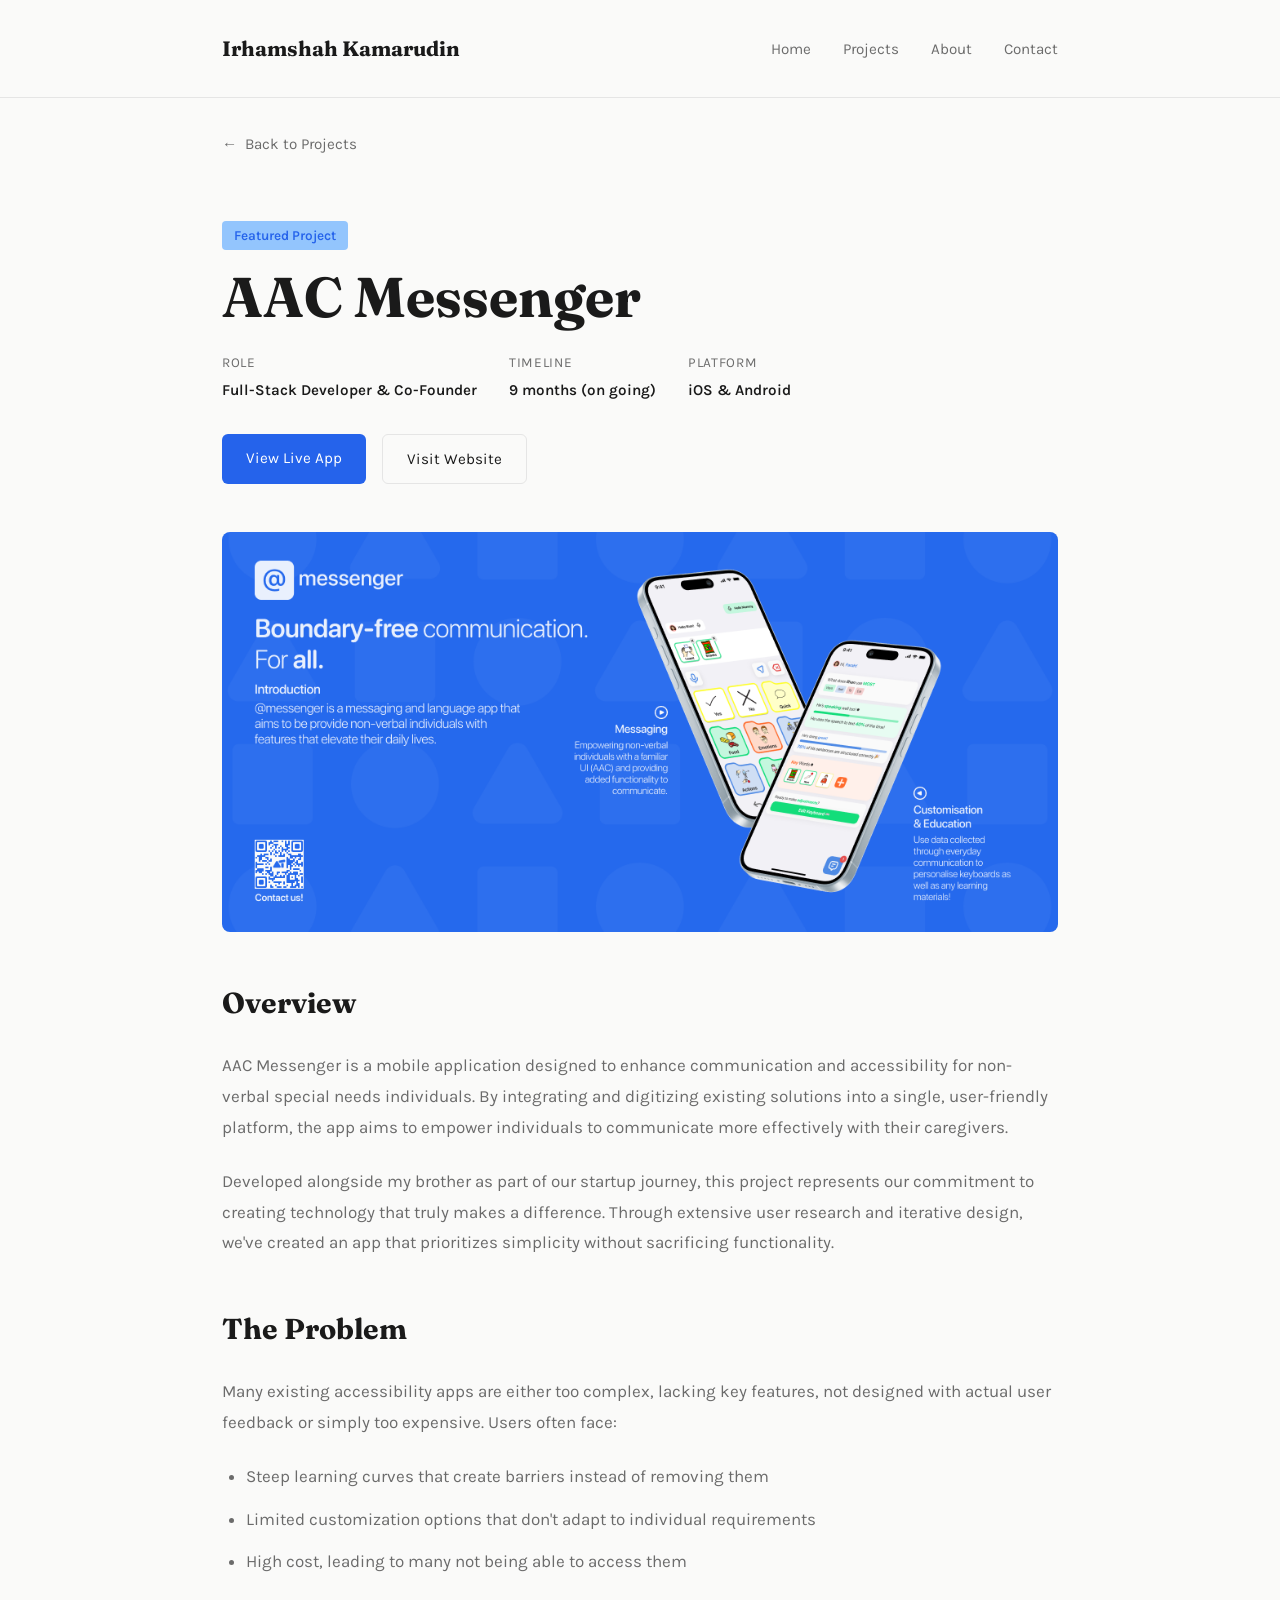
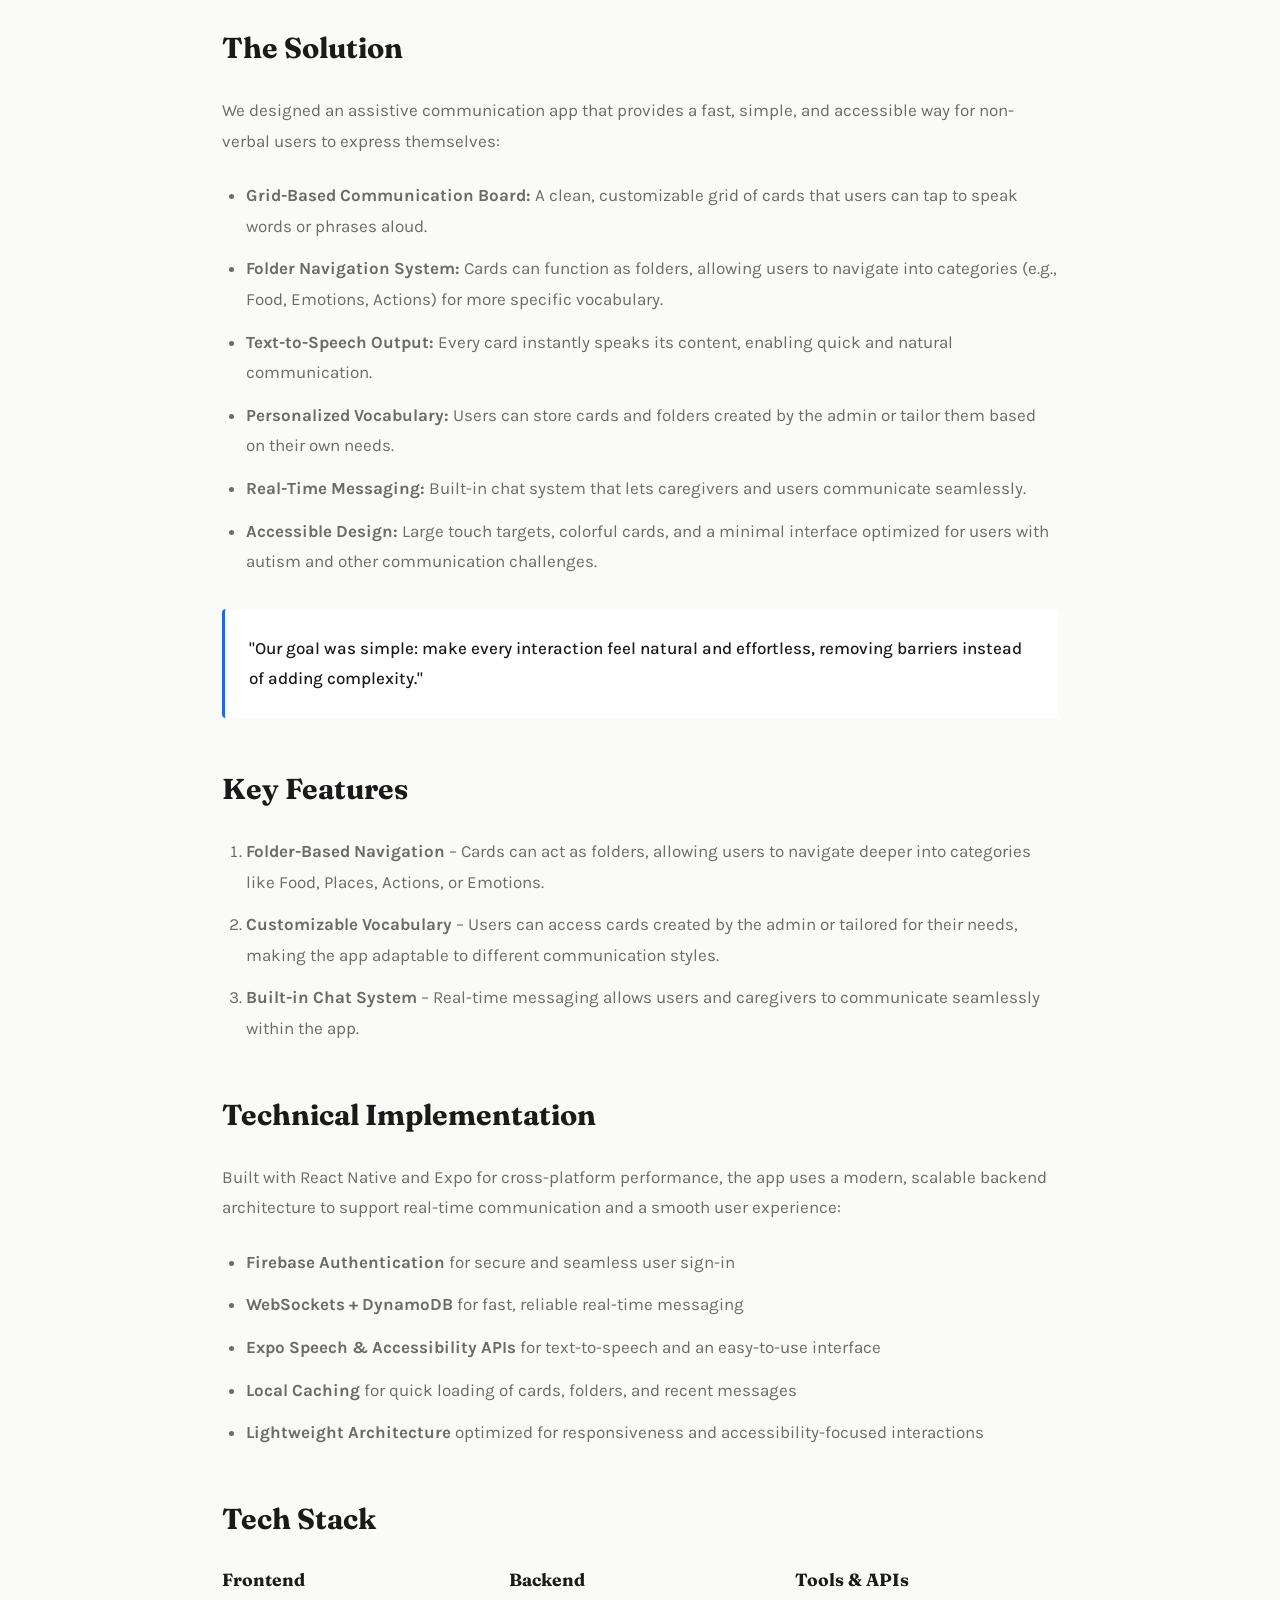
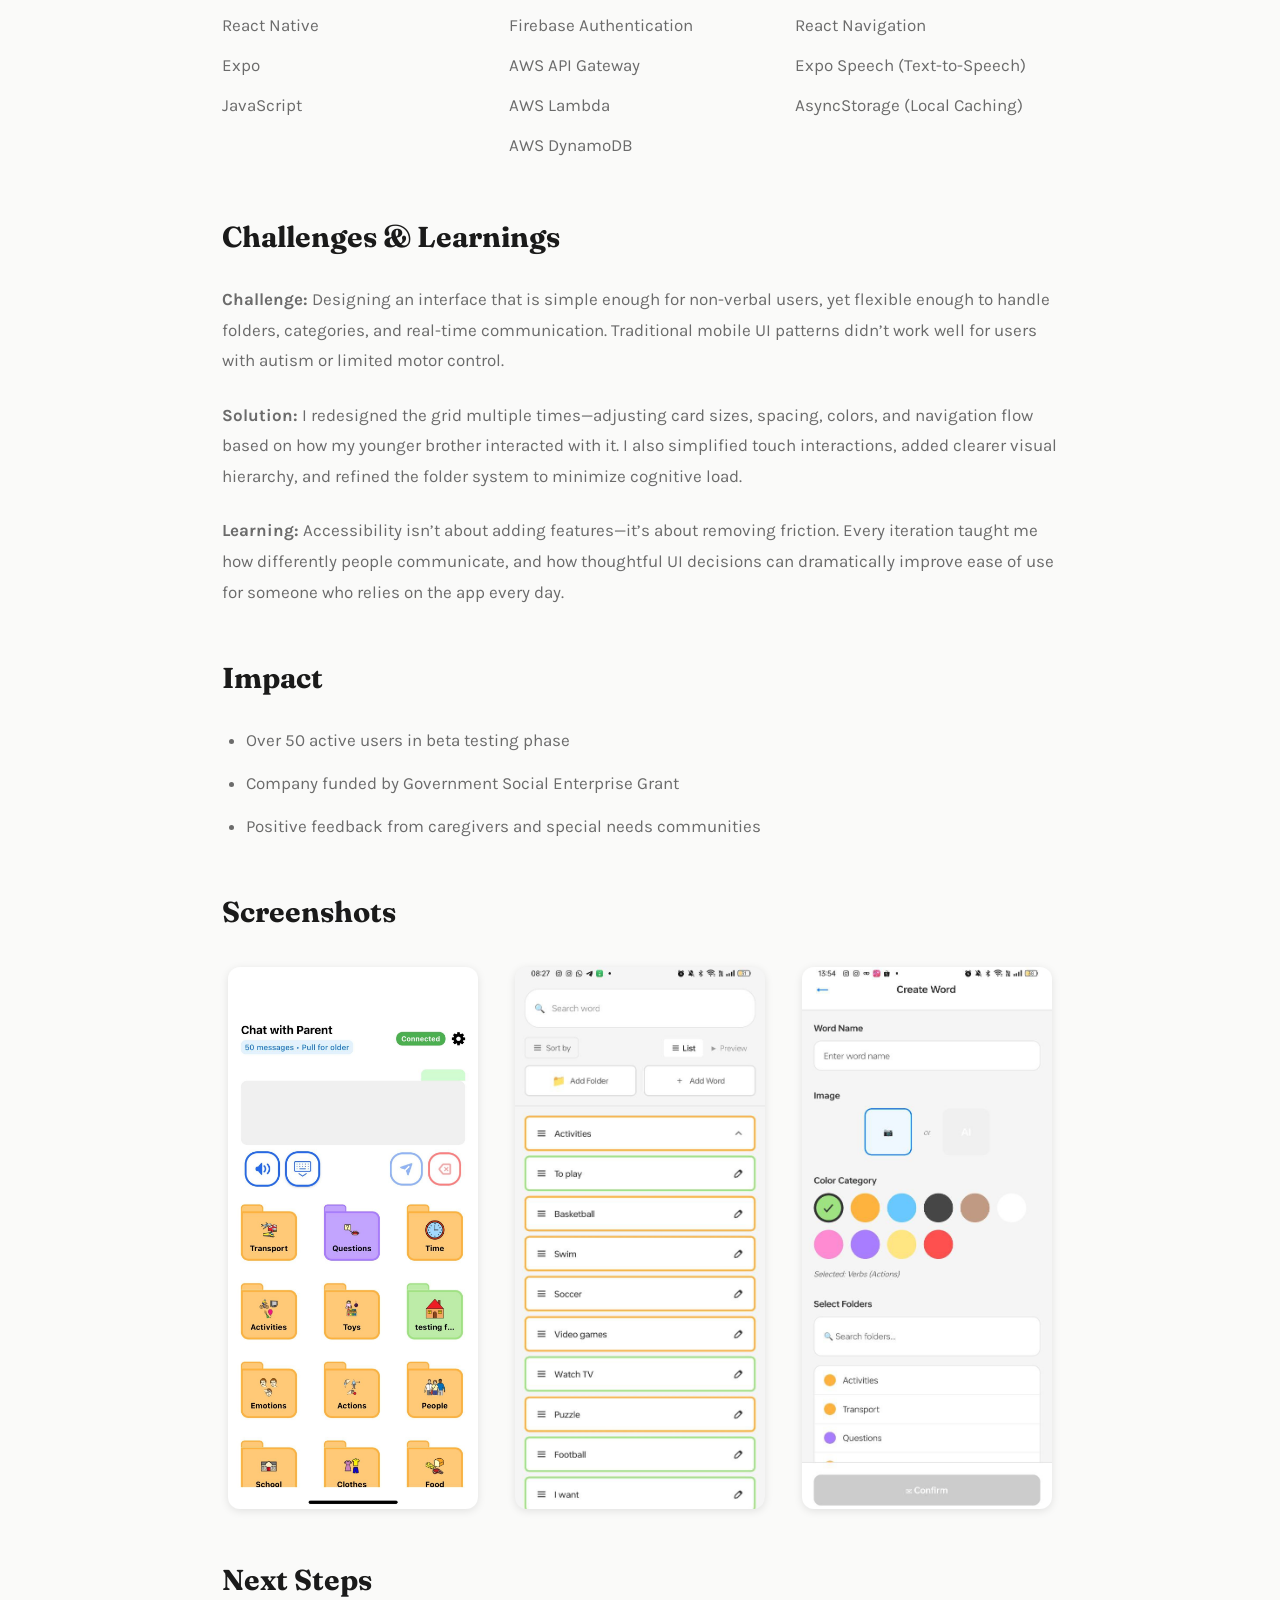
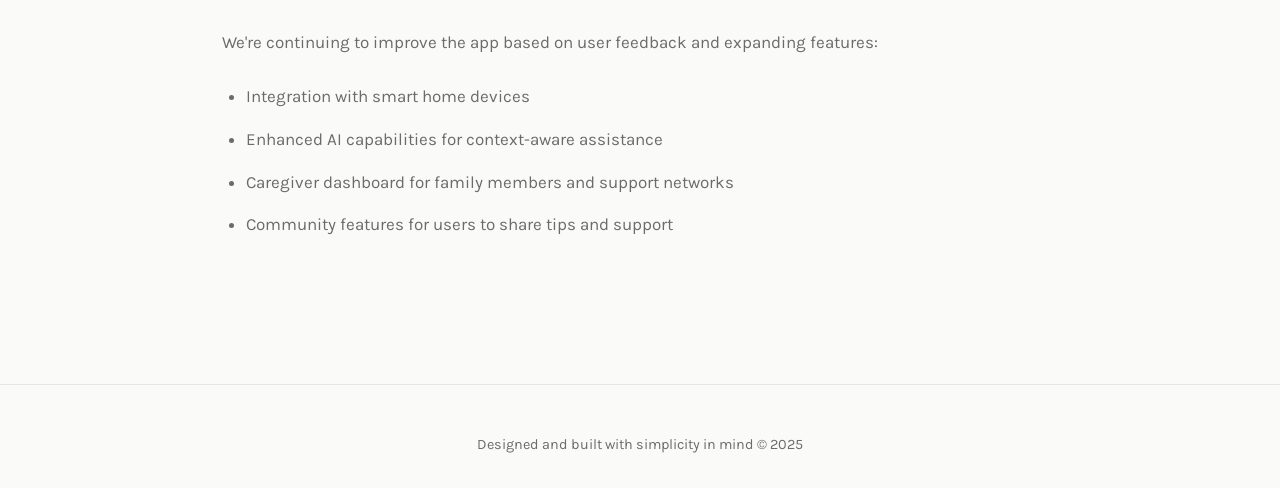
==== project-assistive-tech.html @ ee4967f8 "finished portfolio" ====
<!DOCTYPE html>
<html lang="en">

<head>
    <meta charset="UTF-8">
    <meta name="viewport" content="width=device-width, initial-scale=1.0">
    <title>Assistive Tech Mobile App - Irhamshah Kamarudin</title>
    <link rel="preconnect" href="https://fonts.googleapis.com">
    <link rel="preconnect" href="https://fonts.gstatic.com" crossorigin>
    <link
        href="https://fonts.googleapis.com/css2?family=Karla:wght@400;600&family=Fraunces:opsz,wght@9..144,500;9..144,700&display=swap"
        rel="stylesheet">
    <style>
        :root {
            --bg: #fafaf9;
            --text-primary: #1a1a1a;
            --text-secondary: #6b6b6b;
            --accent: #2563eb;
            --accent-light: #93c5fd;
            --border: #e5e5e5;
            --card-bg: #ffffff;
        }

        * {
            margin: 0;
            padding: 0;
            box-sizing: border-box;
        }

        body {
            font-family: 'Karla', sans-serif;
            background: var(--bg);
            color: var(--text-primary);
            line-height: 1.6;
            font-size: 17px;
        }

        .container {
            max-width: 900px;
            margin: 0 auto;
            padding: 0 2rem;
        }

        /* Navigation */
        nav {
            padding: 2rem 0;
            margin-bottom: 2rem;
            border-bottom: 1px solid var(--border);
        }

        .nav-content {
            display: flex;
            justify-content: space-between;
            align-items: center;
        }

        .logo {
            font-family: 'Fraunces', serif;
            font-size: 1.3rem;
            font-weight: 700;
            color: var(--text-primary);
            text-decoration: none;
        }

        .nav-links {
            display: flex;
            gap: 2rem;
            list-style: none;
        }

        .nav-links a {
            color: var(--text-secondary);
            text-decoration: none;
            transition: color 0.2s ease;
            font-size: 0.95rem;
        }

        .nav-links a:hover {
            color: var(--text-primary);
        }

        /* Back Link */
        .back-link {
            display: inline-flex;
            align-items: center;
            gap: 0.5rem;
            color: var(--text-secondary);
            text-decoration: none;
            margin-bottom: 2rem;
            font-size: 0.95rem;
            transition: color 0.2s ease;
        }

        .back-link:hover {
            color: var(--text-primary);
        }

        .back-link::before {
            content: '←';
        }

        /* Project Header */
        .project-header {
            padding: 2rem 0 3rem;
        }

        .project-badge {
            display: inline-block;
            padding: 0.25rem 0.75rem;
            background: var(--accent-light);
            color: var(--accent);
            font-size: 0.85rem;
            font-weight: 600;
            border-radius: 4px;
            margin-bottom: 1rem;
        }

        .project-title {
            font-family: 'Fraunces', serif;
            font-size: clamp(2.5rem, 5vw, 3.5rem);
            font-weight: 700;
            margin-bottom: 1.5rem;
            line-height: 1.1;
        }

        .project-meta {
            display: flex;
            gap: 2rem;
            flex-wrap: wrap;
            color: var(--text-secondary);
            font-size: 0.95rem;
            margin-bottom: 2rem;
        }

        .meta-item {
            display: flex;
            flex-direction: column;
            gap: 0.25rem;
        }

        .meta-label {
            font-size: 0.85rem;
            text-transform: uppercase;
            letter-spacing: 0.05em;
        }

        .meta-value {
            color: var(--text-primary);
            font-weight: 600;
        }

        .project-links {
            display: flex;
            gap: 1rem;
        }

        .btn {
            padding: 0.75rem 1.5rem;
            font-family: 'Karla', sans-serif;
            font-size: 0.95rem;
            border: none;
            cursor: pointer;
            transition: all 0.2s ease;
            text-decoration: none;
            display: inline-block;
            border-radius: 6px;
        }

        .btn-primary {
            background: var(--accent);
            color: white;
        }

        .btn-primary:hover {
            background: #1d4ed8;
        }

        .btn-secondary {
            background: transparent;
            color: var(--text-primary);
            border: 1px solid var(--border);
        }

        .btn-secondary:hover {
            border-color: var(--text-primary);
        }

        /* Project Image */
        .project-image {
            width: 100%;
            height: 400px;
            background: linear-gradient(135deg, #f5f5f5 0%, #e5e5e5 100%);
            border-radius: 8px;
            margin-bottom: 3rem;
            display: flex;
            align-items: center;
            justify-content: center;
            font-size: 5rem;
            color: var(--text-secondary);
        }

        /* Project Content */
        .project-content {
            padding-bottom: 4rem;
        }

        .section {
            margin-bottom: 3rem;
        }

        .section-title {
            font-family: 'Fraunces', serif;
            font-size: 1.8rem;
            font-weight: 700;
            margin-bottom: 1.5rem;
        }

        .section-content p {
            color: var(--text-secondary);
            line-height: 1.8;
            margin-bottom: 1.5rem;
        }

        .section-content ul,
        .section-content ol {
            color: var(--text-secondary);
            line-height: 1.8;
            padding-left: 1.5rem;
            margin-bottom: 1.5rem;
        }

        .section-content li {
            margin-bottom: 0.75rem;
        }

        .highlight-box {
            background: var(--card-bg);
            border-left: 3px solid var(--accent);
            padding: 1.5rem;
            margin: 2rem 0;
            border-radius: 4px;
        }

        .highlight-box p {
            color: var(--text-primary);
            font-weight: 500;
            margin-bottom: 0;
        }

        /* Tech Stack */
        .tech-grid {
            display: grid;
            grid-template-columns: repeat(auto-fit, minmax(200px, 1fr));
            gap: 1.5rem;
        }

        .tech-category h4 {
            font-family: 'Fraunces', serif;
            font-size: 1.1rem;
            margin-bottom: 0.75rem;
            color: var(--text-primary);
        }

        .tech-list {
            list-style: none;
            padding: 0;
        }

        .tech-list li {
            padding: 0.4rem 0;
            color: var(--text-secondary);
        }

        /* Gallery */
        .gallery {
            display: grid;
            grid-template-columns: repeat(auto-fit, minmax(200px, 1fr));
            gap: 1.5rem;
            margin-top: 2rem;
            justify-items: center;
        }

        .gallery-item {
            width: 100%;
            max-width: 250px;
            aspect-ratio: 9 / 19.5;
            background: linear-gradient(135deg, #f5f5f5 0%, #e5e5e5 100%);
            border-radius: 12px;
            display: flex;
            align-items: center;
            justify-content: center;
            font-size: 2rem;
            color: var(--text-secondary);
            overflow: hidden;
            box-shadow: 0 2px 8px rgba(0, 0, 0, 0.1);
        }

        .gallery-item img {
            width: 100%;
            height: 100%;
            object-fit: cover;
        }

        /* Footer */
        footer {
            padding: 3rem 0 2rem;
            margin-top: 2rem;
            border-top: 1px solid var(--border);
            text-align: center;
            color: var(--text-secondary);
            font-size: 0.9rem;
        }

        /* Mobile menu button */
        .mobile-menu-btn {
            display: none;
            background: none;
            border: none;
            font-size: 1.5rem;
            cursor: pointer;
            color: var(--text-primary);
            padding: 0.5rem;
        }

        /* Mobile menu overlay */
        .mobile-menu {
            display: none;
            position: fixed;
            top: 0;
            left: 0;
            right: 0;
            bottom: 0;
            background: var(--bg);
            z-index: 1000;
            padding: 2rem;
        }

        .mobile-menu.active {
            display: flex;
            flex-direction: column;
        }

        .mobile-menu-header {
            display: flex;
            justify-content: space-between;
            align-items: center;
            margin-bottom: 3rem;
        }

        .mobile-menu-close {
            background: none;
            border: none;
            font-size: 2rem;
            cursor: pointer;
            color: var(--text-primary);
            padding: 0.5rem;
        }

        .mobile-nav-links {
            list-style: none;
            display: flex;
            flex-direction: column;
            gap: 2rem;
        }

        .mobile-nav-links a {
            color: var(--text-primary);
            text-decoration: none;
            font-size: 1.5rem;
            font-family: 'Fraunces', serif;
            font-weight: 600;
        }

        /* Responsive */
        @media (max-width: 768px) {
            .nav-links {
                display: none;
            }

            .project-links {
                flex-direction: column;
            }

            .gallery {
                grid-template-columns: 1fr;
            }

            .mobile-menu-btn {
                display: block;
            }
        }
    </style>
</head>

<body>
    <nav>
        <div class="container">
            <div class="nav-content">
                <div class="logo">Irhamshah Kamarudin</div>
                <ul class="nav-links">
                    <li><a href="index.html">Home</a></li>
                    <li><a href="projects.html">Projects</a></li>
                    <li><a href="index.html#about">About</a></li>
                    <li><a href="index.html#contact">Contact</a></li>
                </ul>
                <button class="mobile-menu-btn" aria-label="Open menu">☰</button>
            </div>
        </div>
    </nav>

    <!-- Mobile Menu -->
    <div class="mobile-menu" id="mobileMenu">
        <div class="mobile-menu-header">
            <div class="logo">Irhamshah Kamarudin</div>
            <button class="mobile-menu-close" aria-label="Close menu">×</button>
        </div>
        <ul class="mobile-nav-links">
            <li><a href="index.html">Home</a></li>
            <li><a href="projects.html">Projects</a></li>
            <li><a href="index.html#about">About</a></li>
            <li><a href="index.html#contact">Contact</a></li>
        </ul>
    </div>

    <div class="container">
        <a href="projects.html" class="back-link">Back to Projects</a>

        <div class="project-header">
            <span class="project-badge">Featured Project</span>
            <h1 class="project-title">AAC Messenger</h1>

            <div class="project-meta">
                <div class="meta-item">
                    <span class="meta-label">Role</span>
                    <span class="meta-value">Full-Stack Developer & Co-Founder</span>
                </div>
                <div class="meta-item">
                    <span class="meta-label">Timeline</span>
                    <span class="meta-value">9 months (on going)</span>
                </div>
                <div class="meta-item">
                    <span class="meta-label">Platform</span>
                    <span class="meta-value">iOS & Android</span>
                </div>
            </div>

            <div class="project-links">
                <a href="https://apps.apple.com/us/app/aac-messenger/id6747913083" class="btn btn-primary"
                    target="_blank">View Live App</a>
                <a href="https://assistivetech.co" class="btn btn-secondary" target="_blank">Visit Website</a>
            </div>
        </div>

        <div class="project-image">
            <img src="./images/banner-aacmessenger.png" alt="AAC Messenger App Screenshot"
                style="width:100%; height:100%; object-fit:cover; border-radius:8px;">
        </div>

        <div class="project-content">
            <div class="section">
                <h2 class="section-title">Overview</h2>
                <div class="section-content">
                    <p>
                        AAC Messenger is a mobile application designed to enhance communication and accessibility
                        for non-verbal special needs individuals. By integrating and digitizing existing solutions into
                        a
                        single, user-friendly platform, the app aims to empower individuals to communicate more
                        effectively with their caregivers.
                    </p>
                    <p>
                        Developed alongside my brother as part of our startup journey, this project represents our
                        commitment to creating technology that truly makes a difference. Through extensive user research
                        and iterative design, we've created an app that prioritizes simplicity without sacrificing
                        functionality.
                    </p>
                </div>
            </div>

            <div class="section">
                <h2 class="section-title">The Problem</h2>
                <div class="section-content">
                    <p>
                        Many existing accessibility apps are either too complex, lacking key features, not designed
                        with actual user feedback or simply too expensive. Users often face:
                    </p>
                    <ul>
                        <li>Steep learning curves that create barriers instead of removing them</li>
                        <li>Limited customization options that don't adapt to individual requirements</li>
                        <li>High cost, leading to many not being able to access them</li>
                    </ul>
                </div>
            </div>

            <div class="section">
                <h2 class="section-title">The Solution</h2>
                <div class="section-content">
                    <p> We designed an assistive communication app that provides a fast, simple, and accessible way for
                        non-verbal users to express themselves: </p>
                    <ul>
                        <li><strong>Grid-Based Communication Board:</strong> A clean, customizable grid of cards that
                            users can tap to speak words or phrases aloud.</li>
                        <li><strong>Folder Navigation System:</strong> Cards can function as folders, allowing users to
                            navigate into categories (e.g., Food, Emotions, Actions) for more specific vocabulary.</li>
                        <li><strong>Text-to-Speech Output:</strong> Every card instantly speaks its content, enabling
                            quick and natural communication.</li>
                        <li><strong>Personalized Vocabulary:</strong> Users can store cards and folders created by the
                            admin or tailor them based on their own needs.</li>
                        <li><strong>Real-Time Messaging:</strong> Built-in chat system that
                            lets caregivers and users communicate seamlessly.</li>
                        <li><strong>Accessible Design:</strong> Large touch targets, colorful cards, and a minimal
                            interface optimized for users with autism and other communication challenges.</li>
                    </ul>

                    <div class="highlight-box">
                        <p>
                            "Our goal was simple: make every interaction feel natural and effortless,
                            removing barriers instead of adding complexity."
                        </p>
                    </div>
                </div>
            </div>

            <div class="section">
                <h2 class="section-title">Key Features</h2>
                <div class="section-content">
                    <ol>
                        <li>
                            <strong>Folder-Based Navigation</strong> – Cards can act as folders, allowing users to
                            navigate deeper
                            into categories like Food, Places, Actions, or Emotions.
                        </li>
                        <li>
                            <strong>Customizable Vocabulary</strong> – Users can access cards created by the admin or
                            tailored for
                            their needs, making the app adaptable to different communication styles.
                        </li>
                        <li>
                            <strong>Built-in Chat System</strong> – Real-time messaging
                            allows users
                            and caregivers to communicate seamlessly within the app.
                        </li>
                    </ol>
                </div>
            </div>

            <div class="section">
                <h2 class="section-title">Technical Implementation</h2>
                <div class="section-content">
                    <p>
                        Built with React Native and Expo for cross-platform performance, the app uses a modern, scalable
                        backend architecture to support real-time communication and a smooth user experience:
                    </p>
                    <ul>
                        <li><strong>Firebase Authentication</strong> for secure and seamless user sign-in</li>
                        <li><strong>WebSockets + DynamoDB</strong> for fast, reliable real-time
                            messaging</li>
                        <li><strong>Expo Speech & Accessibility APIs</strong> for text-to-speech and an easy-to-use
                            interface</li>
                        <li><strong>Local Caching</strong> for quick loading of cards, folders, and recent messages</li>
                        <li><strong>Lightweight Architecture</strong> optimized for responsiveness and
                            accessibility-focused interactions</li>
                    </ul>
                </div>
            </div>

            <div class="section">
                <h2 class="section-title">Tech Stack</h2>
                <div class="tech-grid">
                    <div class="tech-category">
                        <h4>Frontend</h4>
                        <ul class="tech-list">
                            <li>React Native</li>
                            <li>Expo</li>
                            <li>JavaScript</li>
                        </ul>
                    </div>

                    <div class="tech-category">
                        <h4>Backend</h4>
                        <ul class="tech-list">
                            <li>Firebase Authentication</li>
                            <li>AWS API Gateway</li>
                            <li>AWS Lambda</li>
                            <li>AWS DynamoDB</li>
                        </ul>
                    </div>

                    <div class="tech-category">
                        <h4>Tools & APIs</h4>
                        <ul class="tech-list">
                            <li>React Navigation</li>
                            <li>Expo Speech (Text-to-Speech)</li>
                            <li>AsyncStorage (Local Caching)</li>
                        </ul>
                    </div>
                </div>
            </div>

            <div class="section">
                <h2 class="section-title">Challenges & Learnings</h2>
                <div class="section-content">
                    <p>
                        <strong>Challenge:</strong> Designing an interface that is simple enough for non-verbal users,
                        yet
                        flexible enough to handle folders, categories, and real-time communication. Traditional mobile
                        UI
                        patterns didn’t work well for users with autism or limited motor control.
                    </p>

                    <p>
                        <strong>Solution:</strong> I redesigned the grid multiple times—adjusting card sizes, spacing,
                        colors, and navigation flow based on how my younger brother interacted with it. I also
                        simplified
                        touch interactions, added clearer visual hierarchy, and refined the folder system to minimize
                        cognitive load.
                    </p>

                    <p>
                        <strong>Learning:</strong> Accessibility isn’t about adding features—it’s about removing
                        friction.
                        Every iteration taught me how differently people communicate, and how thoughtful UI decisions
                        can
                        dramatically improve ease of use for someone who relies on the app every day.
                    </p>
                </div>
            </div>

            <div class="section">
                <h2 class="section-title">Impact</h2>
                <div class="section-content">
                    <ul>
                        <li>Over 50 active users in beta testing phase</li>
                        <li>Company funded by Government Social Enterprise Grant</li>
                        <li>Positive feedback from caregivers and special needs communities</li>
                    </ul>
                </div>
            </div>

            <div class="section">
                <h2 class="section-title">Screenshots</h2>
                <div class="gallery">
                    <div class="gallery-item">
                        <img src="./images/child_ui.jpg" alt="App Screenshot 1">
                    </div>
                    <div class="gallery-item">
                        <img src="./images/parent_ui_1.jpg" alt="App Screenshot 2">
                    </div>
                    <div class="gallery-item">
                        <img src="./images/parent_ui_2.jpg" alt="App Screenshot 3">
                    </div>
                </div>
            </div>

            <div class="section">
                <h2 class="section-title">Next Steps</h2>
                <div class="section-content">
                    <p>
                        We're continuing to improve the app based on user feedback and expanding features:
                    </p>
                    <ul>
                        <li>Integration with smart home devices</li>
                        <li>Enhanced AI capabilities for context-aware assistance</li>
                        <li>Caregiver dashboard for family members and support networks</li>
                        <li>Community features for users to share tips and support</li>
                    </ul>
                </div>
            </div>
        </div>
    </div>

    <footer>
        <div class="container">
            <p>Designed and built with simplicity in mind © 2025</p>
        </div>
    </footer>

    <script src="script.js"></script>
</body>

</html>
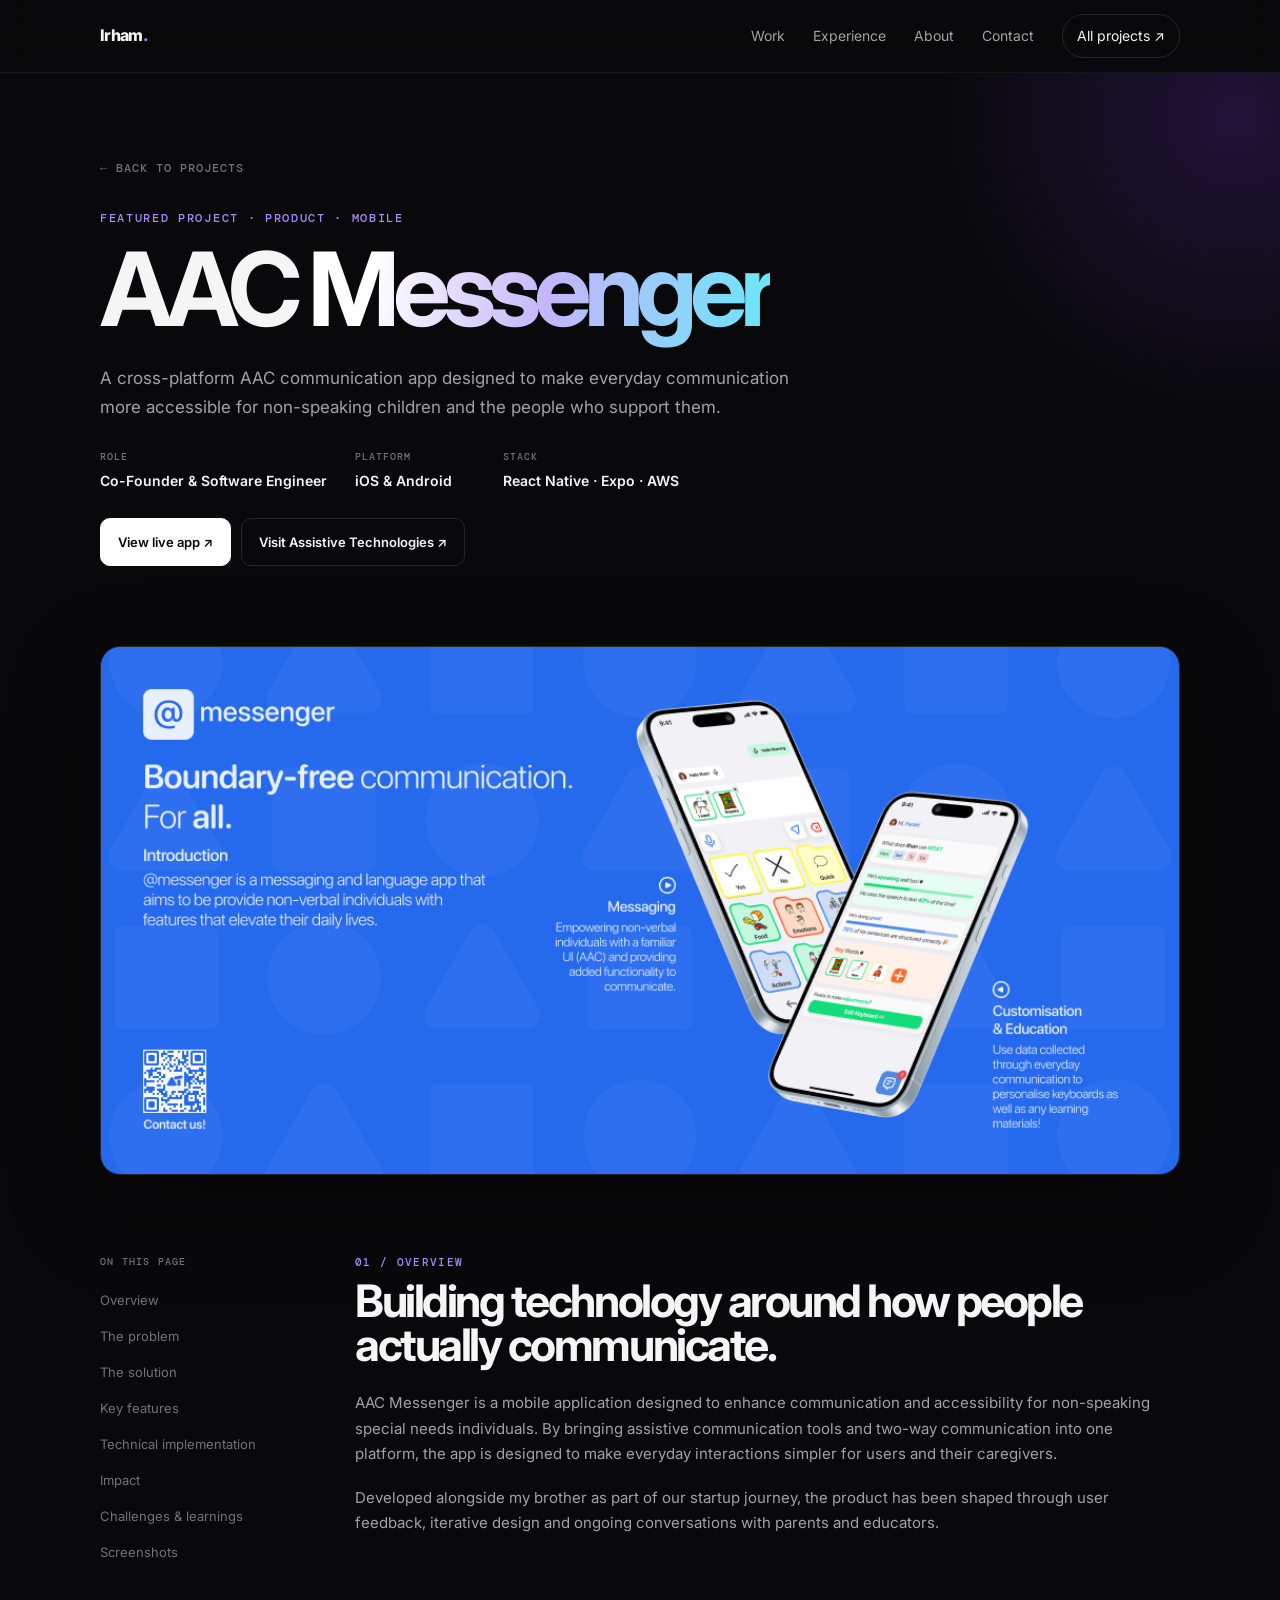
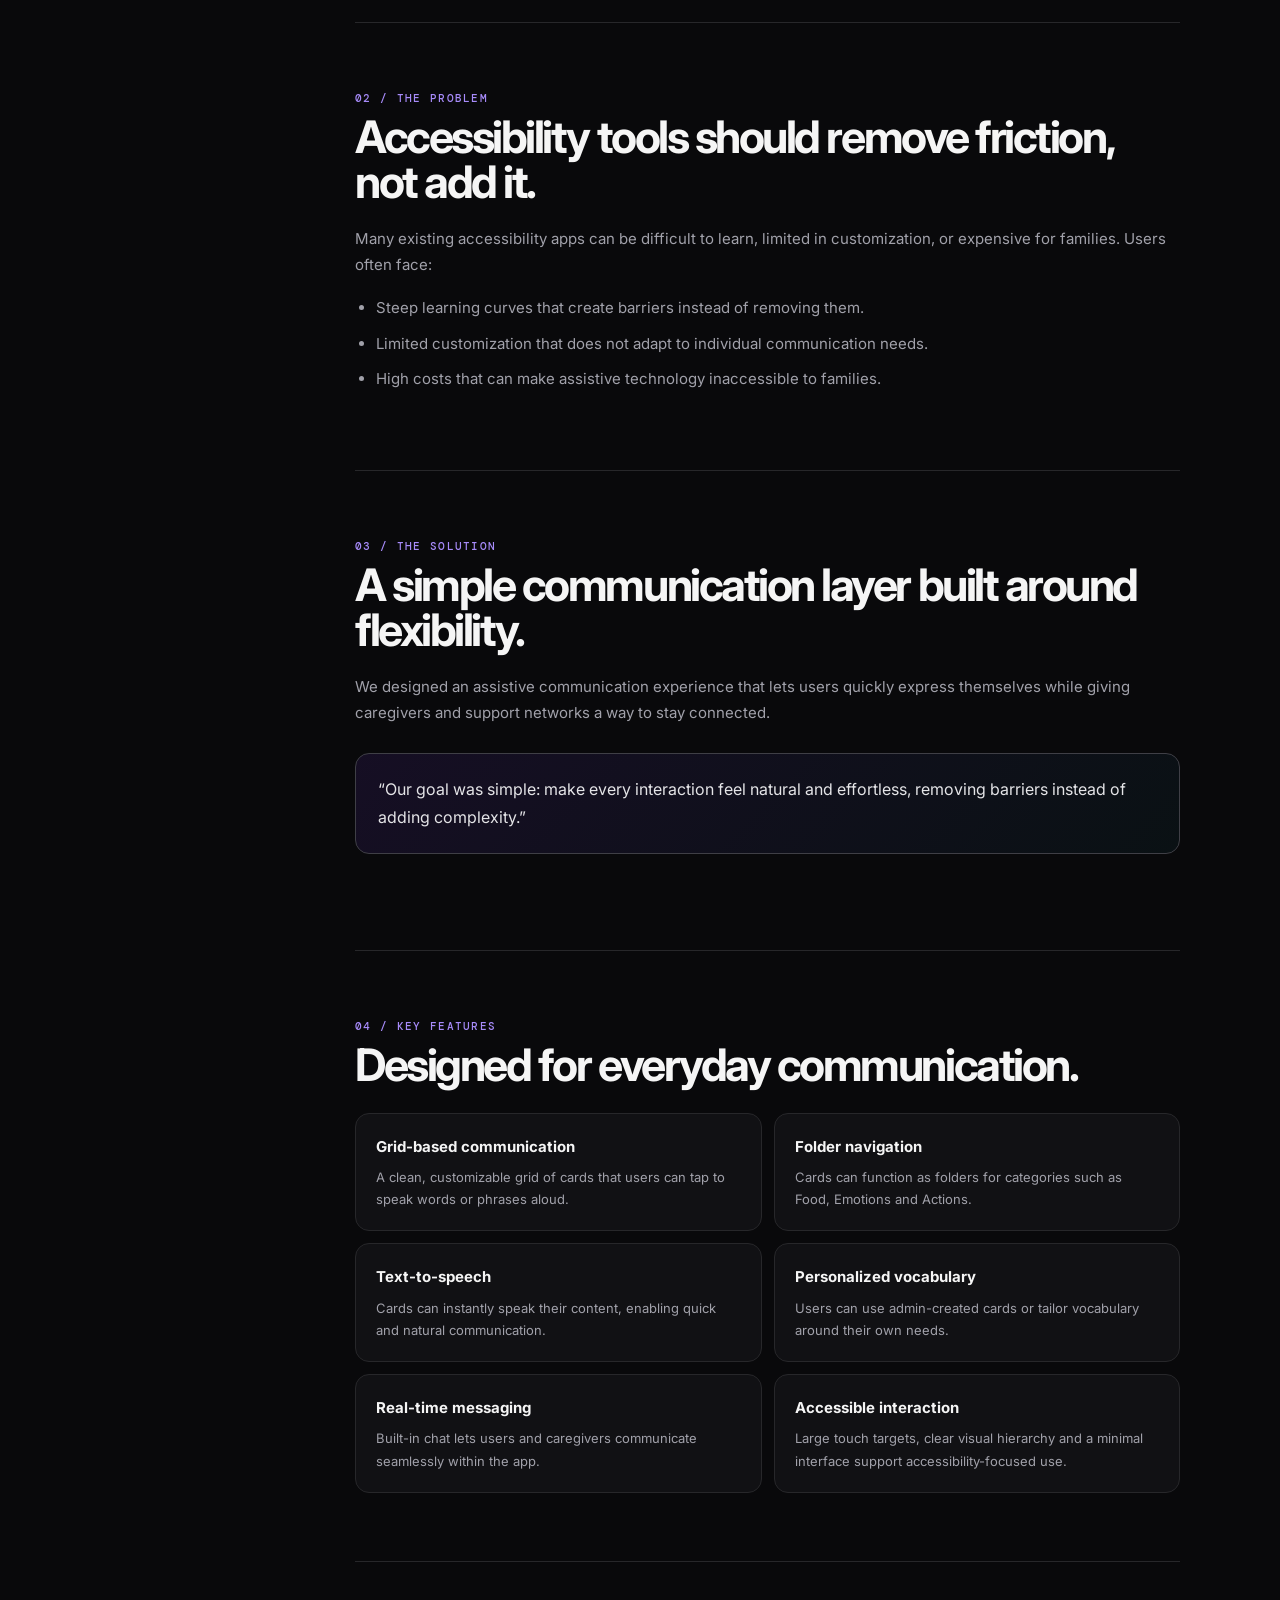
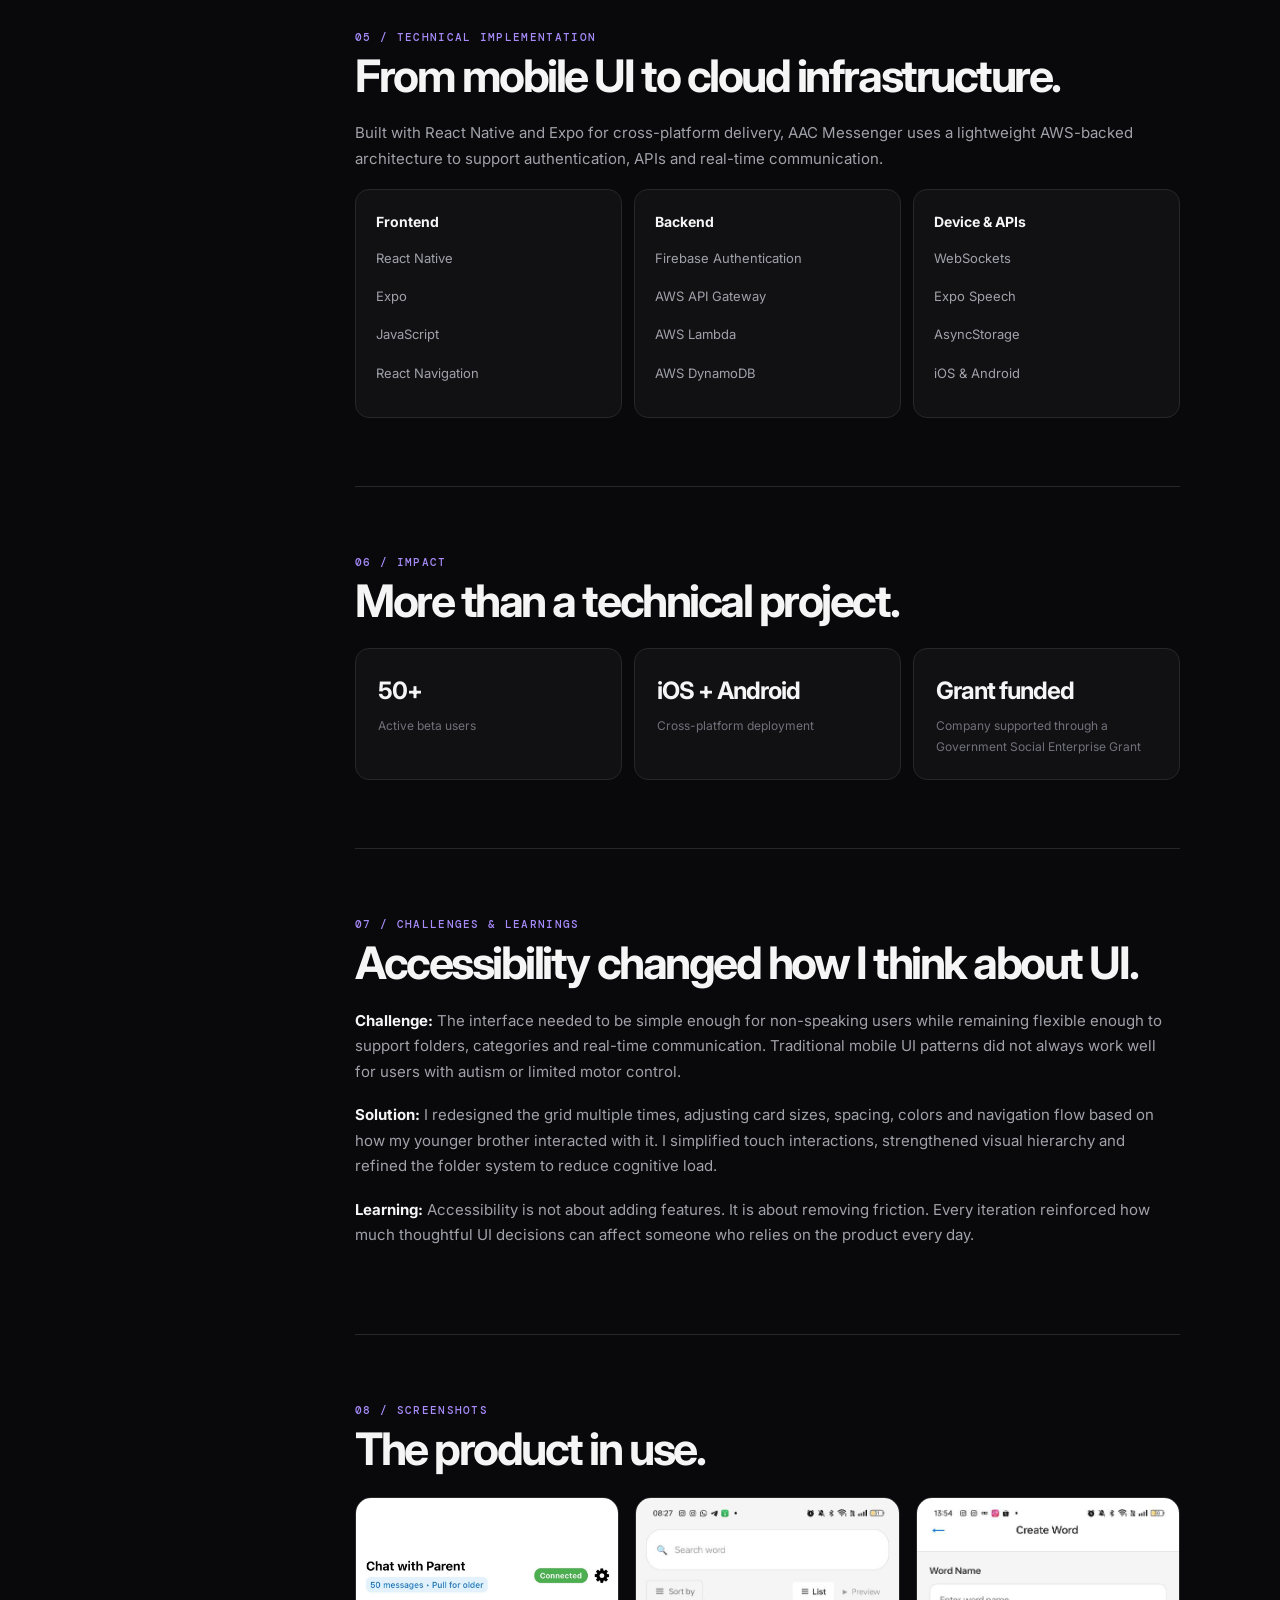
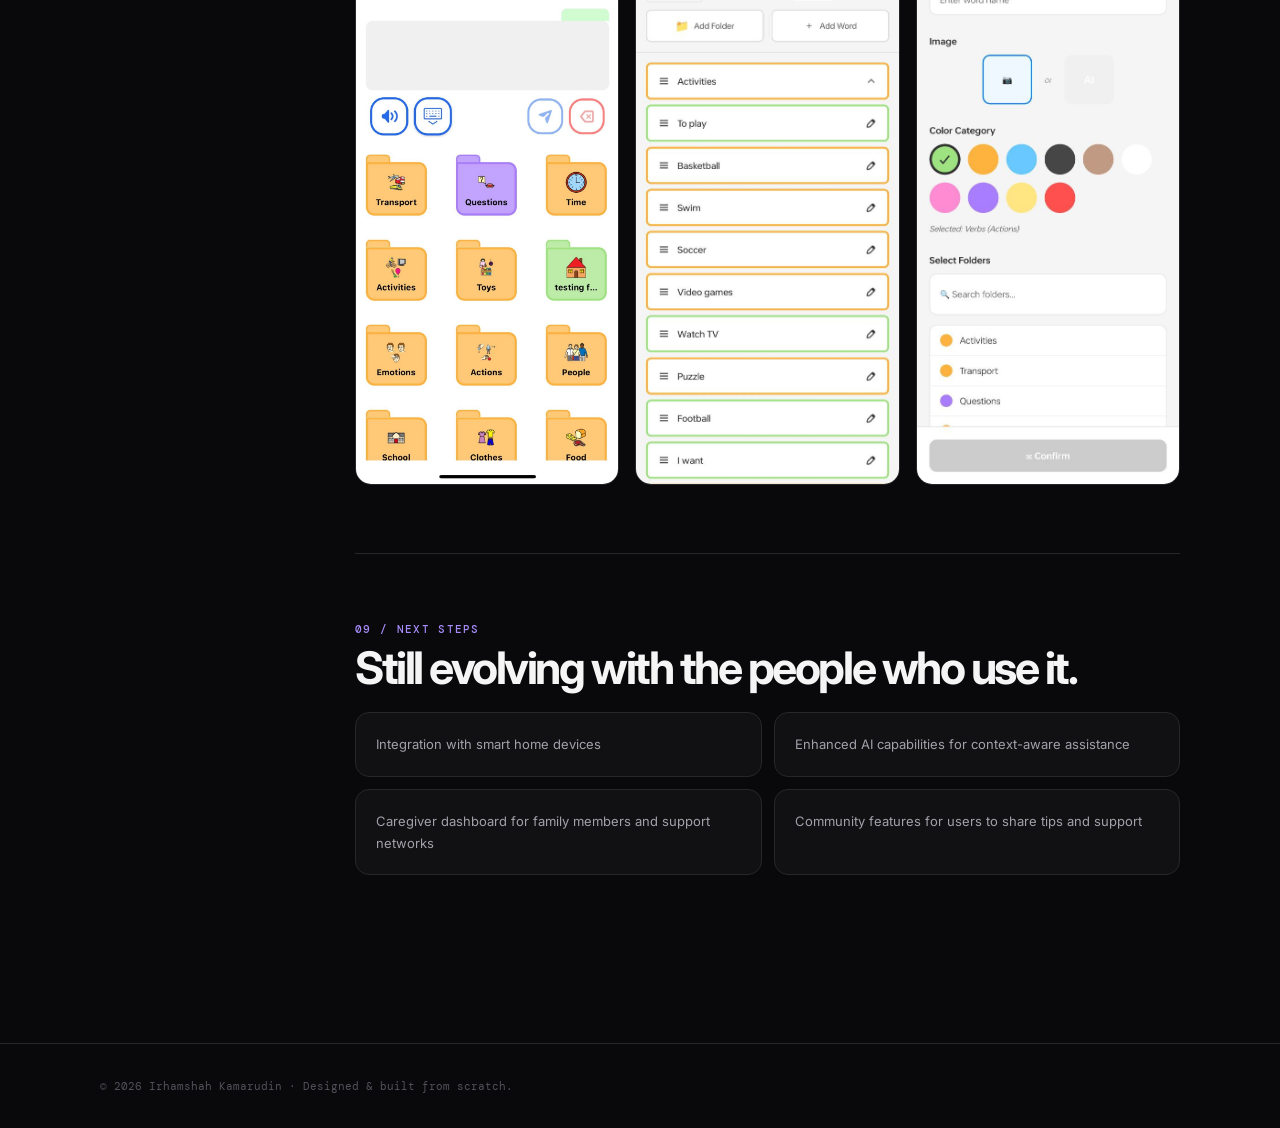
==== commit 9d15db65: "major redesign update" ====
--- a/project-assistive-tech.html
+++ b/project-assistive-tech.html
@@ -1,680 +1,62 @@
 <!DOCTYPE html>
 <html lang="en">
+<head>
+<meta charset="UTF-8">
+<meta name="viewport" content="width=device-width, initial-scale=1.0">
+<meta name="description" content="AAC Messenger case study — a React Native and Expo communication app built by Irhamshah Kamarudin.">
+<title>AAC Messenger — Irhamshah Kamarudin</title>
+<link rel="icon" type="image/png" href="images/icon.png">
+<link rel="preconnect" href="https://fonts.googleapis.com">
+<link rel="preconnect" href="https://fonts.gstatic.com" crossorigin>
+<link href="https://fonts.googleapis.com/css2?family=DM+Mono:wght@400;500&family=Inter:wght@400;500;600;700;800&display=swap" rel="stylesheet">
+<style>
+:root{--bg:#09090b;--surface:#111114;--surface2:#17171b;--text:#f5f5f5;--muted:#a1a1aa;--line:#27272a;--accent:#7c3aed;--accent2:#22d3ee;--max:1080px}
+*{box-sizing:border-box;margin:0;padding:0}html{scroll-behavior:smooth}body{font-family:Inter,system-ui,sans-serif;background:var(--bg);color:var(--text);line-height:1.7}a{color:inherit;text-decoration:none}.container{width:min(var(--max),calc(100% - 40px));margin:auto}
+nav{position:sticky;top:0;z-index:20;background:rgba(9,9,11,.78);backdrop-filter:blur(16px);border-bottom:1px solid rgba(255,255,255,.06)}.nav{height:72px;display:flex;align-items:center;justify-content:space-between}.logo{font-weight:800;letter-spacing:-.04em}.logo span{color:#a78bfa}.navlinks{display:flex;gap:28px;align-items:center;font-size:14px;color:var(--muted)}.navlinks a:hover{color:var(--text)}.nav-cta{padding:9px 14px;border:1px solid var(--line);border-radius:999px;color:var(--text)}
+.hero{padding:80px 0 50px;position:relative;overflow:hidden}.hero:before{content:"";position:absolute;width:650px;height:650px;right:-280px;top:-280px;background:radial-gradient(circle,rgba(124,58,237,.2),transparent 65%);pointer-events:none}.hero-inner{position:relative;z-index:1}.back{font:500 12px "DM Mono",monospace;color:#71717a;letter-spacing:.08em;text-transform:uppercase;display:inline-flex;gap:8px;margin-bottom:34px}.back:hover{color:#fff}.eyebrow{font:500 12px "DM Mono",monospace;color:#a78bfa;letter-spacing:.14em;text-transform:uppercase;margin-bottom:16px}.hero h1{font-size:clamp(3.3rem,8vw,6.5rem);line-height:.92;letter-spacing:-.075em;max-width:850px}.gradient{background:linear-gradient(100deg,#fff 15%,#c4b5fd 52%,#67e8f9);-webkit-background-clip:text;background-clip:text;color:transparent}.hero-copy{max-width:720px;color:var(--muted);font-size:17px;margin:28px 0}.meta{display:flex;gap:28px;flex-wrap:wrap;margin:28px 0 24px}.meta-item{min-width:120px}.meta-label{display:block;color:#71717a;font:500 10px "DM Mono",monospace;text-transform:uppercase;letter-spacing:.1em;margin-bottom:4px}.meta-value{font-size:14px;font-weight:600}.actions{display:flex;gap:10px;flex-wrap:wrap}.btn{display:inline-flex;align-items:center;gap:9px;padding:12px 17px;border-radius:10px;font-weight:600;font-size:13px;border:1px solid var(--line);transition:.2s}.btn-primary{background:#fff;color:#09090b;border-color:#fff}.btn-primary:hover{transform:translateY(-2px)}.btn-ghost:hover{background:var(--surface2);border-color:#3f3f46}
+.hero-image{margin:30px auto 80px;border:1px solid var(--line);border-radius:20px;overflow:hidden;background:#0e0e12;box-shadow:0 30px 90px rgba(0,0,0,.35)}.hero-image img{display:block;width:100%;height:auto;max-height:620px;object-fit:cover}
+.content{display:grid;grid-template-columns:190px 1fr;gap:65px;padding-bottom:100px}.toc{position:sticky;top:105px;height:max-content}.toc-label{font:500 10px "DM Mono",monospace;color:#71717a;text-transform:uppercase;letter-spacing:.12em;margin-bottom:14px}.toc a{display:block;color:#71717a;font-size:13px;padding:7px 0}.toc a:hover{color:#fff}.section{padding:0 0 68px;border-bottom:1px solid var(--line);margin-bottom:68px}.section:last-child{border-bottom:0;margin-bottom:0}.section-kicker{font:500 11px "DM Mono",monospace;color:#a78bfa;text-transform:uppercase;letter-spacing:.12em;margin-bottom:10px}.section h2{font-size:clamp(1.8rem,4vw,2.8rem);line-height:1;letter-spacing:-.055em;margin-bottom:22px}.section p,.section li{color:var(--muted);font-size:15px}.section p{margin-bottom:18px}.section ul,.section ol{padding-left:21px}.section li{margin-bottom:10px}.section strong{color:#f5f5f5}.highlight{margin:28px 0;padding:22px;border:1px solid #3f3f46;border-radius:14px;background:linear-gradient(135deg,rgba(124,58,237,.11),rgba(34,211,238,.04))}.highlight p{color:#e4e4e7;font-size:16px;margin:0}.feature-grid{display:grid;grid-template-columns:repeat(2,1fr);gap:12px;margin-top:25px}.feature{padding:20px;border:1px solid var(--line);border-radius:14px;background:var(--surface)}.feature h3{font-size:15px;margin-bottom:7px}.feature p{font-size:13px;margin:0}.tech-grid{display:grid;grid-template-columns:repeat(3,1fr);gap:12px}.tech{padding:20px;border:1px solid var(--line);border-radius:14px;background:var(--surface)}.tech h3{font-size:14px;margin-bottom:10px}.tech ul{list-style:none;padding:0}.tech li{font-size:13px;padding:3px 0}.gallery{display:grid;grid-template-columns:repeat(3,1fr);gap:16px;margin-top:25px}.gallery-item{border:1px solid var(--line);border-radius:16px;overflow:hidden;background:#111114}.gallery-item img{display:block;width:100%;height:100%;object-fit:cover}.impact{display:grid;grid-template-columns:repeat(3,1fr);gap:12px;margin-top:25px}.impact-card{padding:22px;border:1px solid var(--line);border-radius:14px;background:var(--surface)}.impact-card strong{display:block;font-size:24px;letter-spacing:-.04em}.impact-card span{display:block;color:#71717a;font-size:12px;margin-top:4px}.next{display:grid;grid-template-columns:repeat(2,1fr);gap:12px}.next-card{padding:20px;border:1px solid var(--line);border-radius:14px;background:var(--surface)}.next-card p{font-size:13px;margin:0}
+footer{padding:35px 0;color:#52525b;border-top:1px solid var(--line);font:400 11px "DM Mono",monospace}.mobile-menu-btn{display:none;background:none;border:0;color:#fff;font-size:24px}.mobile-menu{display:none}
+@media(max-width:800px){.navlinks{display:none}.mobile-menu-btn{display:block}.content{grid-template-columns:1fr;gap:0}.toc{display:none}.feature-grid,.tech-grid,.gallery,.impact,.next{grid-template-columns:1fr}.hero{padding-top:55px}.hero-image{margin-bottom:55px}.meta{gap:18px}.container{width:min(var(--max),calc(100% - 28px))}}
+</style>
+</head>
+<body>
+<nav><div class="container nav"><a class="logo" href="index.html">Irham<span>.</span></a><div class="navlinks"><a href="index.html#work">Work</a><a href="index.html#experience">Experience</a><a href="index.html#about">About</a><a href="index.html#contact">Contact</a><a class="nav-cta" href="projects.html">All projects ↗</a></div><button class="mobile-menu-btn" aria-label="Open menu">☰</button></div></nav>
 
-<head>
-    <meta charset="UTF-8">
-    <meta name="viewport" content="width=device-width, initial-scale=1.0">
-    <title>Assistive Tech Mobile App - Irhamshah Kamarudin</title>
-    <link rel="preconnect" href="https://fonts.googleapis.com">
-    <link rel="preconnect" href="https://fonts.gstatic.com" crossorigin>
-    <link
-        href="https://fonts.googleapis.com/css2?family=Karla:wght@400;600&family=Fraunces:opsz,wght@9..144,500;9..144,700&display=swap"
-        rel="stylesheet">
-    <style>
-        :root {
-            --bg: #fafaf9;
-            --text-primary: #1a1a1a;
-            --text-secondary: #6b6b6b;
-            --accent: #2563eb;
-            --accent-light: #93c5fd;
-            --border: #e5e5e5;
-            --card-bg: #ffffff;
-        }
+<header class="hero"><div class="container hero-inner">
+<a class="back" href="projects.html">← Back to projects</a>
+<div class="eyebrow">Featured project · Product · Mobile</div>
+<h1>AAC <span class="gradient">Messenger</span></h1>
+<p class="hero-copy">A cross-platform AAC communication app designed to make everyday communication more accessible for non-speaking children and the people who support them.</p>
+<div class="meta"><div class="meta-item"><span class="meta-label">Role</span><span class="meta-value">Co-Founder & Software Engineer</span></div><div class="meta-item"><span class="meta-label">Platform</span><span class="meta-value">iOS & Android</span></div><div class="meta-item"><span class="meta-label">Stack</span><span class="meta-value">React Native · Expo · AWS</span></div></div>
+<div class="actions"><a class="btn btn-primary" href="https://apps.apple.com/us/app/aac-messenger/id6747913083" target="_blank">View live app ↗</a><a class="btn btn-ghost" href="https://assistivetech.co" target="_blank">Visit Assistive Technologies ↗</a></div>
+</div></header>
 
-        * {
-            margin: 0;
-            padding: 0;
-            box-sizing: border-box;
-        }
+<main class="container">
+<div class="hero-image"><img src="images/banner-aacmessenger.png" alt="AAC Messenger app"></div>
+<div class="content">
+<aside class="toc"><div class="toc-label">On this page</div><a href="#overview">Overview</a><a href="#problem">The problem</a><a href="#solution">The solution</a><a href="#features">Key features</a><a href="#technical">Technical implementation</a><a href="#impact">Impact</a><a href="#learnings">Challenges & learnings</a><a href="#screenshots">Screenshots</a></aside>
+<div>
+<section class="section" id="overview"><div class="section-kicker">01 / Overview</div><h2>Building technology around how people actually communicate.</h2><p>AAC Messenger is a mobile application designed to enhance communication and accessibility for non-speaking special needs individuals. By bringing assistive communication tools and two-way communication into one platform, the app is designed to make everyday interactions simpler for users and their caregivers.</p><p>Developed alongside my brother as part of our startup journey, the product has been shaped through user feedback, iterative design and ongoing conversations with parents and educators.</p></section>
 
-        body {
-            font-family: 'Karla', sans-serif;
-            background: var(--bg);
-            color: var(--text-primary);
-            line-height: 1.6;
-            font-size: 17px;
-        }
+<section class="section" id="problem"><div class="section-kicker">02 / The problem</div><h2>Accessibility tools should remove friction, not add it.</h2><p>Many existing accessibility apps can be difficult to learn, limited in customization, or expensive for families. Users often face:</p><ul><li>Steep learning curves that create barriers instead of removing them.</li><li>Limited customization that does not adapt to individual communication needs.</li><li>High costs that can make assistive technology inaccessible to families.</li></ul></section>
 
-        .container {
-            max-width: 900px;
-            margin: 0 auto;
-            padding: 0 2rem;
-        }
+<section class="section" id="solution"><div class="section-kicker">03 / The solution</div><h2>A simple communication layer built around flexibility.</h2><p>We designed an assistive communication experience that lets users quickly express themselves while giving caregivers and support networks a way to stay connected.</p><div class="highlight"><p>“Our goal was simple: make every interaction feel natural and effortless, removing barriers instead of adding complexity.”</p></div></section>
 
-        /* Navigation */
-        nav {
-            padding: 2rem 0;
-            margin-bottom: 2rem;
-            border-bottom: 1px solid var(--border);
-        }
+<section class="section" id="features"><div class="section-kicker">04 / Key features</div><h2>Designed for everyday communication.</h2><div class="feature-grid"><div class="feature"><h3>Grid-based communication</h3><p>A clean, customizable grid of cards that users can tap to speak words or phrases aloud.</p></div><div class="feature"><h3>Folder navigation</h3><p>Cards can function as folders for categories such as Food, Emotions and Actions.</p></div><div class="feature"><h3>Text-to-speech</h3><p>Cards can instantly speak their content, enabling quick and natural communication.</p></div><div class="feature"><h3>Personalized vocabulary</h3><p>Users can use admin-created cards or tailor vocabulary around their own needs.</p></div><div class="feature"><h3>Real-time messaging</h3><p>Built-in chat lets users and caregivers communicate seamlessly within the app.</p></div><div class="feature"><h3>Accessible interaction</h3><p>Large touch targets, clear visual hierarchy and a minimal interface support accessibility-focused use.</p></div></div></section>
 
-        .nav-content {
-            display: flex;
-            justify-content: space-between;
-            align-items: center;
-        }
+<section class="section" id="technical"><div class="section-kicker">05 / Technical implementation</div><h2>From mobile UI to cloud infrastructure.</h2><p>Built with React Native and Expo for cross-platform delivery, AAC Messenger uses a lightweight AWS-backed architecture to support authentication, APIs and real-time communication.</p><div class="tech-grid"><div class="tech"><h3>Frontend</h3><ul><li>React Native</li><li>Expo</li><li>JavaScript</li><li>React Navigation</li></ul></div><div class="tech"><h3>Backend</h3><ul><li>Firebase Authentication</li><li>AWS API Gateway</li><li>AWS Lambda</li><li>AWS DynamoDB</li></ul></div><div class="tech"><h3>Device & APIs</h3><ul><li>WebSockets</li><li>Expo Speech</li><li>AsyncStorage</li><li>iOS & Android</li></ul></div></div></section>
 
-        .logo {
-            font-family: 'Fraunces', serif;
-            font-size: 1.3rem;
-            font-weight: 700;
-            color: var(--text-primary);
-            text-decoration: none;
-        }
+<section class="section" id="impact"><div class="section-kicker">06 / Impact</div><h2>More than a technical project.</h2><div class="impact"><div class="impact-card"><strong>50+</strong><span>Active beta users</span></div><div class="impact-card"><strong>iOS + Android</strong><span>Cross-platform deployment</span></div><div class="impact-card"><strong>Grant funded</strong><span>Company supported through a Government Social Enterprise Grant</span></div></div></section>
 
-        .nav-links {
-            display: flex;
-            gap: 2rem;
-            list-style: none;
-        }
+<section class="section" id="learnings"><div class="section-kicker">07 / Challenges & learnings</div><h2>Accessibility changed how I think about UI.</h2><p><strong>Challenge:</strong> The interface needed to be simple enough for non-speaking users while remaining flexible enough to support folders, categories and real-time communication. Traditional mobile UI patterns did not always work well for users with autism or limited motor control.</p><p><strong>Solution:</strong> I redesigned the grid multiple times, adjusting card sizes, spacing, colors and navigation flow based on how my younger brother interacted with it. I simplified touch interactions, strengthened visual hierarchy and refined the folder system to reduce cognitive load.</p><p><strong>Learning:</strong> Accessibility is not about adding features. It is about removing friction. Every iteration reinforced how much thoughtful UI decisions can affect someone who relies on the product every day.</p></section>
 
-        .nav-links a {
-            color: var(--text-secondary);
-            text-decoration: none;
-            transition: color 0.2s ease;
-            font-size: 0.95rem;
-        }
+<section class="section" id="screenshots"><div class="section-kicker">08 / Screenshots</div><h2>The product in use.</h2><div class="gallery"><div class="gallery-item"><img src="images/child_ui.jpg" alt="AAC Messenger child interface"></div><div class="gallery-item"><img src="images/parent_ui_1.jpg" alt="AAC Messenger parent interface"></div><div class="gallery-item"><img src="images/parent_ui_2.jpg" alt="AAC Messenger parent interface"></div></div></section>
 
-        .nav-links a:hover {
-            color: var(--text-primary);
-        }
-
-        /* Back Link */
-        .back-link {
-            display: inline-flex;
-            align-items: center;
-            gap: 0.5rem;
-            color: var(--text-secondary);
-            text-decoration: none;
-            margin-bottom: 2rem;
-            font-size: 0.95rem;
-            transition: color 0.2s ease;
-        }
-
-        .back-link:hover {
-            color: var(--text-primary);
-        }
-
-        .back-link::before {
-            content: '←';
-        }
-
-        /* Project Header */
-        .project-header {
-            padding: 2rem 0 3rem;
-        }
-
-        .project-badge {
-            display: inline-block;
-            padding: 0.25rem 0.75rem;
-            background: var(--accent-light);
-            color: var(--accent);
-            font-size: 0.85rem;
-            font-weight: 600;
-            border-radius: 4px;
-            margin-bottom: 1rem;
-        }
-
-        .project-title {
-            font-family: 'Fraunces', serif;
-            font-size: clamp(2.5rem, 5vw, 3.5rem);
-            font-weight: 700;
-            margin-bottom: 1.5rem;
-            line-height: 1.1;
-        }
-
-        .project-meta {
-            display: flex;
-            gap: 2rem;
-            flex-wrap: wrap;
-            color: var(--text-secondary);
-            font-size: 0.95rem;
-            margin-bottom: 2rem;
-        }
-
-        .meta-item {
-            display: flex;
-            flex-direction: column;
-            gap: 0.25rem;
-        }
-
-        .meta-label {
-            font-size: 0.85rem;
-            text-transform: uppercase;
-            letter-spacing: 0.05em;
-        }
-
-        .meta-value {
-            color: var(--text-primary);
-            font-weight: 600;
-        }
-
-        .project-links {
-            display: flex;
-            gap: 1rem;
-        }
-
-        .btn {
-            padding: 0.75rem 1.5rem;
-            font-family: 'Karla', sans-serif;
-            font-size: 0.95rem;
-            border: none;
-            cursor: pointer;
-            transition: all 0.2s ease;
-            text-decoration: none;
-            display: inline-block;
-            border-radius: 6px;
-        }
-
-        .btn-primary {
-            background: var(--accent);
-            color: white;
-        }
-
-        .btn-primary:hover {
-            background: #1d4ed8;
-        }
-
-        .btn-secondary {
-            background: transparent;
-            color: var(--text-primary);
-            border: 1px solid var(--border);
-        }
-
-        .btn-secondary:hover {
-            border-color: var(--text-primary);
-        }
-
-        /* Project Image */
-        .project-image {
-            width: 100%;
-            height: 400px;
-            background: linear-gradient(135deg, #f5f5f5 0%, #e5e5e5 100%);
-            border-radius: 8px;
-            margin-bottom: 3rem;
-            display: flex;
-            align-items: center;
-            justify-content: center;
-            font-size: 5rem;
-            color: var(--text-secondary);
-        }
-
-        /* Project Content */
-        .project-content {
-            padding-bottom: 4rem;
-        }
-
-        .section {
-            margin-bottom: 3rem;
-        }
-
-        .section-title {
-            font-family: 'Fraunces', serif;
-            font-size: 1.8rem;
-            font-weight: 700;
-            margin-bottom: 1.5rem;
-        }
-
-        .section-content p {
-            color: var(--text-secondary);
-            line-height: 1.8;
-            margin-bottom: 1.5rem;
-        }
-
-        .section-content ul,
-        .section-content ol {
-            color: var(--text-secondary);
-            line-height: 1.8;
-            padding-left: 1.5rem;
-            margin-bottom: 1.5rem;
-        }
-
-        .section-content li {
-            margin-bottom: 0.75rem;
-        }
-
-        .highlight-box {
-            background: var(--card-bg);
-            border-left: 3px solid var(--accent);
-            padding: 1.5rem;
-            margin: 2rem 0;
-            border-radius: 4px;
-        }
-
-        .highlight-box p {
-            color: var(--text-primary);
-            font-weight: 500;
-            margin-bottom: 0;
-        }
-
-        /* Tech Stack */
-        .tech-grid {
-            display: grid;
-            grid-template-columns: repeat(auto-fit, minmax(200px, 1fr));
-            gap: 1.5rem;
-        }
-
-        .tech-category h4 {
-            font-family: 'Fraunces', serif;
-            font-size: 1.1rem;
-            margin-bottom: 0.75rem;
-            color: var(--text-primary);
-        }
-
-        .tech-list {
-            list-style: none;
-            padding: 0;
-        }
-
-        .tech-list li {
-            padding: 0.4rem 0;
-            color: var(--text-secondary);
-        }
-
-        /* Gallery */
-        .gallery {
-            display: grid;
-            grid-template-columns: repeat(auto-fit, minmax(200px, 1fr));
-            gap: 1.5rem;
-            margin-top: 2rem;
-            justify-items: center;
-        }
-
-        .gallery-item {
-            width: 100%;
-            max-width: 250px;
-            aspect-ratio: 9 / 19.5;
-            background: linear-gradient(135deg, #f5f5f5 0%, #e5e5e5 100%);
-            border-radius: 12px;
-            display: flex;
-            align-items: center;
-            justify-content: center;
-            font-size: 2rem;
-            color: var(--text-secondary);
-            overflow: hidden;
-            box-shadow: 0 2px 8px rgba(0, 0, 0, 0.1);
-        }
-
-        .gallery-item img {
-            width: 100%;
-            height: 100%;
-            object-fit: cover;
-        }
-
-        /* Footer */
-        footer {
-            padding: 3rem 0 2rem;
-            margin-top: 2rem;
-            border-top: 1px solid var(--border);
-            text-align: center;
-            color: var(--text-secondary);
-            font-size: 0.9rem;
-        }
-
-        /* Mobile menu button */
-        .mobile-menu-btn {
-            display: none;
-            background: none;
-            border: none;
-            font-size: 1.5rem;
-            cursor: pointer;
-            color: var(--text-primary);
-            padding: 0.5rem;
-        }
-
-        /* Mobile menu overlay */
-        .mobile-menu {
-            display: none;
-            position: fixed;
-            top: 0;
-            left: 0;
-            right: 0;
-            bottom: 0;
-            background: var(--bg);
-            z-index: 1000;
-            padding: 2rem;
-        }
-
-        .mobile-menu.active {
-            display: flex;
-            flex-direction: column;
-        }
-
-        .mobile-menu-header {
-            display: flex;
-            justify-content: space-between;
-            align-items: center;
-            margin-bottom: 3rem;
-        }
-
-        .mobile-menu-close {
-            background: none;
-            border: none;
-            font-size: 2rem;
-            cursor: pointer;
-            color: var(--text-primary);
-            padding: 0.5rem;
-        }
-
-        .mobile-nav-links {
-            list-style: none;
-            display: flex;
-            flex-direction: column;
-            gap: 2rem;
-        }
-
-        .mobile-nav-links a {
-            color: var(--text-primary);
-            text-decoration: none;
-            font-size: 1.5rem;
-            font-family: 'Fraunces', serif;
-            font-weight: 600;
-        }
-
-        /* Responsive */
-        @media (max-width: 768px) {
-            .nav-links {
-                display: none;
-            }
-
-            .project-links {
-                flex-direction: column;
-            }
-
-            .gallery {
-                grid-template-columns: 1fr;
-            }
-
-            .mobile-menu-btn {
-                display: block;
-            }
-        }
-    </style>
-</head>
-
-<body>
-    <nav>
-        <div class="container">
-            <div class="nav-content">
-                <div class="logo">Irhamshah Kamarudin</div>
-                <ul class="nav-links">
-                    <li><a href="index.html">Home</a></li>
-                    <li><a href="projects.html">Projects</a></li>
-                    <li><a href="index.html#about">About</a></li>
-                    <li><a href="index.html#contact">Contact</a></li>
-                </ul>
-                <button class="mobile-menu-btn" aria-label="Open menu">☰</button>
-            </div>
-        </div>
-    </nav>
-
-    <!-- Mobile Menu -->
-    <div class="mobile-menu" id="mobileMenu">
-        <div class="mobile-menu-header">
-            <div class="logo">Irhamshah Kamarudin</div>
-            <button class="mobile-menu-close" aria-label="Close menu">×</button>
-        </div>
-        <ul class="mobile-nav-links">
-            <li><a href="index.html">Home</a></li>
-            <li><a href="projects.html">Projects</a></li>
-            <li><a href="index.html#about">About</a></li>
-            <li><a href="index.html#contact">Contact</a></li>
-        </ul>
-    </div>
-
-    <div class="container">
-        <a href="projects.html" class="back-link">Back to Projects</a>
-
-        <div class="project-header">
-            <span class="project-badge">Featured Project</span>
-            <h1 class="project-title">AAC Messenger</h1>
-
-            <div class="project-meta">
-                <div class="meta-item">
-                    <span class="meta-label">Role</span>
-                    <span class="meta-value">Full-Stack Developer & Co-Founder</span>
-                </div>
-                <div class="meta-item">
-                    <span class="meta-label">Timeline</span>
-                    <span class="meta-value">9 months (on going)</span>
-                </div>
-                <div class="meta-item">
-                    <span class="meta-label">Platform</span>
-                    <span class="meta-value">iOS & Android</span>
-                </div>
-            </div>
-
-            <div class="project-links">
-                <a href="https://apps.apple.com/us/app/aac-messenger/id6747913083" class="btn btn-primary"
-                    target="_blank">View Live App</a>
-                <a href="https://assistivetech.co" class="btn btn-secondary" target="_blank">Visit Website</a>
-            </div>
-        </div>
-
-        <div class="project-image">
-            <img src="./images/banner-aacmessenger.png" alt="AAC Messenger App Screenshot"
-                style="width:100%; height:100%; object-fit:cover; border-radius:8px;">
-        </div>
-
-        <div class="project-content">
-            <div class="section">
-                <h2 class="section-title">Overview</h2>
-                <div class="section-content">
-                    <p>
-                        AAC Messenger is a mobile application designed to enhance communication and accessibility
-                        for non-verbal special needs individuals. By integrating and digitizing existing solutions into
-                        a
-                        single, user-friendly platform, the app aims to empower individuals to communicate more
-                        effectively with their caregivers.
-                    </p>
-                    <p>
-                        Developed alongside my brother as part of our startup journey, this project represents our
-                        commitment to creating technology that truly makes a difference. Through extensive user research
-                        and iterative design, we've created an app that prioritizes simplicity without sacrificing
-                        functionality.
-                    </p>
-                </div>
-            </div>
-
-            <div class="section">
-                <h2 class="section-title">The Problem</h2>
-                <div class="section-content">
-                    <p>
-                        Many existing accessibility apps are either too complex, lacking key features, not designed
-                        with actual user feedback or simply too expensive. Users often face:
-                    </p>
-                    <ul>
-                        <li>Steep learning curves that create barriers instead of removing them</li>
-                        <li>Limited customization options that don't adapt to individual requirements</li>
-                        <li>High cost, leading to many not being able to access them</li>
-                    </ul>
-                </div>
-            </div>
-
-            <div class="section">
-                <h2 class="section-title">The Solution</h2>
-                <div class="section-content">
-                    <p> We designed an assistive communication app that provides a fast, simple, and accessible way for
-                        non-verbal users to express themselves: </p>
-                    <ul>
-                        <li><strong>Grid-Based Communication Board:</strong> A clean, customizable grid of cards that
-                            users can tap to speak words or phrases aloud.</li>
-                        <li><strong>Folder Navigation System:</strong> Cards can function as folders, allowing users to
-                            navigate into categories (e.g., Food, Emotions, Actions) for more specific vocabulary.</li>
-                        <li><strong>Text-to-Speech Output:</strong> Every card instantly speaks its content, enabling
-                            quick and natural communication.</li>
-                        <li><strong>Personalized Vocabulary:</strong> Users can store cards and folders created by the
-                            admin or tailor them based on their own needs.</li>
-                        <li><strong>Real-Time Messaging:</strong> Built-in chat system that
-                            lets caregivers and users communicate seamlessly.</li>
-                        <li><strong>Accessible Design:</strong> Large touch targets, colorful cards, and a minimal
-                            interface optimized for users with autism and other communication challenges.</li>
-                    </ul>
-
-                    <div class="highlight-box">
-                        <p>
-                            "Our goal was simple: make every interaction feel natural and effortless,
-                            removing barriers instead of adding complexity."
-                        </p>
-                    </div>
-                </div>
-            </div>
-
-            <div class="section">
-                <h2 class="section-title">Key Features</h2>
-                <div class="section-content">
-                    <ol>
-                        <li>
-                            <strong>Folder-Based Navigation</strong> – Cards can act as folders, allowing users to
-                            navigate deeper
-                            into categories like Food, Places, Actions, or Emotions.
-                        </li>
-                        <li>
-                            <strong>Customizable Vocabulary</strong> – Users can access cards created by the admin or
-                            tailored for
-                            their needs, making the app adaptable to different communication styles.
-                        </li>
-                        <li>
-                            <strong>Built-in Chat System</strong> – Real-time messaging
-                            allows users
-                            and caregivers to communicate seamlessly within the app.
-                        </li>
-                    </ol>
-                </div>
-            </div>
-
-            <div class="section">
-                <h2 class="section-title">Technical Implementation</h2>
-                <div class="section-content">
-                    <p>
-                        Built with React Native and Expo for cross-platform performance, the app uses a modern, scalable
-                        backend architecture to support real-time communication and a smooth user experience:
-                    </p>
-                    <ul>
-                        <li><strong>Firebase Authentication</strong> for secure and seamless user sign-in</li>
-                        <li><strong>WebSockets + DynamoDB</strong> for fast, reliable real-time
-                            messaging</li>
-                        <li><strong>Expo Speech & Accessibility APIs</strong> for text-to-speech and an easy-to-use
-                            interface</li>
-                        <li><strong>Local Caching</strong> for quick loading of cards, folders, and recent messages</li>
-                        <li><strong>Lightweight Architecture</strong> optimized for responsiveness and
-                            accessibility-focused interactions</li>
-                    </ul>
-                </div>
-            </div>
-
-            <div class="section">
-                <h2 class="section-title">Tech Stack</h2>
-                <div class="tech-grid">
-                    <div class="tech-category">
-                        <h4>Frontend</h4>
-                        <ul class="tech-list">
-                            <li>React Native</li>
-                            <li>Expo</li>
-                            <li>JavaScript</li>
-                        </ul>
-                    </div>
-
-                    <div class="tech-category">
-                        <h4>Backend</h4>
-                        <ul class="tech-list">
-                            <li>Firebase Authentication</li>
-                            <li>AWS API Gateway</li>
-                            <li>AWS Lambda</li>
-                            <li>AWS DynamoDB</li>
-                        </ul>
-                    </div>
-
-                    <div class="tech-category">
-                        <h4>Tools & APIs</h4>
-                        <ul class="tech-list">
-                            <li>React Navigation</li>
-                            <li>Expo Speech (Text-to-Speech)</li>
-                            <li>AsyncStorage (Local Caching)</li>
-                        </ul>
-                    </div>
-                </div>
-            </div>
-
-            <div class="section">
-                <h2 class="section-title">Challenges & Learnings</h2>
-                <div class="section-content">
-                    <p>
-                        <strong>Challenge:</strong> Designing an interface that is simple enough for non-verbal users,
-                        yet
-                        flexible enough to handle folders, categories, and real-time communication. Traditional mobile
-                        UI
-                        patterns didn’t work well for users with autism or limited motor control.
-                    </p>
-
-                    <p>
-                        <strong>Solution:</strong> I redesigned the grid multiple times—adjusting card sizes, spacing,
-                        colors, and navigation flow based on how my younger brother interacted with it. I also
-                        simplified
-                        touch interactions, added clearer visual hierarchy, and refined the folder system to minimize
-                        cognitive load.
-                    </p>
-
-                    <p>
-                        <strong>Learning:</strong> Accessibility isn’t about adding features—it’s about removing
-                        friction.
-                        Every iteration taught me how differently people communicate, and how thoughtful UI decisions
-                        can
-                        dramatically improve ease of use for someone who relies on the app every day.
-                    </p>
-                </div>
-            </div>
-
-            <div class="section">
-                <h2 class="section-title">Impact</h2>
-                <div class="section-content">
-                    <ul>
-                        <li>Over 50 active users in beta testing phase</li>
-                        <li>Company funded by Government Social Enterprise Grant</li>
-                        <li>Positive feedback from caregivers and special needs communities</li>
-                    </ul>
-                </div>
-            </div>
-
-            <div class="section">
-                <h2 class="section-title">Screenshots</h2>
-                <div class="gallery">
-                    <div class="gallery-item">
-                        <img src="./images/child_ui.jpg" alt="App Screenshot 1">
-                    </div>
-                    <div class="gallery-item">
-                        <img src="./images/parent_ui_1.jpg" alt="App Screenshot 2">
-                    </div>
-                    <div class="gallery-item">
-                        <img src="./images/parent_ui_2.jpg" alt="App Screenshot 3">
-                    </div>
-                </div>
-            </div>
-
-            <div class="section">
-                <h2 class="section-title">Next Steps</h2>
-                <div class="section-content">
-                    <p>
-                        We're continuing to improve the app based on user feedback and expanding features:
-                    </p>
-                    <ul>
-                        <li>Integration with smart home devices</li>
-                        <li>Enhanced AI capabilities for context-aware assistance</li>
-                        <li>Caregiver dashboard for family members and support networks</li>
-                        <li>Community features for users to share tips and support</li>
-                    </ul>
-                </div>
-            </div>
-        </div>
-    </div>
-
-    <footer>
-        <div class="container">
-            <p>Designed and built with simplicity in mind © 2025</p>
-        </div>
-    </footer>
-
-    <script src="script.js"></script>
+<section class="section"><div class="section-kicker">09 / Next steps</div><h2>Still evolving with the people who use it.</h2><div class="next"><div class="next-card"><p>Integration with smart home devices</p></div><div class="next-card"><p>Enhanced AI capabilities for context-aware assistance</p></div><div class="next-card"><p>Caregiver dashboard for family members and support networks</p></div><div class="next-card"><p>Community features for users to share tips and support</p></div></div></section>
+</div></div>
+</main>
+<footer><div class="container">© 2026 Irhamshah Kamarudin · Designed & built from scratch.</div></footer>
+<script src="script.js"></script>
 </body>
-
-</html>+</html>
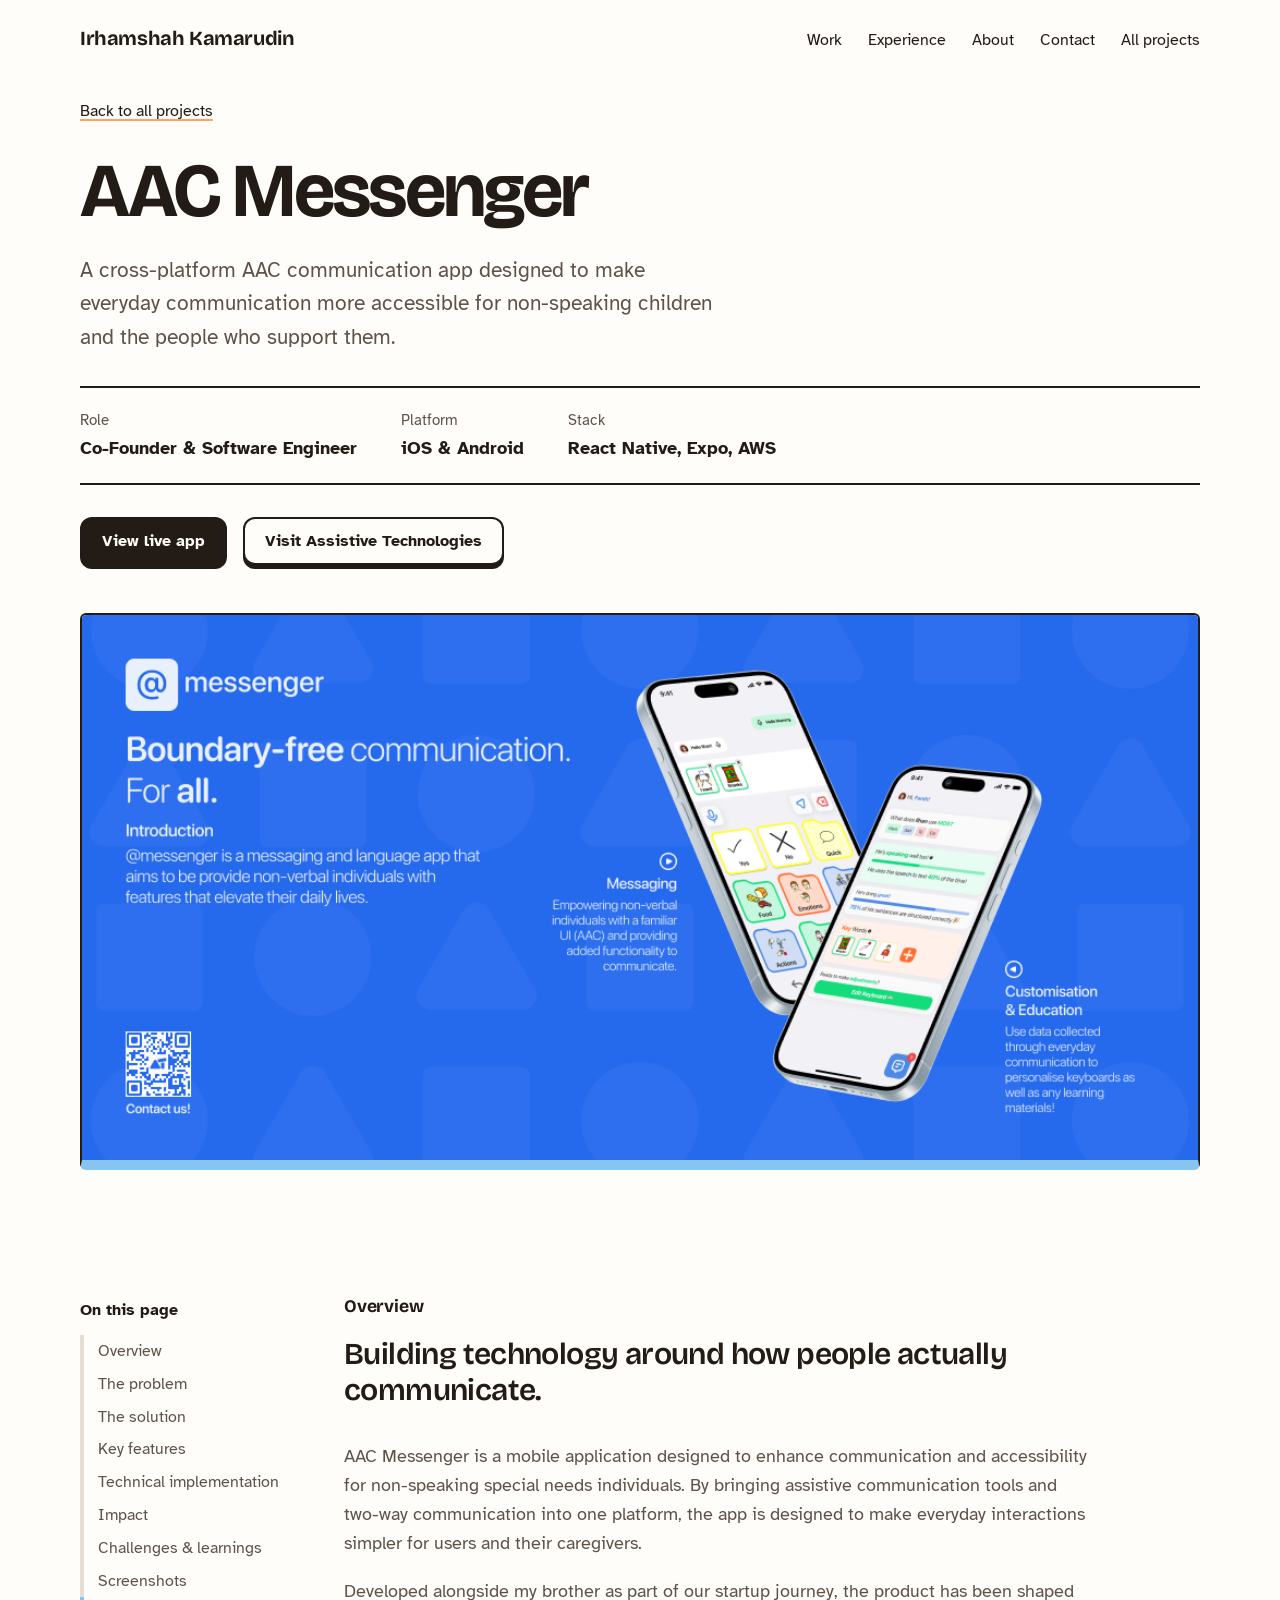
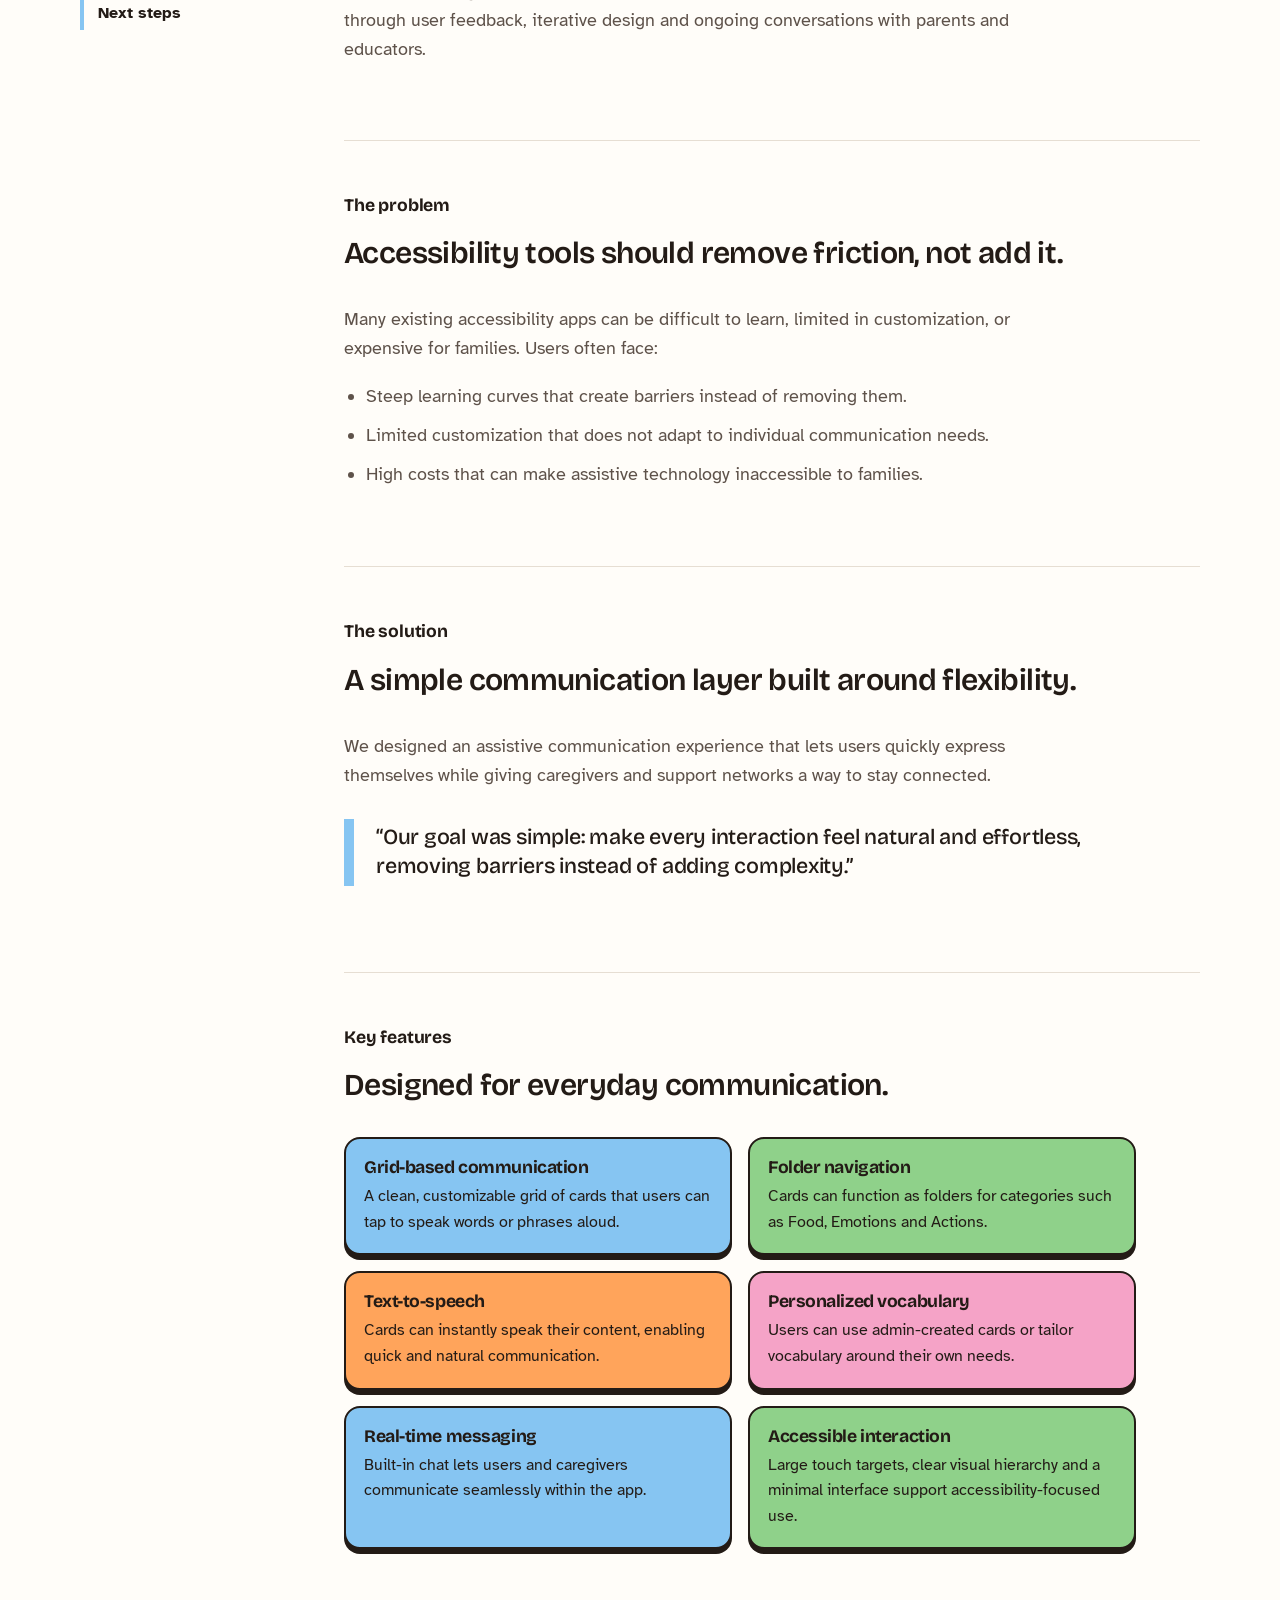
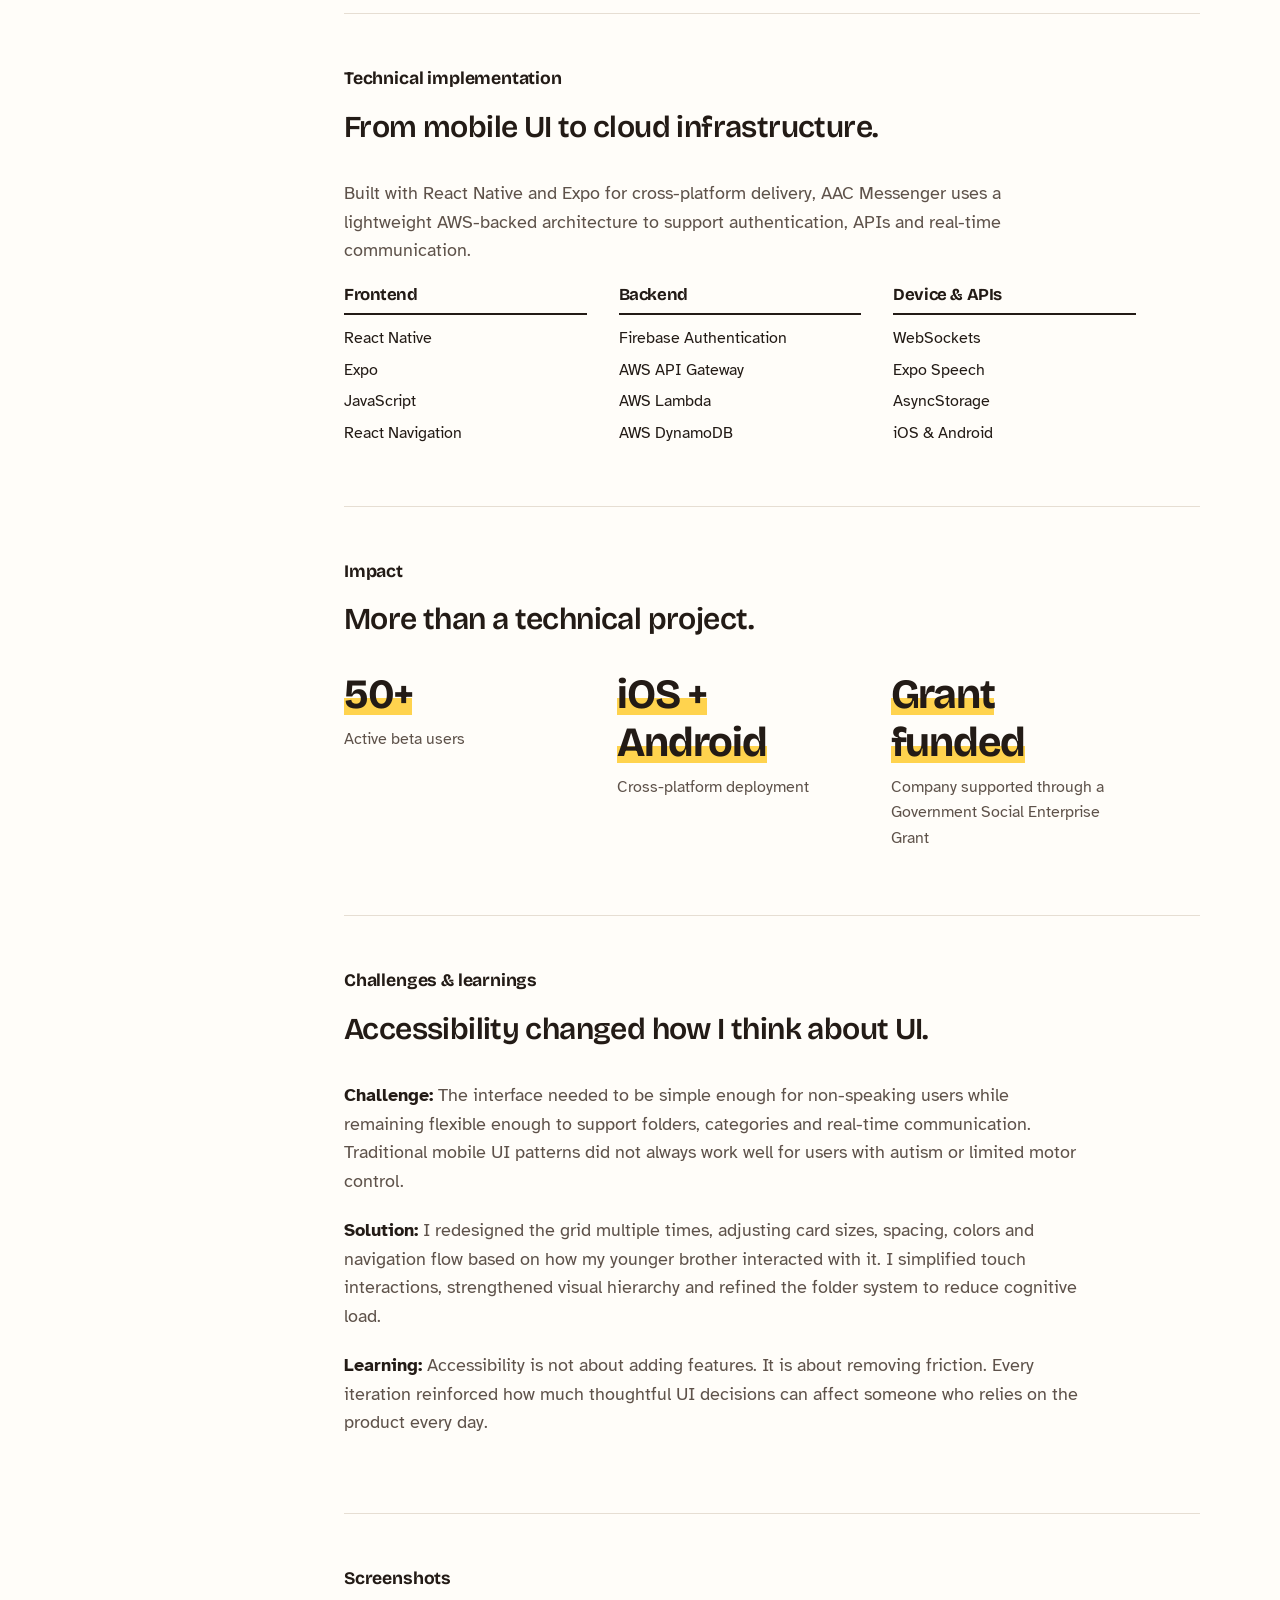
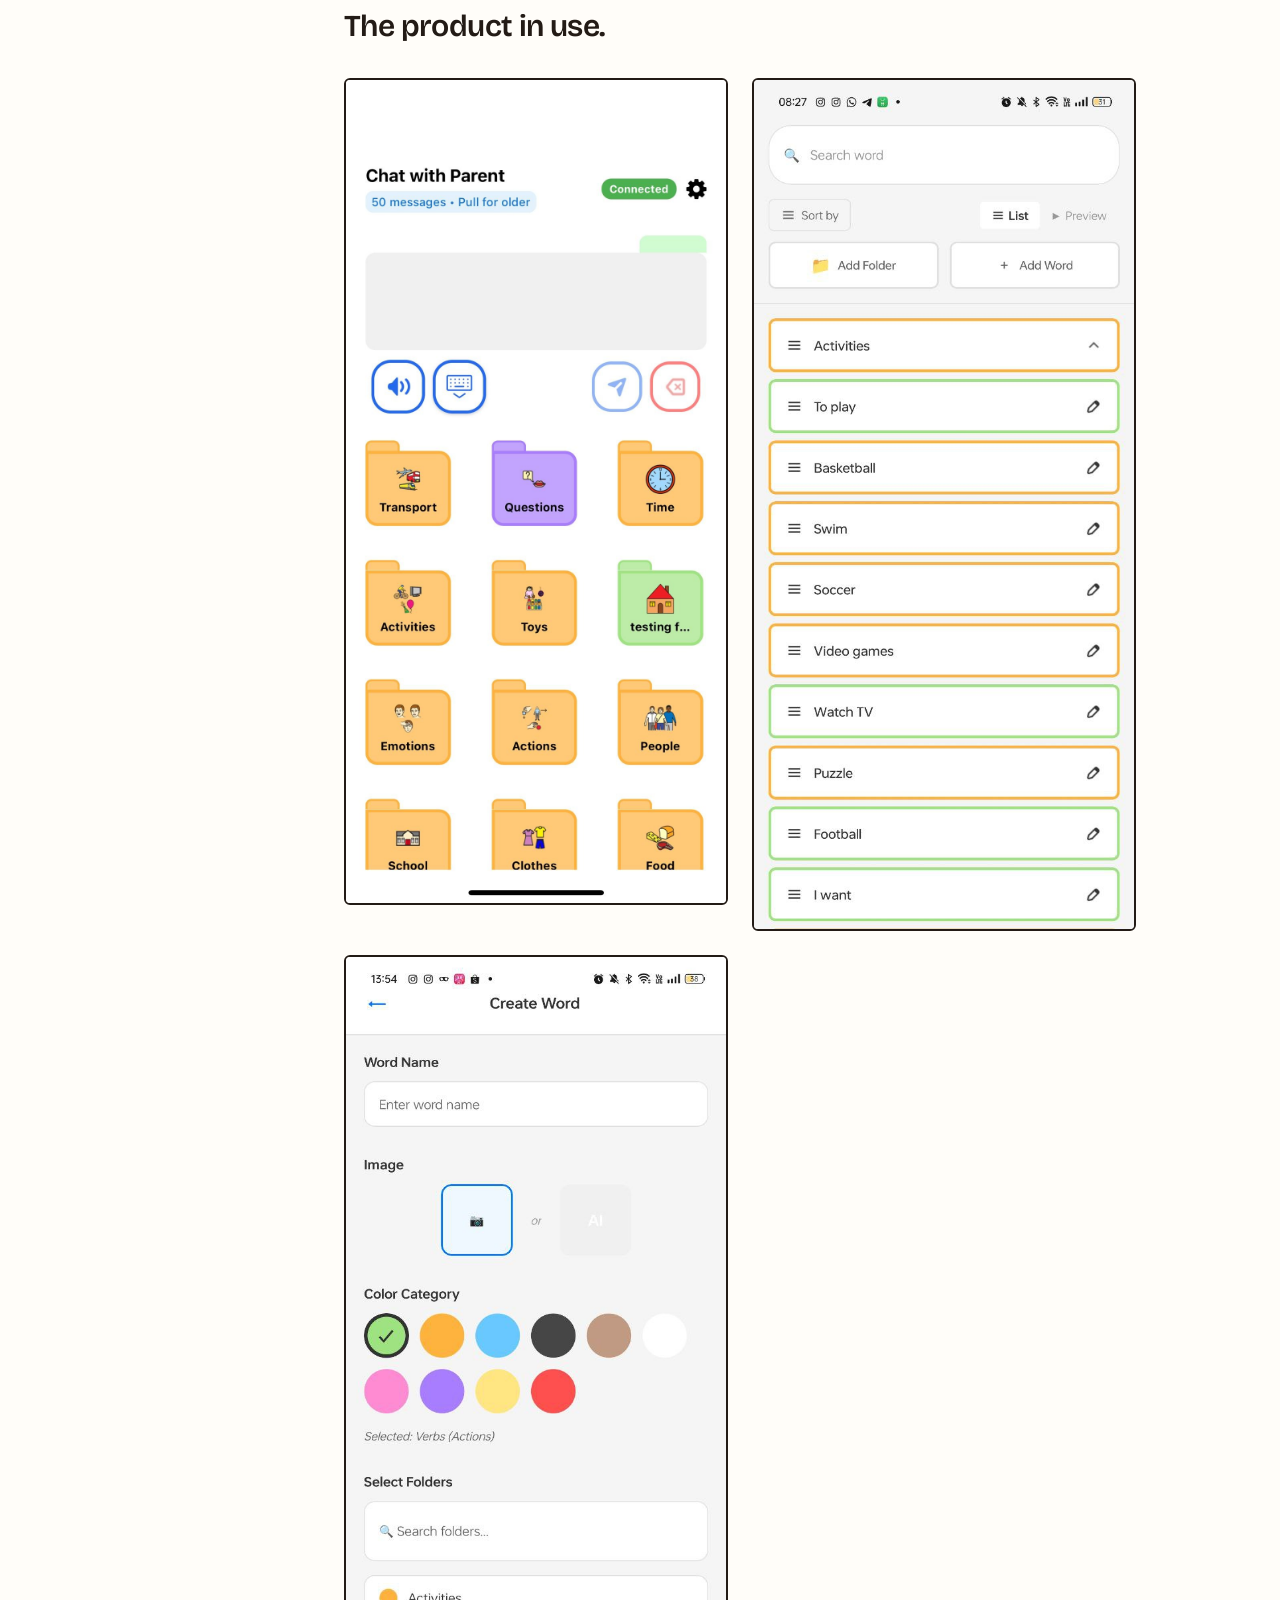
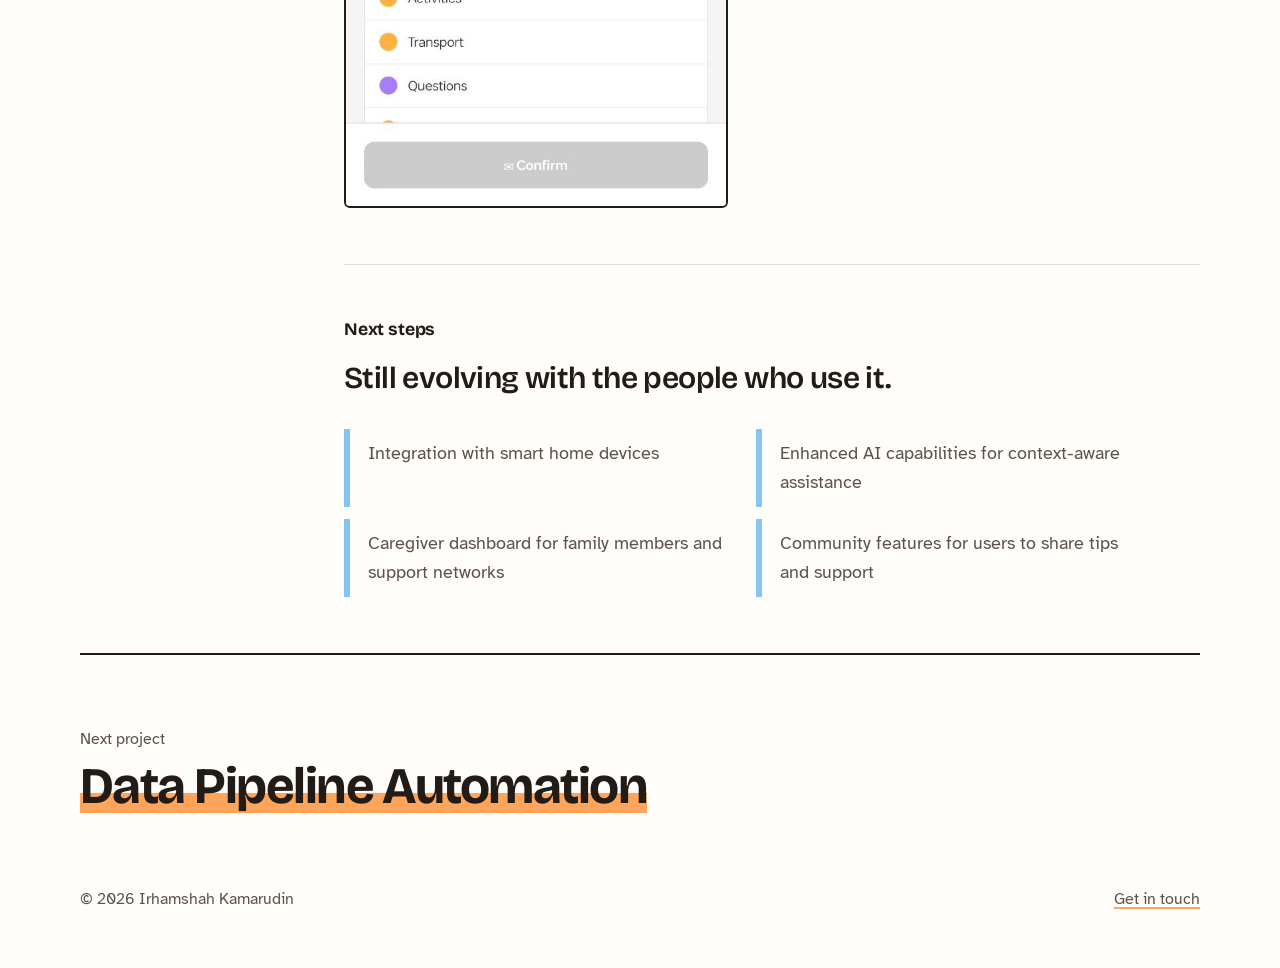
==== commit 9d13544a: "updated new redesign" ====
--- a/project-assistive-tech.html
+++ b/project-assistive-tech.html
@@ -1,62 +1,297 @@
 <!DOCTYPE html>
 <html lang="en">
+
 <head>
-<meta charset="UTF-8">
-<meta name="viewport" content="width=device-width, initial-scale=1.0">
-<meta name="description" content="AAC Messenger case study — a React Native and Expo communication app built by Irhamshah Kamarudin.">
-<title>AAC Messenger — Irhamshah Kamarudin</title>
-<link rel="icon" type="image/png" href="images/icon.png">
-<link rel="preconnect" href="https://fonts.googleapis.com">
-<link rel="preconnect" href="https://fonts.gstatic.com" crossorigin>
-<link href="https://fonts.googleapis.com/css2?family=DM+Mono:wght@400;500&family=Inter:wght@400;500;600;700;800&display=swap" rel="stylesheet">
-<style>
-:root{--bg:#09090b;--surface:#111114;--surface2:#17171b;--text:#f5f5f5;--muted:#a1a1aa;--line:#27272a;--accent:#7c3aed;--accent2:#22d3ee;--max:1080px}
-*{box-sizing:border-box;margin:0;padding:0}html{scroll-behavior:smooth}body{font-family:Inter,system-ui,sans-serif;background:var(--bg);color:var(--text);line-height:1.7}a{color:inherit;text-decoration:none}.container{width:min(var(--max),calc(100% - 40px));margin:auto}
-nav{position:sticky;top:0;z-index:20;background:rgba(9,9,11,.78);backdrop-filter:blur(16px);border-bottom:1px solid rgba(255,255,255,.06)}.nav{height:72px;display:flex;align-items:center;justify-content:space-between}.logo{font-weight:800;letter-spacing:-.04em}.logo span{color:#a78bfa}.navlinks{display:flex;gap:28px;align-items:center;font-size:14px;color:var(--muted)}.navlinks a:hover{color:var(--text)}.nav-cta{padding:9px 14px;border:1px solid var(--line);border-radius:999px;color:var(--text)}
-.hero{padding:80px 0 50px;position:relative;overflow:hidden}.hero:before{content:"";position:absolute;width:650px;height:650px;right:-280px;top:-280px;background:radial-gradient(circle,rgba(124,58,237,.2),transparent 65%);pointer-events:none}.hero-inner{position:relative;z-index:1}.back{font:500 12px "DM Mono",monospace;color:#71717a;letter-spacing:.08em;text-transform:uppercase;display:inline-flex;gap:8px;margin-bottom:34px}.back:hover{color:#fff}.eyebrow{font:500 12px "DM Mono",monospace;color:#a78bfa;letter-spacing:.14em;text-transform:uppercase;margin-bottom:16px}.hero h1{font-size:clamp(3.3rem,8vw,6.5rem);line-height:.92;letter-spacing:-.075em;max-width:850px}.gradient{background:linear-gradient(100deg,#fff 15%,#c4b5fd 52%,#67e8f9);-webkit-background-clip:text;background-clip:text;color:transparent}.hero-copy{max-width:720px;color:var(--muted);font-size:17px;margin:28px 0}.meta{display:flex;gap:28px;flex-wrap:wrap;margin:28px 0 24px}.meta-item{min-width:120px}.meta-label{display:block;color:#71717a;font:500 10px "DM Mono",monospace;text-transform:uppercase;letter-spacing:.1em;margin-bottom:4px}.meta-value{font-size:14px;font-weight:600}.actions{display:flex;gap:10px;flex-wrap:wrap}.btn{display:inline-flex;align-items:center;gap:9px;padding:12px 17px;border-radius:10px;font-weight:600;font-size:13px;border:1px solid var(--line);transition:.2s}.btn-primary{background:#fff;color:#09090b;border-color:#fff}.btn-primary:hover{transform:translateY(-2px)}.btn-ghost:hover{background:var(--surface2);border-color:#3f3f46}
-.hero-image{margin:30px auto 80px;border:1px solid var(--line);border-radius:20px;overflow:hidden;background:#0e0e12;box-shadow:0 30px 90px rgba(0,0,0,.35)}.hero-image img{display:block;width:100%;height:auto;max-height:620px;object-fit:cover}
-.content{display:grid;grid-template-columns:190px 1fr;gap:65px;padding-bottom:100px}.toc{position:sticky;top:105px;height:max-content}.toc-label{font:500 10px "DM Mono",monospace;color:#71717a;text-transform:uppercase;letter-spacing:.12em;margin-bottom:14px}.toc a{display:block;color:#71717a;font-size:13px;padding:7px 0}.toc a:hover{color:#fff}.section{padding:0 0 68px;border-bottom:1px solid var(--line);margin-bottom:68px}.section:last-child{border-bottom:0;margin-bottom:0}.section-kicker{font:500 11px "DM Mono",monospace;color:#a78bfa;text-transform:uppercase;letter-spacing:.12em;margin-bottom:10px}.section h2{font-size:clamp(1.8rem,4vw,2.8rem);line-height:1;letter-spacing:-.055em;margin-bottom:22px}.section p,.section li{color:var(--muted);font-size:15px}.section p{margin-bottom:18px}.section ul,.section ol{padding-left:21px}.section li{margin-bottom:10px}.section strong{color:#f5f5f5}.highlight{margin:28px 0;padding:22px;border:1px solid #3f3f46;border-radius:14px;background:linear-gradient(135deg,rgba(124,58,237,.11),rgba(34,211,238,.04))}.highlight p{color:#e4e4e7;font-size:16px;margin:0}.feature-grid{display:grid;grid-template-columns:repeat(2,1fr);gap:12px;margin-top:25px}.feature{padding:20px;border:1px solid var(--line);border-radius:14px;background:var(--surface)}.feature h3{font-size:15px;margin-bottom:7px}.feature p{font-size:13px;margin:0}.tech-grid{display:grid;grid-template-columns:repeat(3,1fr);gap:12px}.tech{padding:20px;border:1px solid var(--line);border-radius:14px;background:var(--surface)}.tech h3{font-size:14px;margin-bottom:10px}.tech ul{list-style:none;padding:0}.tech li{font-size:13px;padding:3px 0}.gallery{display:grid;grid-template-columns:repeat(3,1fr);gap:16px;margin-top:25px}.gallery-item{border:1px solid var(--line);border-radius:16px;overflow:hidden;background:#111114}.gallery-item img{display:block;width:100%;height:100%;object-fit:cover}.impact{display:grid;grid-template-columns:repeat(3,1fr);gap:12px;margin-top:25px}.impact-card{padding:22px;border:1px solid var(--line);border-radius:14px;background:var(--surface)}.impact-card strong{display:block;font-size:24px;letter-spacing:-.04em}.impact-card span{display:block;color:#71717a;font-size:12px;margin-top:4px}.next{display:grid;grid-template-columns:repeat(2,1fr);gap:12px}.next-card{padding:20px;border:1px solid var(--line);border-radius:14px;background:var(--surface)}.next-card p{font-size:13px;margin:0}
-footer{padding:35px 0;color:#52525b;border-top:1px solid var(--line);font:400 11px "DM Mono",monospace}.mobile-menu-btn{display:none;background:none;border:0;color:#fff;font-size:24px}.mobile-menu{display:none}
-@media(max-width:800px){.navlinks{display:none}.mobile-menu-btn{display:block}.content{grid-template-columns:1fr;gap:0}.toc{display:none}.feature-grid,.tech-grid,.gallery,.impact,.next{grid-template-columns:1fr}.hero{padding-top:55px}.hero-image{margin-bottom:55px}.meta{gap:18px}.container{width:min(var(--max),calc(100% - 28px))}}
-</style>
+    <meta charset="UTF-8">
+    <meta name="viewport" content="width=device-width, initial-scale=1.0">
+    <meta name="description"
+        content="AAC Messenger case study — a React Native and Expo communication app built by Irhamshah Kamarudin.">
+    <title>AAC Messenger, Irhamshah Kamarudin</title>
+    <link rel="icon" type="image/png" href="images/icon.png">
+    <link rel="preconnect" href="https://fonts.googleapis.com">
+    <link rel="preconnect" href="https://fonts.gstatic.com" crossorigin>
+    <link
+        href="https://fonts.googleapis.com/css2?family=Atkinson+Hyperlegible:ital,wght@0,400;0,700;1,400&family=Bricolage+Grotesque:opsz,wght@12..96,500..800&display=swap"
+        rel="stylesheet">
+    <link rel="stylesheet" href="style.css">
 </head>
-<body>
-<nav><div class="container nav"><a class="logo" href="index.html">Irham<span>.</span></a><div class="navlinks"><a href="index.html#work">Work</a><a href="index.html#experience">Experience</a><a href="index.html#about">About</a><a href="index.html#contact">Contact</a><a class="nav-cta" href="projects.html">All projects ↗</a></div><button class="mobile-menu-btn" aria-label="Open menu">☰</button></div></nav>
-
-<header class="hero"><div class="container hero-inner">
-<a class="back" href="projects.html">← Back to projects</a>
-<div class="eyebrow">Featured project · Product · Mobile</div>
-<h1>AAC <span class="gradient">Messenger</span></h1>
-<p class="hero-copy">A cross-platform AAC communication app designed to make everyday communication more accessible for non-speaking children and the people who support them.</p>
-<div class="meta"><div class="meta-item"><span class="meta-label">Role</span><span class="meta-value">Co-Founder & Software Engineer</span></div><div class="meta-item"><span class="meta-label">Platform</span><span class="meta-value">iOS & Android</span></div><div class="meta-item"><span class="meta-label">Stack</span><span class="meta-value">React Native · Expo · AWS</span></div></div>
-<div class="actions"><a class="btn btn-primary" href="https://apps.apple.com/us/app/aac-messenger/id6747913083" target="_blank">View live app ↗</a><a class="btn btn-ghost" href="https://assistivetech.co" target="_blank">Visit Assistive Technologies ↗</a></div>
-</div></header>
-
-<main class="container">
-<div class="hero-image"><img src="images/banner-aacmessenger.png" alt="AAC Messenger app"></div>
-<div class="content">
-<aside class="toc"><div class="toc-label">On this page</div><a href="#overview">Overview</a><a href="#problem">The problem</a><a href="#solution">The solution</a><a href="#features">Key features</a><a href="#technical">Technical implementation</a><a href="#impact">Impact</a><a href="#learnings">Challenges & learnings</a><a href="#screenshots">Screenshots</a></aside>
-<div>
-<section class="section" id="overview"><div class="section-kicker">01 / Overview</div><h2>Building technology around how people actually communicate.</h2><p>AAC Messenger is a mobile application designed to enhance communication and accessibility for non-speaking special needs individuals. By bringing assistive communication tools and two-way communication into one platform, the app is designed to make everyday interactions simpler for users and their caregivers.</p><p>Developed alongside my brother as part of our startup journey, the product has been shaped through user feedback, iterative design and ongoing conversations with parents and educators.</p></section>
-
-<section class="section" id="problem"><div class="section-kicker">02 / The problem</div><h2>Accessibility tools should remove friction, not add it.</h2><p>Many existing accessibility apps can be difficult to learn, limited in customization, or expensive for families. Users often face:</p><ul><li>Steep learning curves that create barriers instead of removing them.</li><li>Limited customization that does not adapt to individual communication needs.</li><li>High costs that can make assistive technology inaccessible to families.</li></ul></section>
-
-<section class="section" id="solution"><div class="section-kicker">03 / The solution</div><h2>A simple communication layer built around flexibility.</h2><p>We designed an assistive communication experience that lets users quickly express themselves while giving caregivers and support networks a way to stay connected.</p><div class="highlight"><p>“Our goal was simple: make every interaction feel natural and effortless, removing barriers instead of adding complexity.”</p></div></section>
-
-<section class="section" id="features"><div class="section-kicker">04 / Key features</div><h2>Designed for everyday communication.</h2><div class="feature-grid"><div class="feature"><h3>Grid-based communication</h3><p>A clean, customizable grid of cards that users can tap to speak words or phrases aloud.</p></div><div class="feature"><h3>Folder navigation</h3><p>Cards can function as folders for categories such as Food, Emotions and Actions.</p></div><div class="feature"><h3>Text-to-speech</h3><p>Cards can instantly speak their content, enabling quick and natural communication.</p></div><div class="feature"><h3>Personalized vocabulary</h3><p>Users can use admin-created cards or tailor vocabulary around their own needs.</p></div><div class="feature"><h3>Real-time messaging</h3><p>Built-in chat lets users and caregivers communicate seamlessly within the app.</p></div><div class="feature"><h3>Accessible interaction</h3><p>Large touch targets, clear visual hierarchy and a minimal interface support accessibility-focused use.</p></div></div></section>
-
-<section class="section" id="technical"><div class="section-kicker">05 / Technical implementation</div><h2>From mobile UI to cloud infrastructure.</h2><p>Built with React Native and Expo for cross-platform delivery, AAC Messenger uses a lightweight AWS-backed architecture to support authentication, APIs and real-time communication.</p><div class="tech-grid"><div class="tech"><h3>Frontend</h3><ul><li>React Native</li><li>Expo</li><li>JavaScript</li><li>React Navigation</li></ul></div><div class="tech"><h3>Backend</h3><ul><li>Firebase Authentication</li><li>AWS API Gateway</li><li>AWS Lambda</li><li>AWS DynamoDB</li></ul></div><div class="tech"><h3>Device & APIs</h3><ul><li>WebSockets</li><li>Expo Speech</li><li>AsyncStorage</li><li>iOS & Android</li></ul></div></div></section>
-
-<section class="section" id="impact"><div class="section-kicker">06 / Impact</div><h2>More than a technical project.</h2><div class="impact"><div class="impact-card"><strong>50+</strong><span>Active beta users</span></div><div class="impact-card"><strong>iOS + Android</strong><span>Cross-platform deployment</span></div><div class="impact-card"><strong>Grant funded</strong><span>Company supported through a Government Social Enterprise Grant</span></div></div></section>
-
-<section class="section" id="learnings"><div class="section-kicker">07 / Challenges & learnings</div><h2>Accessibility changed how I think about UI.</h2><p><strong>Challenge:</strong> The interface needed to be simple enough for non-speaking users while remaining flexible enough to support folders, categories and real-time communication. Traditional mobile UI patterns did not always work well for users with autism or limited motor control.</p><p><strong>Solution:</strong> I redesigned the grid multiple times, adjusting card sizes, spacing, colors and navigation flow based on how my younger brother interacted with it. I simplified touch interactions, strengthened visual hierarchy and refined the folder system to reduce cognitive load.</p><p><strong>Learning:</strong> Accessibility is not about adding features. It is about removing friction. Every iteration reinforced how much thoughtful UI decisions can affect someone who relies on the product every day.</p></section>
-
-<section class="section" id="screenshots"><div class="section-kicker">08 / Screenshots</div><h2>The product in use.</h2><div class="gallery"><div class="gallery-item"><img src="images/child_ui.jpg" alt="AAC Messenger child interface"></div><div class="gallery-item"><img src="images/parent_ui_1.jpg" alt="AAC Messenger parent interface"></div><div class="gallery-item"><img src="images/parent_ui_2.jpg" alt="AAC Messenger parent interface"></div></div></section>
-
-<section class="section"><div class="section-kicker">09 / Next steps</div><h2>Still evolving with the people who use it.</h2><div class="next"><div class="next-card"><p>Integration with smart home devices</p></div><div class="next-card"><p>Enhanced AI capabilities for context-aware assistance</p></div><div class="next-card"><p>Caregiver dashboard for family members and support networks</p></div><div class="next-card"><p>Community features for users to share tips and support</p></div></div></section>
-</div></div>
-</main>
-<footer><div class="container">© 2026 Irhamshah Kamarudin · Designed & built from scratch.</div></footer>
-<script src="script.js"></script>
+
+<body class="cat-sky">
+
+    <header class="top">
+        <div class="wrap">
+            <a class="name" href="index.html">Irhamshah Kamarudin</a>
+            <nav aria-label="Main">
+                <a href="index.html#work">Work</a>
+                <a href="index.html#experience">Experience</a>
+                <a href="index.html#about">About</a>
+                <a href="index.html#contact">Contact</a>
+                <a href="projects.html">All projects</a>
+            </nav>
+        </div>
+    </header>
+
+    <main class="wrap">
+        <div class="case-head">
+            <a class="crumb" href="projects.html">Back to all projects</a>
+            <h1>AAC Messenger</h1>
+            <p class="lead-in">A cross-platform AAC communication app designed to make everyday communication more
+                accessible for non-speaking children and the people who support them.</p>
+            <dl class="facts">
+                <div>
+                    <dt>Role</dt>
+                    <dd>Co-Founder & Software Engineer</dd>
+                </div>
+                <div>
+                    <dt>Platform</dt>
+                    <dd>iOS & Android</dd>
+                </div>
+                <div>
+                    <dt>Stack</dt>
+                    <dd>React Native, Expo, AWS</dd>
+                </div>
+            </dl>
+            <div class="actions"><a class="btn solid" href="https://apps.apple.com/us/app/aac-messenger/id6747913083"
+                    target="_blank" rel="noopener">View live app</a><a class="btn" href="https://assistivetech.co"
+                    target="_blank" rel="noopener">Visit Assistive Technologies</a></div>
+        </div>
+
+        <div class="case-image">
+            <div class="frame"><img src="images/banner-aacmessenger.png" alt="AAC Messenger app"></div>
+        </div>
+
+        <div class="case-layout">
+            <aside class="toc" aria-label="On this page">
+                <p class="toc-title">On this page</p>
+                <a href="#overview">Overview</a>
+                <a href="#problem">The problem</a>
+                <a href="#solution">The solution</a>
+                <a href="#features">Key features</a>
+                <a href="#technical">Technical implementation</a>
+                <a href="#impact">Impact</a>
+                <a href="#learnings">Challenges &amp; learnings</a>
+                <a href="#screenshots">Screenshots</a>
+                <a href="#next-steps">Next steps</a>
+            </aside>
+            <div class="parts">
+                <section class="part" id="overview">
+                    <h2>Overview</h2>
+                    <div class="part-body">
+                        <p class="lead">Building technology around how people actually communicate.</p>
+                        <p>AAC Messenger is a mobile application designed to enhance communication and accessibility for
+                            non-speaking special needs individuals. By bringing assistive communication tools and
+                            two-way communication into one platform, the app is designed to make everyday interactions
+                            simpler for users and their caregivers.</p>
+                        <p>Developed alongside my brother as part of our startup journey, the product has been shaped
+                            through user feedback, iterative design and ongoing conversations with parents and
+                            educators.</p>
+                    </div>
+                </section>
+
+                <section class="part" id="problem">
+                    <h2>The problem</h2>
+                    <div class="part-body">
+                        <p class="lead">Accessibility tools should remove friction, not add it.</p>
+                        <p>Many existing accessibility apps can be difficult to learn, limited in customization, or
+                            expensive for families. Users often face:</p>
+                        <ul>
+                            <li>Steep learning curves that create barriers instead of removing them.</li>
+                            <li>Limited customization that does not adapt to individual communication needs.</li>
+                            <li>High costs that can make assistive technology inaccessible to families.</li>
+                        </ul>
+                    </div>
+                </section>
+
+                <section class="part" id="solution">
+                    <h2>The solution</h2>
+                    <div class="part-body">
+                        <p class="lead">A simple communication layer built around flexibility.</p>
+                        <p>We designed an assistive communication experience that lets users quickly express themselves
+                            while giving caregivers and support networks a way to stay connected.</p>
+                        <div class="highlight">
+                            <p>“Our goal was simple: make every interaction feel natural and effortless, removing
+                                barriers instead of adding complexity.”</p>
+                        </div>
+                    </div>
+                </section>
+
+                <section class="part" id="features">
+                    <h2>Key features</h2>
+                    <div class="part-body">
+                        <p class="lead">Designed for everyday communication.</p>
+                        <div class="feature-grid">
+                            <div class="feature">
+                                <h3>Grid-based communication</h3>
+                                <p>A clean, customizable grid of cards that users can tap to speak words or phrases
+                                    aloud.</p>
+                            </div>
+                            <div class="feature">
+                                <h3>Folder navigation</h3>
+                                <p>Cards can function as folders for categories such as Food, Emotions and Actions.</p>
+                            </div>
+                            <div class="feature">
+                                <h3>Text-to-speech</h3>
+                                <p>Cards can instantly speak their content, enabling quick and natural communication.
+                                </p>
+                            </div>
+                            <div class="feature">
+                                <h3>Personalized vocabulary</h3>
+                                <p>Users can use admin-created cards or tailor vocabulary around their own needs.</p>
+                            </div>
+                            <div class="feature">
+                                <h3>Real-time messaging</h3>
+                                <p>Built-in chat lets users and caregivers communicate seamlessly within the app.</p>
+                            </div>
+                            <div class="feature">
+                                <h3>Accessible interaction</h3>
+                                <p>Large touch targets, clear visual hierarchy and a minimal interface support
+                                    accessibility-focused use.</p>
+                            </div>
+                        </div>
+                    </div>
+                </section>
+
+                <section class="part" id="technical">
+                    <h2>Technical implementation</h2>
+                    <div class="part-body">
+                        <p class="lead">From mobile UI to cloud infrastructure.</p>
+                        <p>Built with React Native and Expo for cross-platform delivery, AAC Messenger uses a
+                            lightweight AWS-backed architecture to support authentication, APIs and real-time
+                            communication.</p>
+                        <div class="tech-grid">
+                            <div class="tech">
+                                <h3>Frontend</h3>
+                                <ul>
+                                    <li>React Native</li>
+                                    <li>Expo</li>
+                                    <li>JavaScript</li>
+                                    <li>React Navigation</li>
+                                </ul>
+                            </div>
+                            <div class="tech">
+                                <h3>Backend</h3>
+                                <ul>
+                                    <li>Firebase Authentication</li>
+                                    <li>AWS API Gateway</li>
+                                    <li>AWS Lambda</li>
+                                    <li>AWS DynamoDB</li>
+                                </ul>
+                            </div>
+                            <div class="tech">
+                                <h3>Device & APIs</h3>
+                                <ul>
+                                    <li>WebSockets</li>
+                                    <li>Expo Speech</li>
+                                    <li>AsyncStorage</li>
+                                    <li>iOS & Android</li>
+                                </ul>
+                            </div>
+                        </div>
+                    </div>
+                </section>
+
+                <section class="part" id="impact">
+                    <h2>Impact</h2>
+                    <div class="part-body">
+                        <p class="lead">More than a technical project.</p>
+                        <div class="impact">
+                            <div class="impact-card"><strong>50+</strong><span>Active beta users</span></div>
+                            <div class="impact-card"><strong>iOS + Android</strong><span>Cross-platform
+                                    deployment</span></div>
+                            <div class="impact-card"><strong>Grant funded</strong><span>Company supported through a
+                                    Government Social Enterprise Grant</span></div>
+                        </div>
+                    </div>
+                </section>
+
+                <section class="part" id="learnings">
+                    <h2>Challenges & learnings</h2>
+                    <div class="part-body">
+                        <p class="lead">Accessibility changed how I think about UI.</p>
+                        <p><strong>Challenge:</strong> The interface needed to be simple enough for non-speaking users
+                            while remaining flexible enough to support folders, categories and real-time communication.
+                            Traditional mobile UI patterns did not always work well for users with autism or limited
+                            motor control.</p>
+                        <p><strong>Solution:</strong> I redesigned the grid multiple times, adjusting card sizes,
+                            spacing, colors and navigation flow based on how my younger brother interacted with it. I
+                            simplified touch interactions, strengthened visual hierarchy and refined the folder system
+                            to reduce cognitive load.</p>
+                        <p><strong>Learning:</strong> Accessibility is not about adding features. It is about removing
+                            friction. Every iteration reinforced how much thoughtful UI decisions can affect someone who
+                            relies on the product every day.</p>
+                    </div>
+                </section>
+
+                <section class="part" id="screenshots">
+                    <h2>Screenshots</h2>
+                    <div class="part-body">
+                        <p class="lead">The product in use.</p>
+                        <div class="gallery">
+                            <div class="gallery-item"><img src="images/child_ui.jpg"
+                                    alt="AAC Messenger child interface"></div>
+                            <div class="gallery-item"><img src="images/parent_ui_1.jpg"
+                                    alt="AAC Messenger parent interface"></div>
+                            <div class="gallery-item"><img src="images/parent_ui_2.jpg"
+                                    alt="AAC Messenger parent interface"></div>
+                        </div>
+                    </div>
+                </section>
+
+                <section class="part" id="next-steps">
+                    <h2>Next steps</h2>
+                    <div class="part-body">
+                        <p class="lead">Still evolving with the people who use it.</p>
+                        <div class="next">
+                            <div class="next-card">
+                                <p>Integration with smart home devices</p>
+                            </div>
+                            <div class="next-card">
+                                <p>Enhanced AI capabilities for context-aware assistance</p>
+                            </div>
+                            <div class="next-card">
+                                <p>Caregiver dashboard for family members and support networks</p>
+                            </div>
+                            <div class="next-card">
+                                <p>Community features for users to share tips and support</p>
+                            </div>
+                        </div>
+                    </div>
+                </section>
+            </div>
+        </div>
+
+        <nav class="more" aria-label="Next project">
+            <a class="cat-tangerine" href="project-data-engineering.html">
+                <small>Next project</small>
+                <strong>Data Pipeline Automation</strong>
+            </a>
+        </nav>
+    </main>
+
+    <footer class="foot">
+        <div class="wrap">
+            <span>© 2026 Irhamshah Kamarudin</span>
+            <a href="index.html#contact">Get in touch</a>
+        </div>
+    </footer>
+    <script>
+        (function () {
+            var links = Array.prototype.slice.call(document.querySelectorAll('.toc a'));
+            if (!links.length || !('IntersectionObserver' in window)) return;
+            var byId = {};
+            links.forEach(function (a) { byId[a.getAttribute('href').slice(1)] = a; });
+            var io = new IntersectionObserver(function (entries) {
+                entries.forEach(function (e) {
+                    if (!e.isIntersecting) return;
+                    links.forEach(function (a) { a.removeAttribute('aria-current'); });
+                    var a = byId[e.target.id];
+                    if (a) a.setAttribute('aria-current', 'true');
+                });
+            }, { rootMargin: '-15% 0px -75% 0px' });
+            document.querySelectorAll('.part').forEach(function (sec) { io.observe(sec); });
+            if (links[0]) links[0].setAttribute('aria-current', 'true');
+        })();
+    </script>
 </body>
-</html>
+
+</html>
--- a/style.css
+++ b/style.css
@@ -0,0 +1,990 @@
+/* Irhamshah Kamarudin — portfolio
+   Palette borrows from AAC boards: colour marks the kind of thing, not decoration.
+   sky = mobile, leaf = web, tangerine = data, blossom = cloud, sun = highlight */
+
+:root {
+  --ink: #231b16;
+  --page: #fffdf9;
+  --soft: #5e524a;
+  --rule: #e6ded3;
+  --sun: #ffd34e;
+  --sky: #86c5f2;
+  --leaf: #8fd18a;
+  --tangerine: #ffa45b;
+  --blossom: #f5a3c7;
+  --cat: var(--sun);
+  --focus: #1f5fbf;
+  --display: "Bricolage Grotesque", "Atkinson Hyperlegible", system-ui, sans-serif;
+  --body: "Atkinson Hyperlegible", system-ui, sans-serif;
+  --wrap: 1120px;
+}
+
+*,
+*::before,
+*::after {
+  box-sizing: border-box;
+}
+
+html {
+  scroll-behavior: smooth;
+}
+
+@media (prefers-reduced-motion: reduce) {
+  html {
+    scroll-behavior: auto;
+  }
+
+  * {
+    transition: none !important;
+  }
+}
+
+body {
+  margin: 0;
+  background: var(--page);
+  color: var(--ink);
+  font: 400 1.125rem/1.6 var(--body);
+  -webkit-font-smoothing: antialiased;
+}
+
+img {
+  display: block;
+  max-width: 100%;
+  height: auto;
+}
+
+p {
+  margin: 0 0 1.1em;
+  max-width: 62ch;
+}
+
+a {
+  color: inherit;
+  text-decoration-thickness: 2px;
+  text-underline-offset: 3px;
+  text-decoration-color: var(--tangerine);
+}
+
+a:hover {
+  text-decoration-color: var(--ink);
+}
+
+:focus-visible {
+  outline: 3px solid var(--focus);
+  outline-offset: 3px;
+  border-radius: 4px;
+}
+
+.wrap {
+  width: min(var(--wrap), calc(100% - 48px));
+  margin-inline: auto;
+}
+
+h1,
+h2,
+h3 {
+  font-family: var(--display);
+  font-weight: 700;
+  line-height: 1.05;
+  letter-spacing: -0.025em;
+  margin: 0;
+}
+
+h1 {
+  font-size: clamp(2.5rem, 6vw, 4.75rem);
+  letter-spacing: -0.035em;
+}
+
+h2 {
+  font-size: clamp(1.75rem, 3.4vw, 2.5rem);
+}
+
+h3 {
+  font-size: 1.25rem;
+  line-height: 1.2;
+}
+
+/* ---------- top bar ---------- */
+.top {
+  padding: 26px 0;
+}
+
+.top .wrap {
+  display: flex;
+  flex-wrap: wrap;
+  gap: 10px 32px;
+  align-items: baseline;
+  justify-content: space-between;
+}
+
+.name {
+  font: 700 1.25rem var(--display);
+  letter-spacing: -0.02em;
+  text-decoration: none;
+}
+
+.top nav {
+  display: flex;
+  flex-wrap: wrap;
+  gap: 6px 26px;
+  font-size: 1rem;
+}
+
+.top nav a {
+  text-decoration: none;
+  padding: 2px 0;
+  border-bottom: 2px solid transparent;
+}
+
+.top nav a:hover,
+.top nav a[aria-current] {
+  border-bottom-color: var(--ink);
+}
+
+/* ---------- buttons ---------- */
+.btn {
+  display: inline-block;
+  padding: 12px 20px;
+  border: 2px solid var(--ink);
+  border-radius: 12px;
+  font: 700 1rem var(--body);
+  text-decoration: none;
+  background: var(--page);
+  box-shadow: 0 4px 0 var(--ink);
+  transition: transform .12s, box-shadow .12s;
+}
+
+.btn:hover {
+  transform: translateY(2px);
+  box-shadow: 0 2px 0 var(--ink);
+}
+
+.btn:active {
+  transform: translateY(4px);
+  box-shadow: 0 0 0 var(--ink);
+}
+
+.btn.solid {
+  background: var(--ink);
+  color: var(--page);
+}
+
+.btn.sun {
+  background: var(--sun);
+}
+
+.actions {
+  display: flex;
+  flex-wrap: wrap;
+  gap: 14px 16px;
+}
+
+/* ---------- hero ---------- */
+.hero {
+  padding: 48px 0 88px;
+}
+
+.hero .wrap {
+  display: grid;
+  grid-template-columns: minmax(0, 1.15fr) minmax(0, .85fr);
+  gap: clamp(32px, 6vw, 80px);
+  align-items: center;
+}
+
+.hero h1 {
+  margin-bottom: 28px;
+}
+
+.hero .intro {
+  font-size: 1.25rem;
+  color: var(--soft);
+  margin-bottom: 32px;
+}
+
+.hero .avail {
+  margin: 28px 0 0;
+  font-size: 1rem;
+  color: var(--soft);
+}
+
+/* tile board: the one memorable thing */
+.board {
+  border: 2px solid var(--ink);
+  border-radius: 22px;
+  padding: 16px;
+  background: #fff;
+}
+
+.bar {
+  display: flex;
+  align-items: flex-start;
+  justify-content: space-between;
+  gap: 14px;
+  min-height: 112px;
+  padding: 14px 16px;
+  margin-bottom: 14px;
+  border: 2px solid var(--ink);
+  border-radius: 10px;
+  background: #fffbea;
+}
+
+.bar p {
+  margin: 0;
+  font: 600 1.3rem/1.25 var(--display);
+  letter-spacing: -0.015em;
+}
+
+.sound {
+  flex: none;
+  font: 400 .875rem var(--body);
+  padding: 4px 10px;
+  border: 2px solid var(--ink);
+  border-radius: 999px;
+  background: #fff;
+  cursor: pointer;
+  color: var(--ink);
+}
+
+.sound[aria-pressed="false"] {
+  color: var(--soft);
+  border-style: dashed;
+}
+
+.tiles {
+  display: grid;
+  grid-template-columns: 1fr 1fr;
+  gap: 12px;
+}
+
+.tile {
+  display: flex;
+  flex-direction: column;
+  justify-content: space-between;
+  gap: 18px;
+  min-height: 118px;
+  padding: 14px;
+  text-align: left;
+  cursor: pointer;
+  border: 2px solid var(--ink);
+  border-radius: 16px;
+  color: var(--ink);
+  font: 700 1.15rem/1.15 var(--display);
+  letter-spacing: -0.015em;
+  box-shadow: 0 5px 0 var(--ink);
+  transition: transform .12s, box-shadow .12s;
+}
+
+.tile small {
+  font: 400 .875rem/1.3 var(--body);
+  letter-spacing: 0;
+}
+
+.tile:hover {
+  transform: translateY(2px);
+  box-shadow: 0 3px 0 var(--ink);
+}
+
+.tile[aria-pressed="true"],
+.tile:active {
+  transform: translateY(5px);
+  box-shadow: 0 0 0 var(--ink);
+}
+
+.t-sky {
+  background: var(--sky);
+}
+
+.t-leaf {
+  background: var(--leaf);
+}
+
+.t-tangerine {
+  background: var(--tangerine);
+}
+
+.t-blossom {
+  background: var(--blossom);
+}
+
+.board-hint {
+  margin: 14px 4px 2px;
+  font-size: .9375rem;
+  color: var(--soft);
+}
+
+/* ---------- sections ---------- */
+.block {
+  padding: 72px 0;
+  border-top: 2px solid var(--ink);
+}
+
+.block-head {
+  display: grid;
+  grid-template-columns: minmax(0, 1fr) minmax(0, 1fr);
+  gap: 24px 64px;
+  align-items: end;
+  margin-bottom: 48px;
+}
+
+.block-head p {
+  margin: 0;
+  color: var(--soft);
+}
+
+/* ---------- work ---------- */
+.feature-project {
+  display: block;
+  text-decoration: none;
+  margin-bottom: 72px;
+}
+
+.frame {
+  border: 2px solid var(--ink);
+  border-bottom: 10px solid var(--cat);
+  border-radius: 6px;
+  overflow: hidden;
+  background: #f1ece4;
+}
+
+.frame img {
+  width: 100%;
+  aspect-ratio: 16 / 8;
+  object-fit: cover;
+}
+
+.feature-project .text {
+  display: grid;
+  grid-template-columns: minmax(0, 1fr) minmax(0, 1fr);
+  gap: 16px 64px;
+  padding-top: 28px;
+}
+
+.feature-project h3 {
+  font-size: clamp(2rem, 4vw, 3rem);
+  letter-spacing: -0.03em;
+}
+
+.kind {
+  display: inline-block;
+  margin: 0 0 10px;
+  padding: 2px 12px;
+  border: 2px solid var(--ink);
+  border-radius: 999px;
+  background: var(--cat);
+  font-size: .9375rem;
+}
+
+.text p {
+  color: var(--soft);
+}
+
+.read {
+  font-weight: 700;
+  color: var(--ink) !important;
+  text-decoration: underline;
+  text-decoration-thickness: 2px;
+  text-decoration-color: var(--cat);
+  text-underline-offset: 5px;
+}
+
+a:hover .read {
+  text-decoration-color: var(--ink);
+}
+
+.project-row {
+  display: grid;
+  grid-template-columns: minmax(0, 5fr) minmax(0, 7fr);
+  gap: 48px;
+  align-items: center;
+  text-decoration: none;
+  padding: 40px 0;
+  border-top: 1px solid var(--rule);
+}
+
+.project-row:nth-of-type(even) {
+  grid-template-columns: minmax(0, 7fr) minmax(0, 5fr);
+}
+
+.project-row:nth-of-type(even) .frame {
+  order: 2;
+}
+
+.project-row .frame img {
+  aspect-ratio: 4 / 3;
+}
+
+.project-row h3 {
+  font-size: clamp(1.6rem, 3vw, 2.2rem);
+  margin-bottom: 12px;
+}
+
+.stack-line {
+  font-size: .9375rem;
+  color: var(--soft);
+  margin: 0 0 14px;
+}
+
+.cat-sky {
+  --cat: var(--sky);
+}
+
+.cat-leaf {
+  --cat: var(--leaf);
+}
+
+.cat-tangerine {
+  --cat: var(--tangerine);
+}
+
+.cat-blossom {
+  --cat: var(--blossom);
+}
+
+/* ---------- what I do ---------- */
+.skills {
+  display: grid;
+  grid-template-columns: 1fr 1fr;
+  gap: 40px 64px;
+}
+
+.skills h3 {
+  padding-left: 14px;
+  border-left: 10px solid var(--cat);
+  margin-bottom: 10px;
+}
+
+.skills p {
+  color: var(--soft);
+  margin: 0;
+}
+
+/* ---------- experience ---------- */
+.job {
+  display: grid;
+  grid-template-columns: minmax(0, 1fr) minmax(0, 2fr);
+  gap: 16px 64px;
+  padding: 28px 0;
+  border-top: 1px solid var(--rule);
+}
+
+.job:first-of-type {
+  border-top: 0;
+  padding-top: 0;
+}
+
+.job h3 {
+  margin-bottom: 4px;
+}
+
+.job .where {
+  margin: 0;
+  color: var(--soft);
+}
+
+.job .when {
+  margin: 4px 0 0;
+  font-weight: 700;
+}
+
+.job ul {
+  margin: 0;
+  padding-left: 20px;
+  max-width: 62ch;
+}
+
+.job li {
+  margin-bottom: 8px;
+}
+
+/* ---------- about ---------- */
+.about {
+  display: grid;
+  grid-template-columns: minmax(0, 1fr) minmax(0, 1fr);
+  gap: 32px 64px;
+}
+
+.about .lead {
+  font: 600 clamp(1.6rem, 3vw, 2.25rem)/1.15 var(--display);
+  letter-spacing: -0.025em;
+  margin: 0;
+  max-width: 20ch;
+}
+
+.about p {
+  color: var(--soft);
+}
+
+/* ---------- contact ---------- */
+.contact {
+  border: 2px solid var(--ink);
+  border-radius: 24px;
+  background: var(--sun);
+  padding: clamp(28px, 5vw, 56px);
+  box-shadow: 0 8px 0 var(--ink);
+}
+
+.contact h2 {
+  margin-bottom: 16px;
+}
+
+.contact p {
+  margin-bottom: 24px;
+}
+
+.contact .mail {
+  display: inline-block;
+  font: 700 clamp(1.4rem, 3.4vw, 2.4rem) var(--display);
+  letter-spacing: -0.02em;
+  margin-bottom: 20px;
+  text-decoration-color: var(--ink);
+}
+
+.contact .links {
+  display: flex;
+  flex-wrap: wrap;
+  gap: 8px 28px;
+  margin: 0;
+}
+
+/* ---------- footer ---------- */
+.foot {
+  padding: 48px 0 56px;
+  font-size: 1rem;
+  color: var(--soft);
+}
+
+.foot .wrap {
+  display: flex;
+  flex-wrap: wrap;
+  justify-content: space-between;
+  gap: 8px 24px;
+}
+
+/* ---------- projects index ---------- */
+.page-head {
+  padding: 24px 0 48px;
+}
+
+.page-head p {
+  color: var(--soft);
+  font-size: 1.25rem;
+  margin-top: 20px;
+}
+
+.index-list {
+  padding-bottom: 72px;
+}
+
+.index-list .project-row:first-child {
+  border-top: 2px solid var(--ink);
+}
+
+/* ---------- case study ---------- */
+.case-head {
+  padding: 12px 0 40px;
+}
+
+.crumb {
+  display: inline-block;
+  margin-bottom: 28px;
+  font-size: 1rem;
+}
+
+.case-head h1 {
+  margin-bottom: 22px;
+  max-width: 14ch;
+}
+
+.case-head .lead-in {
+  font-size: 1.3rem;
+  color: var(--soft);
+  max-width: 46ch;
+  margin-bottom: 32px;
+}
+
+.facts {
+  display: flex;
+  flex-wrap: wrap;
+  gap: 18px 44px;
+  margin: 0 0 32px;
+  padding: 20px 0;
+  border-block: 2px solid var(--ink);
+}
+
+.facts div {
+  min-width: 120px;
+}
+
+.facts dt {
+  font-size: .9375rem;
+  color: var(--soft);
+}
+
+.facts dd {
+  margin: 2px 0 0;
+  font-weight: 700;
+}
+
+.case-image {
+  margin: 8px 0 72px;
+}
+
+.case-image .frame img {
+  aspect-ratio: auto;
+  max-height: 640px;
+  object-fit: cover;
+}
+
+.case-layout {
+  display: grid;
+  grid-template-columns: 200px minmax(0, 1fr);
+  gap: 0 64px;
+}
+
+.toc {
+  position: sticky;
+  top: 24px;
+  align-self: start;
+  padding: 56px 0 0;
+}
+
+.toc-title {
+  margin: 0 0 12px;
+  font-weight: 700;
+  font-size: 1rem;
+}
+
+.toc a {
+  display: block;
+  padding: 6px 0 6px 14px;
+  border-left: 4px solid var(--rule);
+  font-size: 1rem;
+  line-height: 1.3;
+  text-decoration: none;
+  color: var(--soft);
+}
+
+.toc a:hover {
+  color: var(--ink);
+  border-left-color: var(--ink);
+}
+
+.toc a[aria-current] {
+  color: var(--ink);
+  font-weight: 700;
+  border-left-color: var(--cat);
+}
+
+.part {
+  padding: 56px 0;
+  border-top: 1px solid var(--rule);
+  scroll-margin-top: 16px;
+}
+
+.part:first-child {
+  border-top: 0;
+}
+
+.part>h2 {
+  font-size: 1.1rem;
+  font-weight: 700;
+  margin-bottom: 20px;
+  letter-spacing: -0.01em;
+}
+
+.part-body {
+  max-width: 66ch;
+}
+
+.part-body .lead {
+  color: var(--ink);
+  font: 600 clamp(1.4rem, 2.6vw, 1.9rem)/1.2 var(--display);
+  letter-spacing: -0.02em;
+  margin-bottom: 1.1em;
+}
+
+.part-body p,
+.part-body li {
+  color: var(--soft);
+}
+
+.part-body strong {
+  color: var(--ink);
+}
+
+.part-body ul,
+.part-body ol {
+  padding-left: 22px;
+  margin: 0 0 1.2em;
+}
+
+.part-body li {
+  margin-bottom: 10px;
+}
+
+.part-body h3 {
+  margin: 34px 0 12px;
+}
+
+.part-body>h3:first-child {
+  margin-top: 0;
+}
+
+.part-body .wide-bleed {
+  max-width: none;
+}
+
+.highlight {
+  margin: 30px 0;
+  padding: 4px 0 4px 22px;
+  border-left: 10px solid var(--cat);
+}
+
+.highlight p {
+  margin: 0;
+  color: var(--ink);
+  font: 500 1.35rem/1.35 var(--display);
+  letter-spacing: -0.01em;
+}
+
+.feature-grid {
+  display: grid;
+  grid-template-columns: 1fr 1fr;
+  gap: 16px;
+  margin: 26px 0 8px;
+  max-width: none;
+}
+
+.feature {
+  padding: 18px;
+  border: 2px solid var(--ink);
+  border-radius: 16px;
+  box-shadow: 0 5px 0 var(--ink);
+  background: var(--sky);
+}
+
+.feature:nth-child(4n+2) {
+  background: var(--leaf);
+}
+
+.feature:nth-child(4n+3) {
+  background: var(--tangerine);
+}
+
+.feature:nth-child(4n) {
+  background: var(--blossom);
+}
+
+.feature h3 {
+  margin: 0 0 6px;
+  font-size: 1.1rem;
+}
+
+.feature p {
+  margin: 0;
+  color: var(--ink);
+  font-size: 1rem;
+}
+
+.tech-grid {
+  display: grid;
+  grid-template-columns: repeat(3, 1fr);
+  gap: 24px 32px;
+}
+
+.tech h3 {
+  margin: 0 0 8px;
+  padding-bottom: 8px;
+  border-bottom: 2px solid var(--ink);
+  font-size: 1.05rem;
+}
+
+.tech ul {
+  list-style: none;
+  padding: 0;
+  margin: 0;
+}
+
+.tech li {
+  margin: 0;
+  padding: 3px 0;
+  color: var(--ink);
+  font-size: 1rem;
+}
+
+.impact {
+  display: grid;
+  grid-template-columns: repeat(3, 1fr);
+  gap: 28px;
+  margin: 6px 0 8px;
+  max-width: none;
+}
+
+.impact-card strong {
+  display: inline;
+  font: 700 clamp(1.9rem, 3.4vw, 2.6rem)/1.15 var(--display);
+  letter-spacing: -0.03em;
+  background: linear-gradient(transparent 58%, var(--sun) 58% 92%, transparent 92%);
+}
+
+.impact-card span {
+  display: block;
+  margin-top: 8px;
+  font-size: 1rem;
+  color: var(--soft);
+}
+
+.gallery {
+  display: grid;
+  grid-template-columns: repeat(2, 1fr);
+  gap: 24px;
+  max-width: none;
+}
+
+.gallery-item {
+  margin: 0;
+}
+
+.gallery-item img {
+  border: 2px solid var(--ink);
+  border-radius: 6px;
+  width: 100%;
+}
+
+.gallery-caption {
+  padding-top: 8px;
+  font-size: .9375rem;
+  color: var(--soft);
+}
+
+.next {
+  display: grid;
+  grid-template-columns: 1fr 1fr;
+  gap: 12px 32px;
+  max-width: none;
+}
+
+.next-card {
+  padding: 10px 0 10px 18px;
+  border-left: 6px solid var(--cat);
+}
+
+.next-card p {
+  margin: 0;
+}
+
+.timeline {
+  margin: 6px 0 0;
+  padding-left: 28px;
+  border-left: 2px solid var(--ink);
+  max-width: none;
+}
+
+.timeline-item {
+  position: relative;
+  margin-bottom: 30px;
+}
+
+.timeline-item::before {
+  content: "";
+  position: absolute;
+  left: -38px;
+  top: 6px;
+  width: 16px;
+  height: 16px;
+  border-radius: 50%;
+  border: 2px solid var(--ink);
+  background: var(--cat);
+}
+
+.timeline-title {
+  font: 700 1.15rem var(--display);
+  margin-bottom: 4px;
+}
+
+.timeline-item p {
+  margin: 0;
+}
+
+.more {
+  padding: 72px 0 24px;
+  border-top: 2px solid var(--ink);
+}
+
+.more a {
+  display: block;
+  text-decoration: none;
+}
+
+.more small {
+  display: block;
+  font-size: 1rem;
+  color: var(--soft);
+  margin-bottom: 6px;
+}
+
+.more strong {
+  display: inline;
+  font: 700 clamp(1.8rem, 4.5vw, 3.2rem)/1.1 var(--display);
+  letter-spacing: -0.03em;
+  background: linear-gradient(transparent 62%, var(--cat) 62% 94%, transparent 94%);
+}
+
+.more a:hover strong {
+  background: linear-gradient(transparent 0 0, var(--cat) 0 100%);
+}
+
+/* ---------- small screens ---------- */
+@media (max-width: 860px) {
+  body {
+    font-size: 1.0625rem;
+  }
+
+  .wrap {
+    width: calc(100% - 36px);
+  }
+
+  .hero .wrap,
+  .block-head,
+  .feature-project .text,
+  .project-row,
+  .project-row:nth-of-type(even),
+  .skills,
+  .job,
+  .about,
+  .case-layout {
+    grid-template-columns: 1fr;
+  }
+
+  .project-row:nth-of-type(even) .frame {
+    order: 0;
+  }
+
+  .hero {
+    padding-bottom: 56px;
+  }
+
+  .block {
+    padding: 52px 0;
+  }
+
+  .part {
+    padding: 40px 0;
+  }
+
+  .toc {
+    display: none;
+  }
+
+  .feature-grid,
+  .tech-grid,
+  .impact,
+  .gallery,
+  .next {
+    grid-template-columns: 1fr;
+  }
+
+  .case-head h1 {
+    max-width: none;
+  }
+}
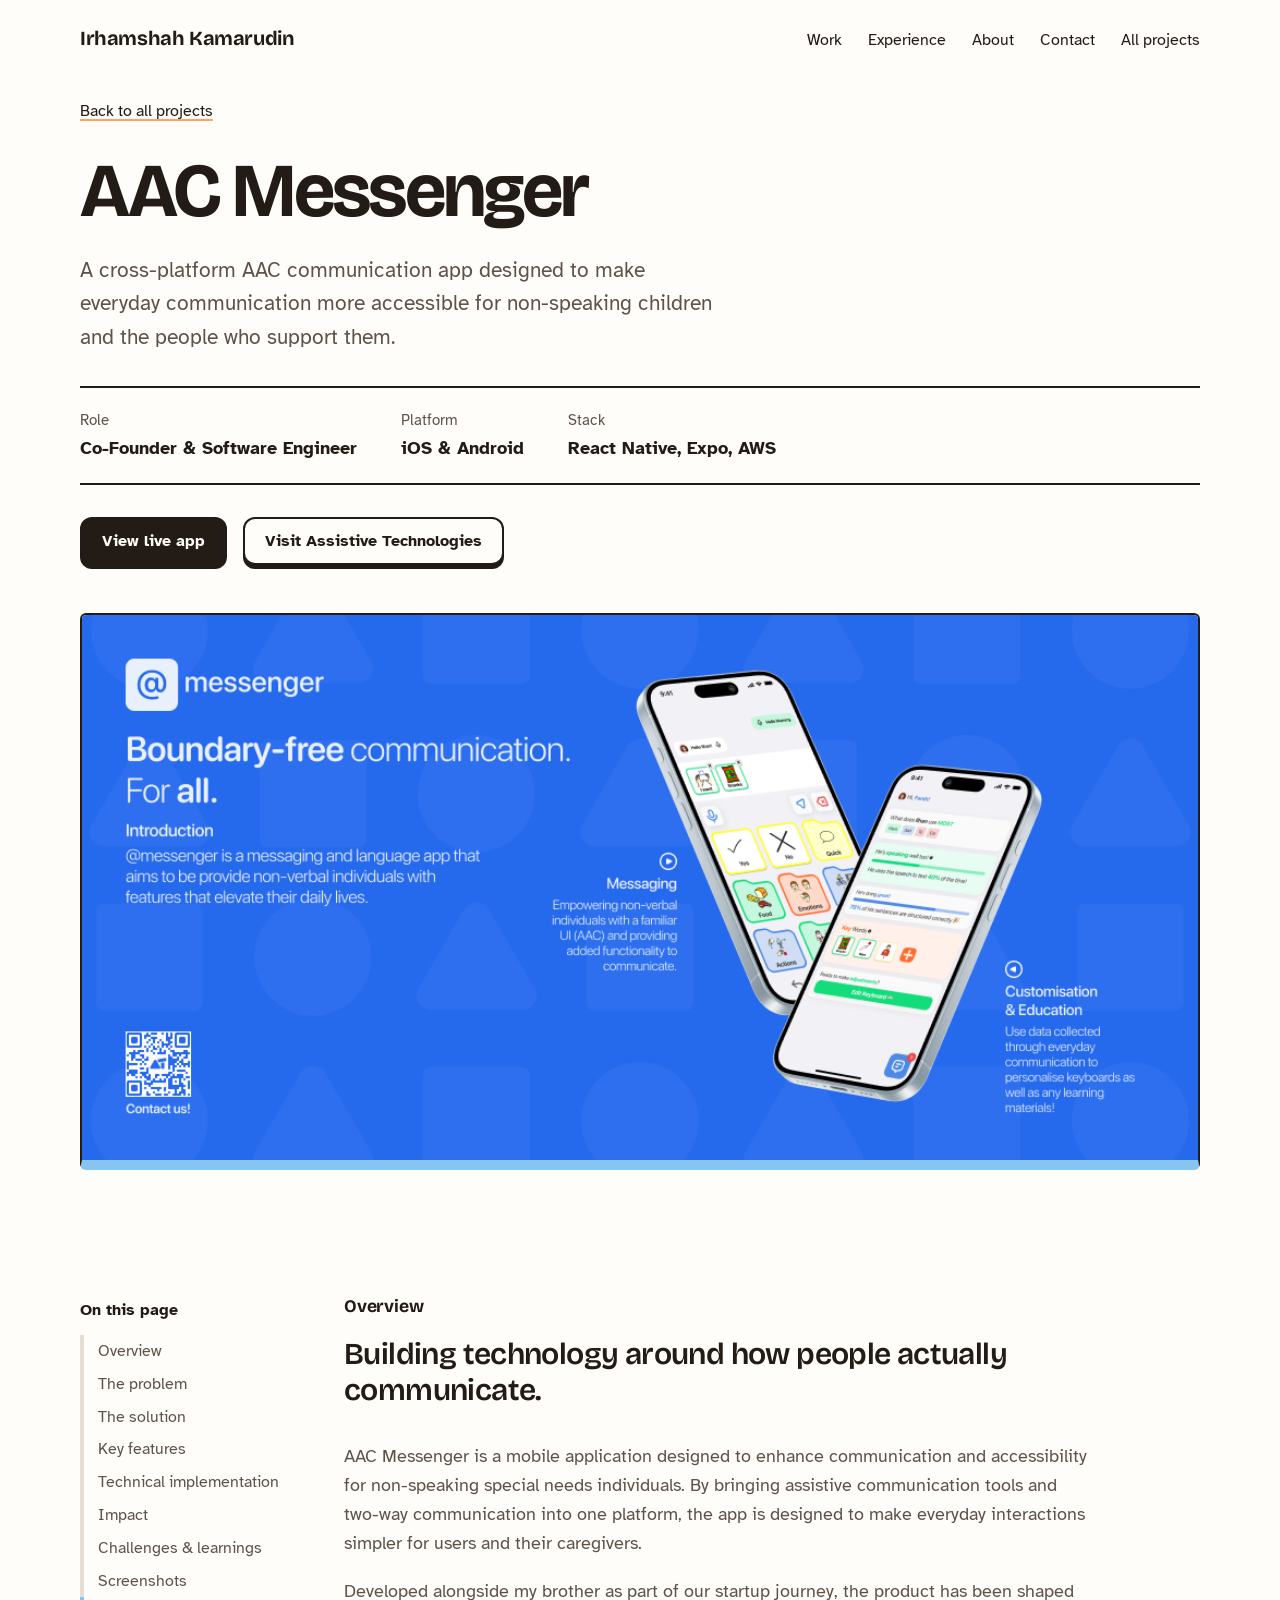
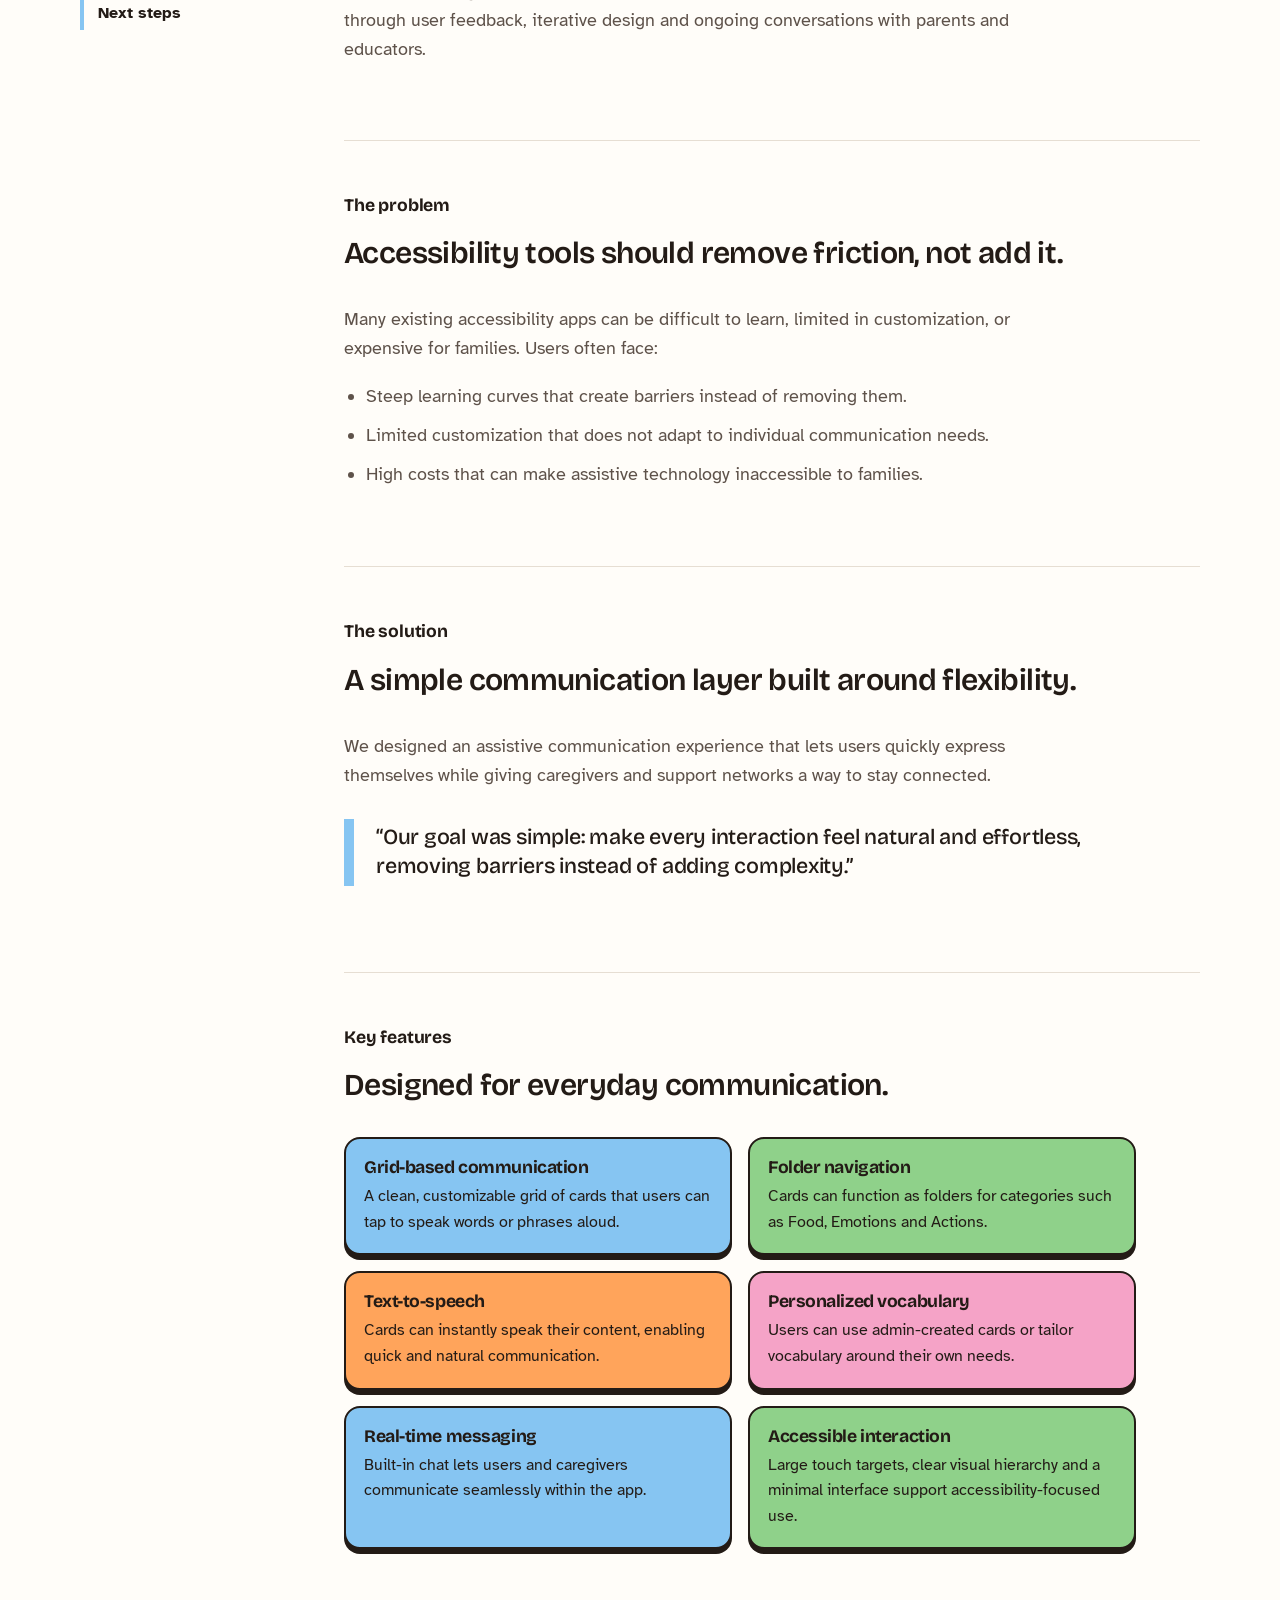
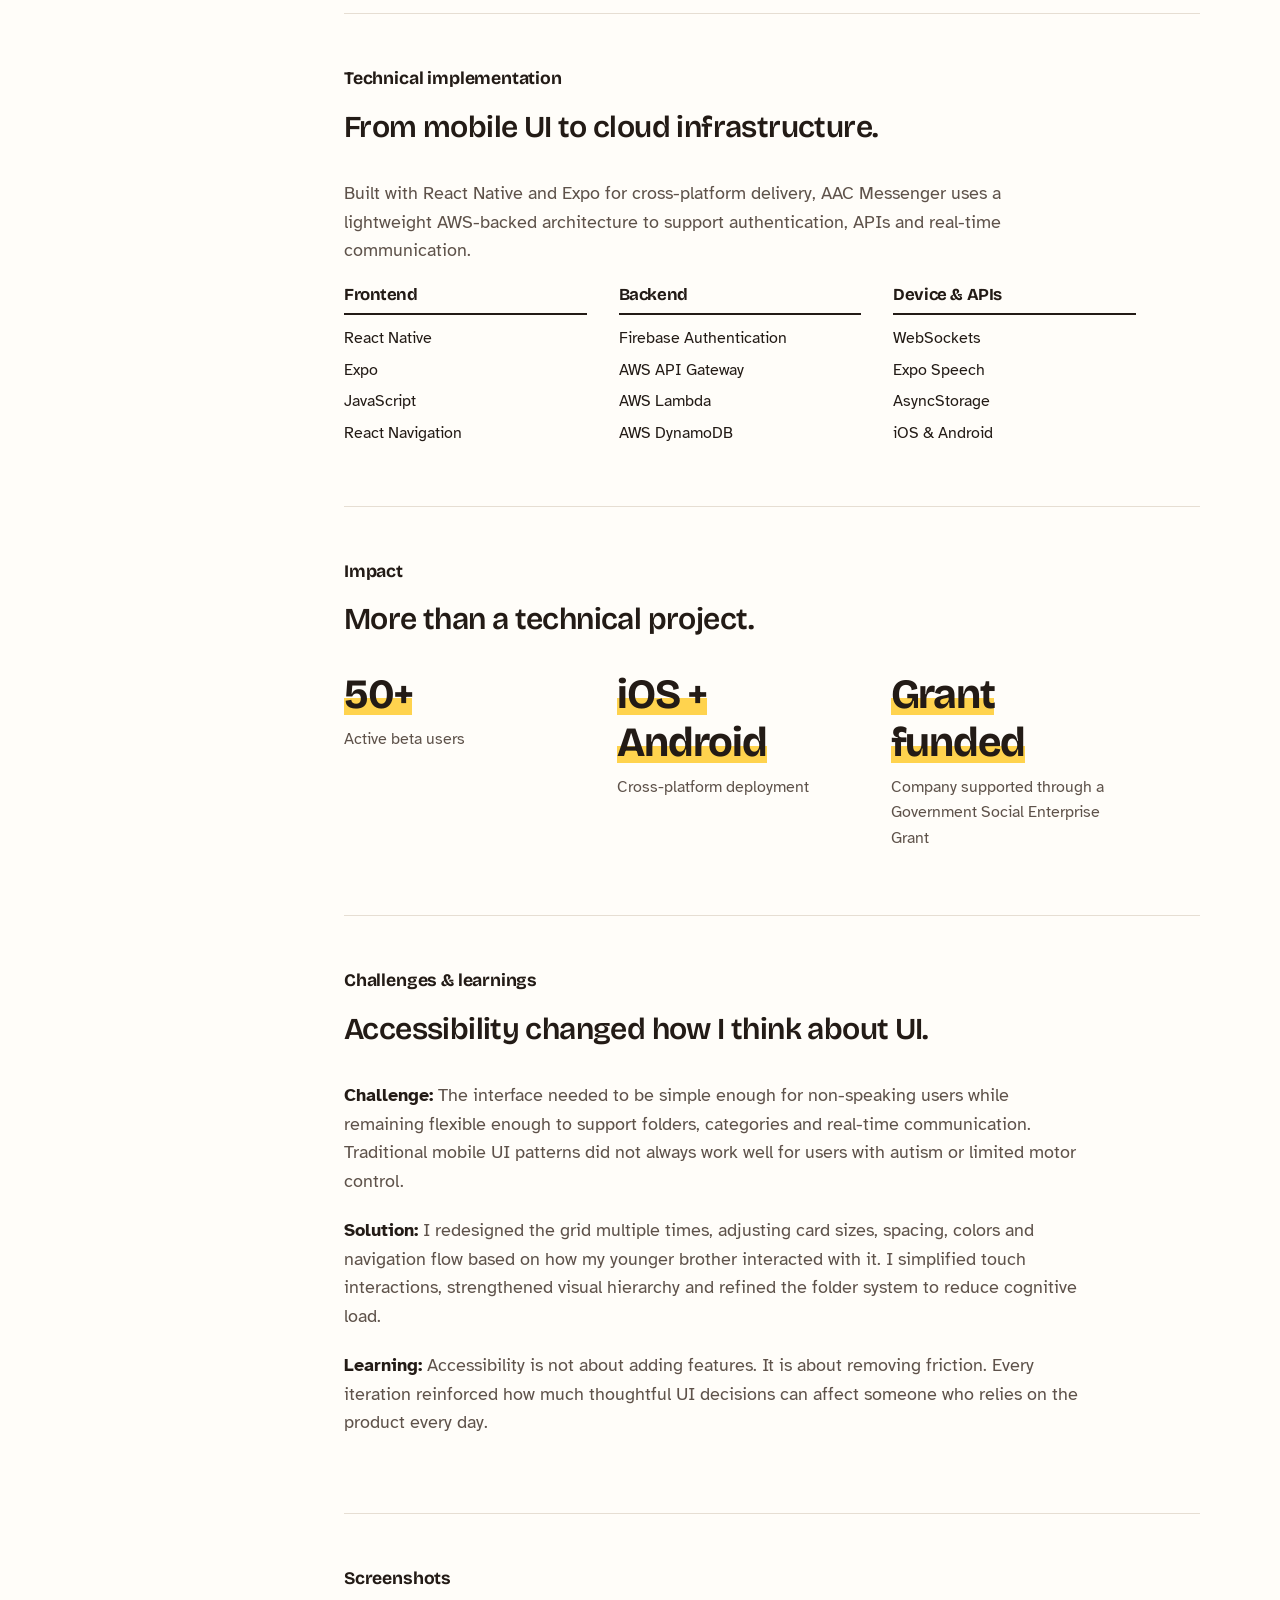
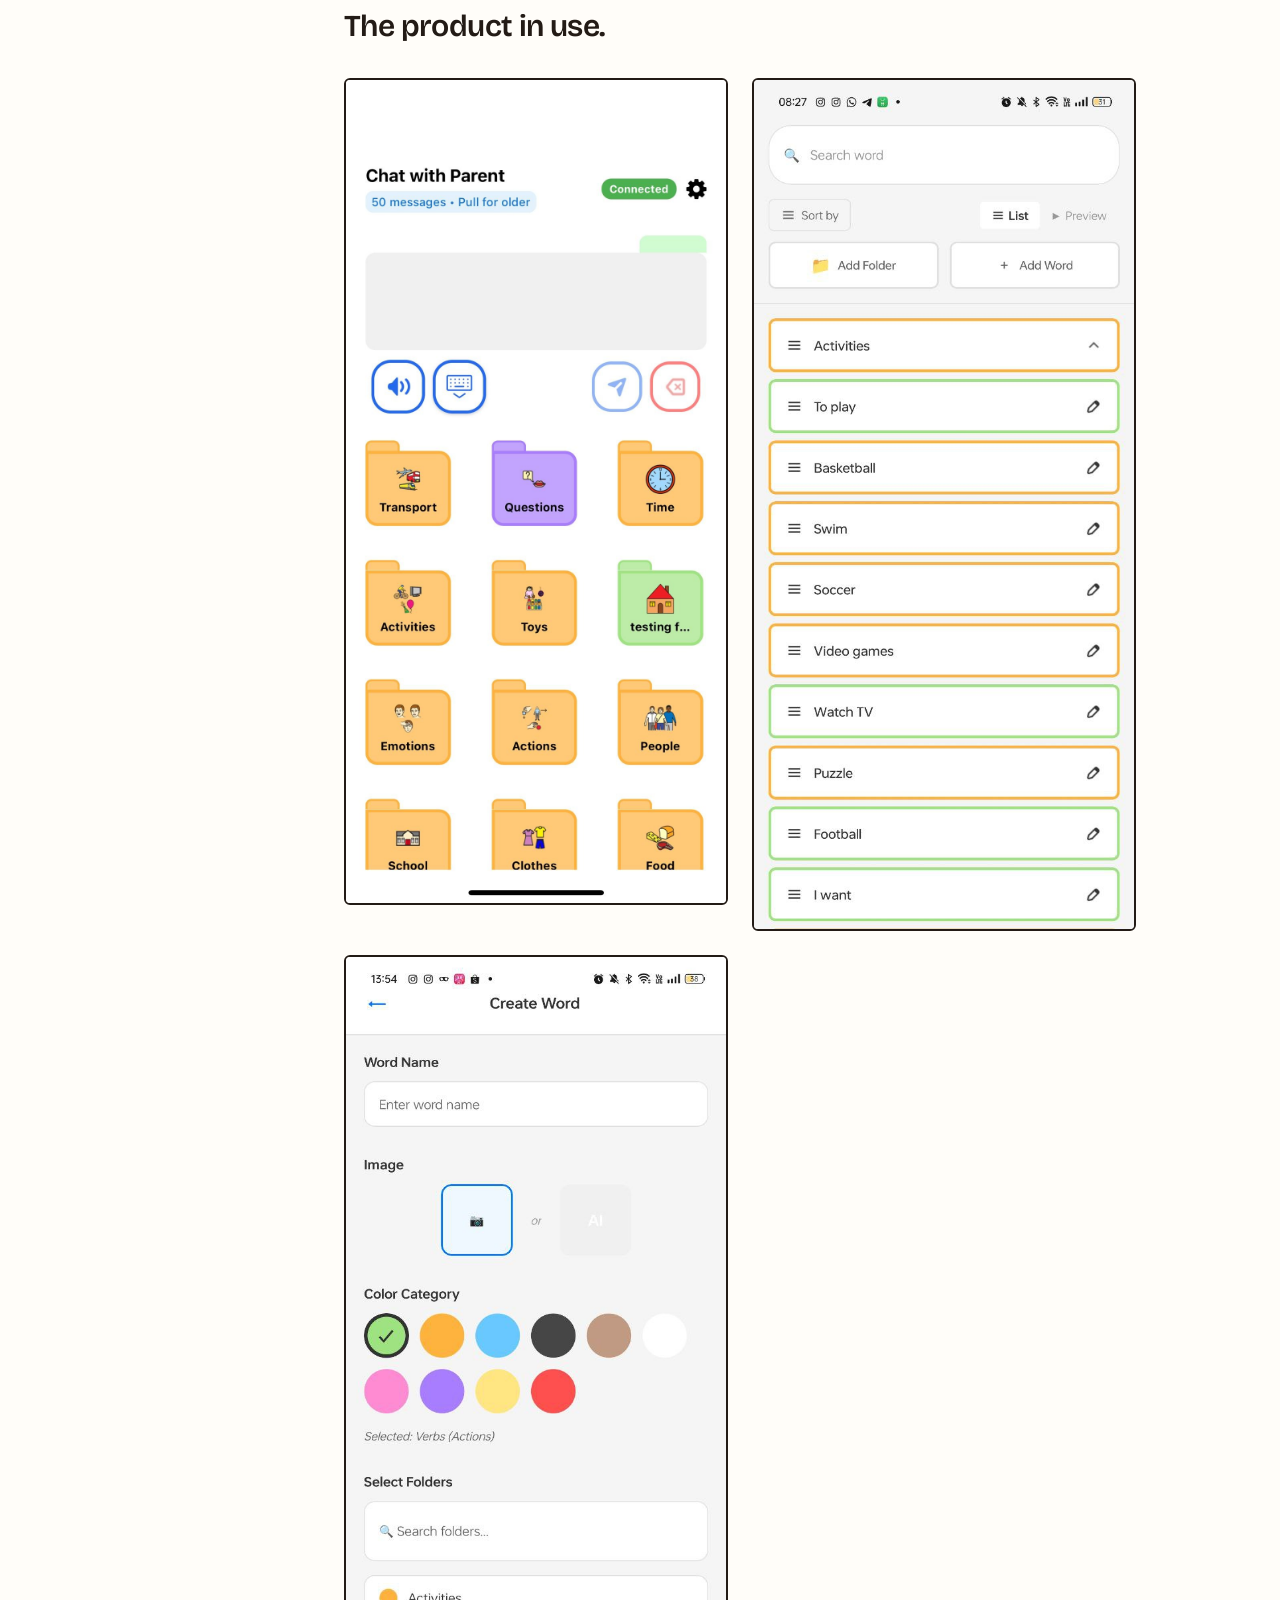
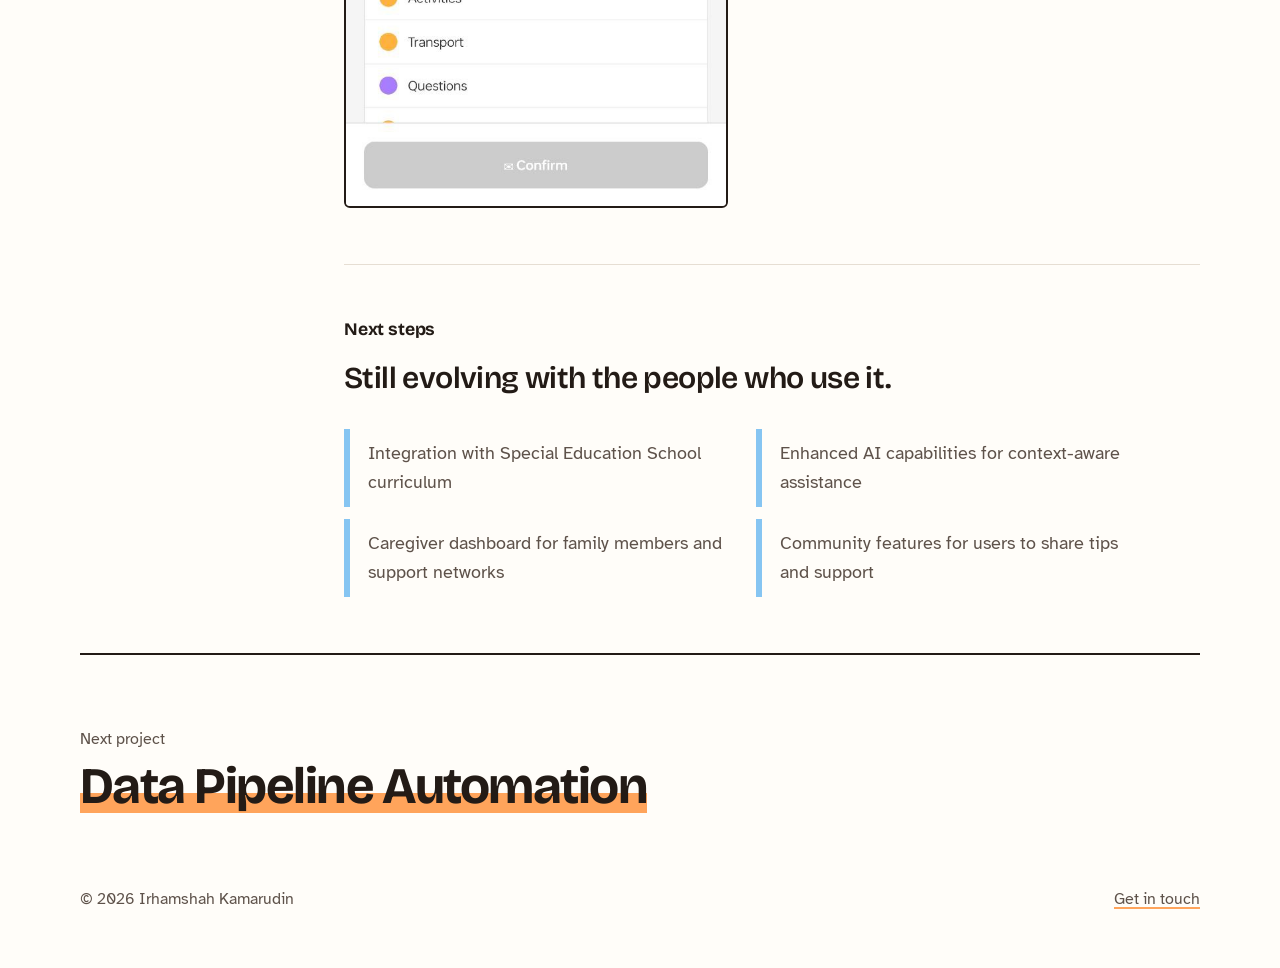
==== commit 37a8593a: "updated one of the next steps card" ====
--- a/project-assistive-tech.html
+++ b/project-assistive-tech.html
@@ -243,7 +243,7 @@
                         <p class="lead">Still evolving with the people who use it.</p>
                         <div class="next">
                             <div class="next-card">
-                                <p>Integration with smart home devices</p>
+                                <p>Integration with Special Education School curriculum</p>
                             </div>
                             <div class="next-card">
                                 <p>Enhanced AI capabilities for context-aware assistance</p>
@@ -285,7 +285,11 @@
                     if (!e.isIntersecting) return;
                     links.forEach(function (a) { a.removeAttribute('aria-current'); });
                     var a = byId[e.target.id];
-                    if (a) a.setAttribute('aria-current', 'true');
+                    if (a) {
+                        a.setAttribute('aria-current', 'true');
+                        var bar = a.parentNode;
+                        if (bar.scrollWidth > bar.clientWidth) bar.scrollTo({ left: a.offsetLeft - (bar.clientWidth - a.offsetWidth) / 2, behavior: 'smooth' });
+                    }
                 });
             }, { rootMargin: '-15% 0px -75% 0px' });
             document.querySelectorAll('.part').forEach(function (sec) { io.observe(sec); });
--- a/style.css
+++ b/style.css
@@ -27,6 +27,8 @@
 
 html {
   scroll-behavior: smooth;
+  -webkit-text-size-adjust: 100%;
+  text-size-adjust: 100%;
 }
 
 @media (prefers-reduced-motion: reduce) {
@@ -45,6 +47,7 @@
   color: var(--ink);
   font: 400 1.125rem/1.6 var(--body);
   -webkit-font-smoothing: antialiased;
+  -webkit-tap-highlight-color: rgba(255, 211, 78, .45);
 }
 
 img {
@@ -154,9 +157,11 @@
   transition: transform .12s, box-shadow .12s;
 }
 
-.btn:hover {
-  transform: translateY(2px);
-  box-shadow: 0 2px 0 var(--ink);
+@media (hover: hover) {
+  .btn:hover {
+    transform: translateY(2px);
+    box-shadow: 0 2px 0 var(--ink);
+  }
 }
 
 .btn:active {
@@ -279,9 +284,11 @@
   letter-spacing: 0;
 }
 
-.tile:hover {
-  transform: translateY(2px);
-  box-shadow: 0 3px 0 var(--ink);
+@media (hover: hover) {
+  .tile:hover {
+    transform: translateY(2px);
+    box-shadow: 0 3px 0 var(--ink);
+  }
 }
 
 .tile[aria-pressed="true"],
@@ -533,6 +540,7 @@
 
 .contact .mail {
   display: inline-block;
+  overflow-wrap: anywhere;
   font: 700 clamp(1.4rem, 3.4vw, 2.4rem) var(--display);
   letter-spacing: -0.02em;
   margin-bottom: 20px;
@@ -934,7 +942,7 @@
   background: linear-gradient(transparent 0 0, var(--cat) 0 100%);
 }
 
-/* ---------- small screens ---------- */
+/* ---------- tablets and phones ---------- */
 @media (max-width: 860px) {
   body {
     font-size: 1.0625rem;
@@ -942,6 +950,38 @@
 
   .wrap {
     width: calc(100% - 36px);
+  }
+
+  /* top bar: name, then one row of links with thumb-sized targets */
+  .top {
+    padding: 16px 0 4px;
+  }
+
+  .top .wrap {
+    display: block;
+  }
+
+  .name {
+    display: inline-block;
+    padding: 10px 0;
+  }
+
+  .top nav {
+    display: flex;
+    justify-content: space-between;
+    gap: 0;
+    margin-top: 4px;
+    font-size: .9375rem;
+    border-bottom: 2px solid var(--ink);
+  }
+
+  .top nav a {
+    display: flex;
+    align-items: center;
+    min-height: 44px;
+    padding: 0 2px;
+    border-bottom: 4px solid transparent;
+    margin-bottom: -2px;
   }
 
   .hero .wrap,
@@ -951,8 +991,7 @@
   .project-row:nth-of-type(even),
   .skills,
   .job,
-  .about,
-  .case-layout {
+  .about {
     grid-template-columns: 1fr;
   }
 
@@ -961,19 +1000,234 @@
   }
 
   .hero {
-    padding-bottom: 56px;
+    padding: 28px 0 48px;
+  }
+
+  .hero .wrap {
+    gap: 28px;
+  }
+
+  .hero h1 {
+    font-size: clamp(2.1rem, 9.2vw, 3rem);
+    margin-bottom: 18px;
+  }
+
+  .hero .intro {
+    font-size: 1.0625rem;
+    margin-bottom: 22px;
+  }
+
+  .hero .avail {
+    margin-top: 18px;
+  }
+
+  .actions .btn {
+    flex: 1 1 140px;
+    text-align: center;
+    padding: 14px 16px;
+  }
+
+  .bar {
+    min-height: 92px;
+  }
+
+  .bar p {
+    font-size: 1.2rem;
+  }
+
+  .sound {
+    padding: 8px 14px;
+    min-height: 44px;
+  }
+
+  .tile {
+    min-height: 104px;
   }
 
   .block {
-    padding: 52px 0;
+    padding: 44px 0;
+  }
+
+  .block-head {
+    gap: 12px;
+    margin-bottom: 28px;
+  }
+
+  h2 {
+    font-size: clamp(1.6rem, 7vw, 2rem);
+  }
+
+  .feature-project {
+    margin-bottom: 40px;
+  }
+
+  .frame img,
+  .project-row .frame img {
+    aspect-ratio: 16 / 10;
+  }
+
+  .feature-project .text {
+    gap: 10px;
+    padding-top: 20px;
+  }
+
+  .project-row {
+    gap: 16px;
+    padding: 28px 0;
+  }
+
+  .skills {
+    gap: 28px;
+  }
+
+  .job {
+    gap: 10px;
+    padding: 22px 0;
+  }
+
+  .contact {
+    padding: 24px 20px;
+    border-radius: 20px;
+    box-shadow: 0 6px 0 var(--ink);
+  }
+
+  .contact .links a {
+    display: inline-block;
+    padding: 10px 0;
+  }
+
+  .contact .mail {
+    padding: 8px 0;
+  }
+
+  .foot {
+    padding: 32px 0 40px;
+  }
+
+  .foot .wrap {
+    flex-direction: column;
+  }
+
+  .foot a {
+    display: inline-block;
+    padding: 8px 0;
+  }
+
+  /* case studies */
+  .case-head {
+    padding-top: 4px;
+  }
+
+  .crumb {
+    padding: 10px 0;
+    margin-bottom: 8px;
+  }
+
+  .case-head h1 {
+    font-size: clamp(2.1rem, 9.5vw, 3rem);
+    max-width: none;
+    margin-bottom: 14px;
+  }
+
+  .case-head .lead-in {
+    font-size: 1.125rem;
+    margin-bottom: 22px;
+  }
+
+  .facts {
+    display: grid;
+    grid-template-columns: 1fr 1fr;
+    gap: 14px 20px;
+    padding: 16px 0;
+    margin-bottom: 22px;
+  }
+
+  .facts div {
+    min-width: 0;
+  }
+
+  .facts div:first-child {
+    grid-column: 1 / -1;
+  }
+
+  .case-head .actions {
+    flex-direction: column;
+  }
+
+  .case-head .actions .btn {
+    flex: none;
+  }
+
+  .case-image {
+    margin-bottom: 8px;
+  }
+
+  .case-image .frame img {
+    max-height: 320px;
+  }
+
+  /* the section list becomes a sticky strip that scrolls sideways and follows you down the page */
+  .case-layout {
+    display: block;
+  }
+
+  .toc {
+    display: flex;
+    position: sticky;
+    top: 0;
+    z-index: 10;
+    margin: 0 -18px;
+    padding: 0 18px;
+    background: var(--page);
+    border-bottom: 2px solid var(--ink);
+    overflow-x: auto;
+    overscroll-behavior-x: contain;
+    scrollbar-width: none;
+  }
+
+  .toc::-webkit-scrollbar {
+    display: none;
+  }
+
+  .toc-title {
+    display: none;
+  }
+
+  .toc a {
+    flex: none;
+    padding: 0 14px;
+    min-height: 48px;
+    display: flex;
+    align-items: center;
+    white-space: nowrap;
+    border-left: 0;
+    border-bottom: 5px solid transparent;
+    margin-bottom: -2px;
+  }
+
+  .toc a:first-of-type {
+    padding-left: 0;
+  }
+
+  .toc a:hover {
+    border-left-color: transparent;
+  }
+
+  .toc a[aria-current] {
+    border-bottom-color: var(--cat);
   }
 
   .part {
-    padding: 40px 0;
-  }
-
-  .toc {
-    display: none;
+    padding: 36px 0;
+    scroll-margin-top: 56px;
+  }
+
+  .part:first-child {
+    border-top: 0;
+  }
+
+  .part-body .lead {
+    font-size: 1.3rem;
   }
 
   .feature-grid,
@@ -984,7 +1238,51 @@
     grid-template-columns: 1fr;
   }
 
-  .case-head h1 {
-    max-width: none;
+  .feature-grid {
+    gap: 14px;
+  }
+
+  .impact {
+    gap: 20px;
+  }
+
+  .highlight p {
+    font-size: 1.2rem;
+  }
+
+  .more {
+    padding-top: 48px;
+  }
+
+  .more a {
+    padding: 8px 0;
+  }
+}
+
+@media (max-width: 380px) {
+  .wrap {
+    width: calc(100% - 28px);
+  }
+
+  .toc {
+    margin: 0 -14px;
+    padding: 0 14px;
+  }
+
+  .tiles {
+    gap: 10px;
+  }
+
+  .tile {
+    padding: 12px;
+    font-size: 1.05rem;
+  }
+
+  .tile small {
+    font-size: .8125rem;
+  }
+
+  .top nav {
+    font-size: .875rem;
   }
 }
